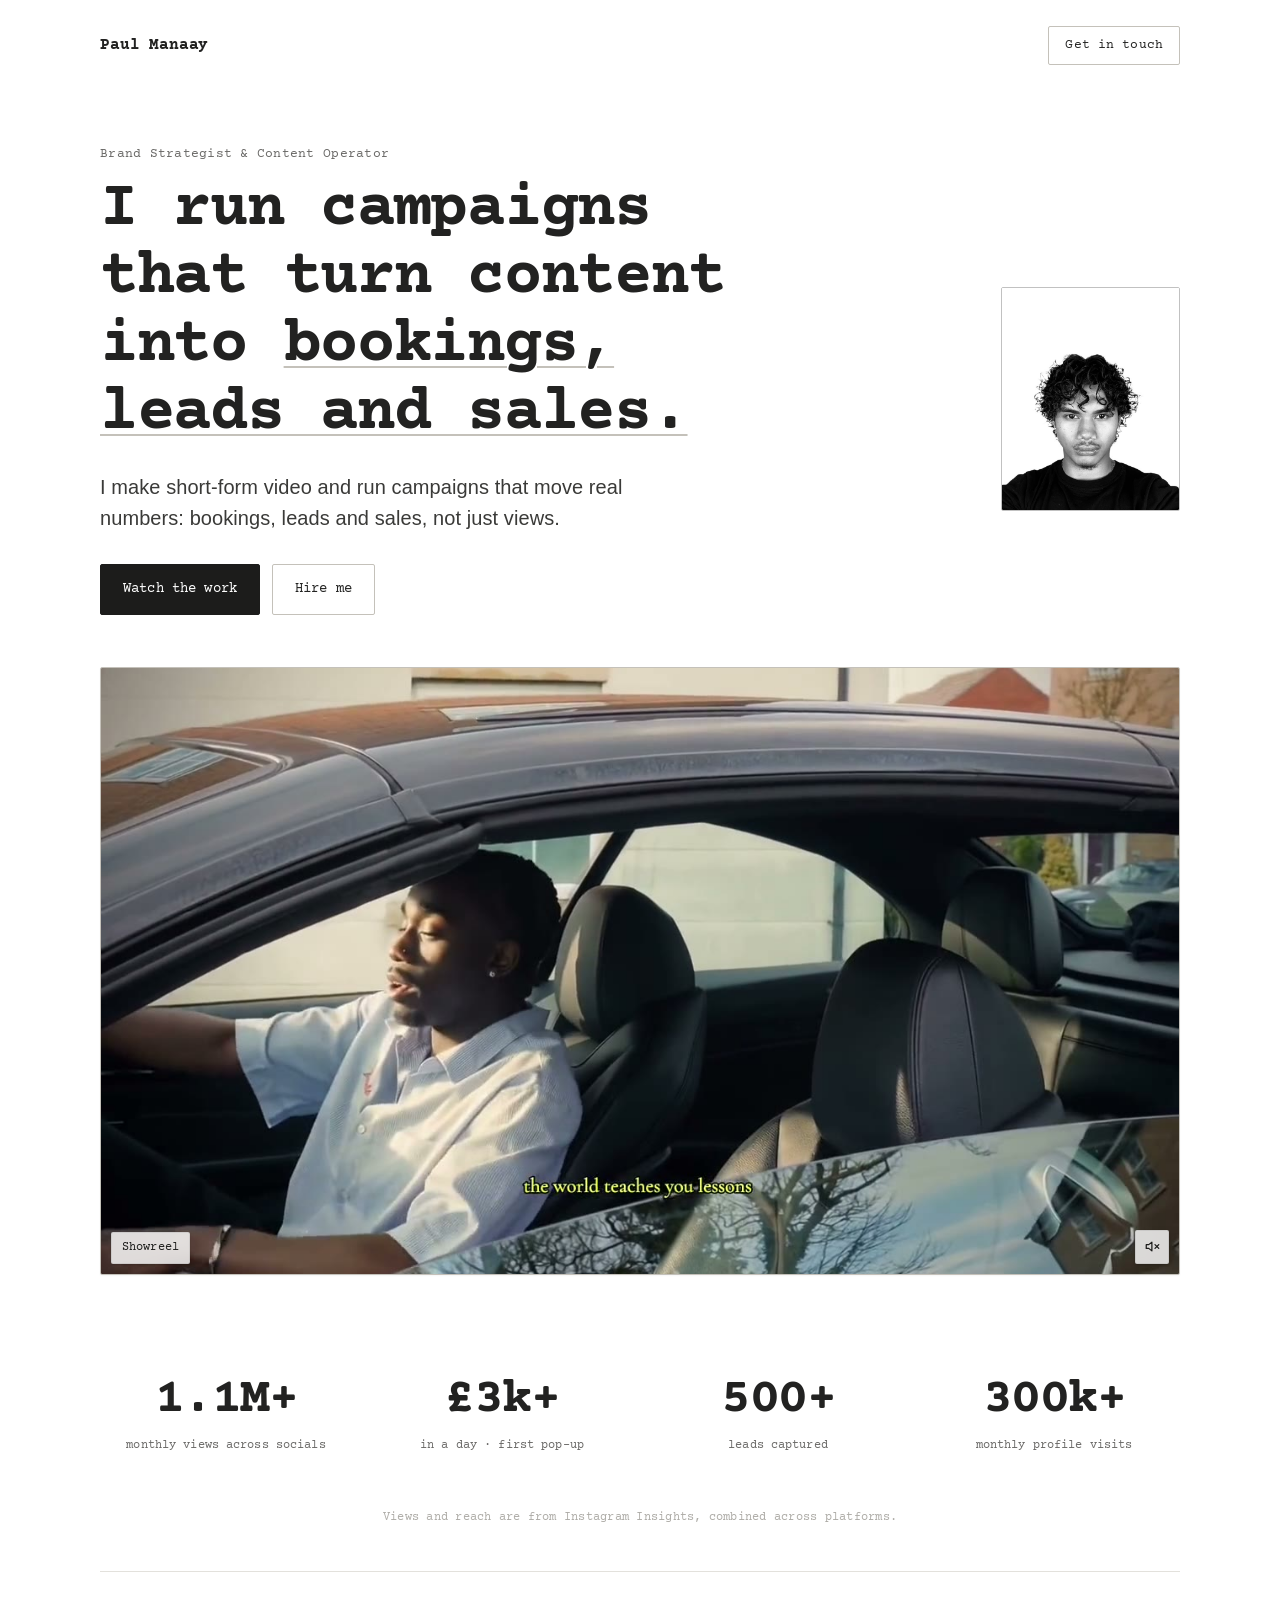
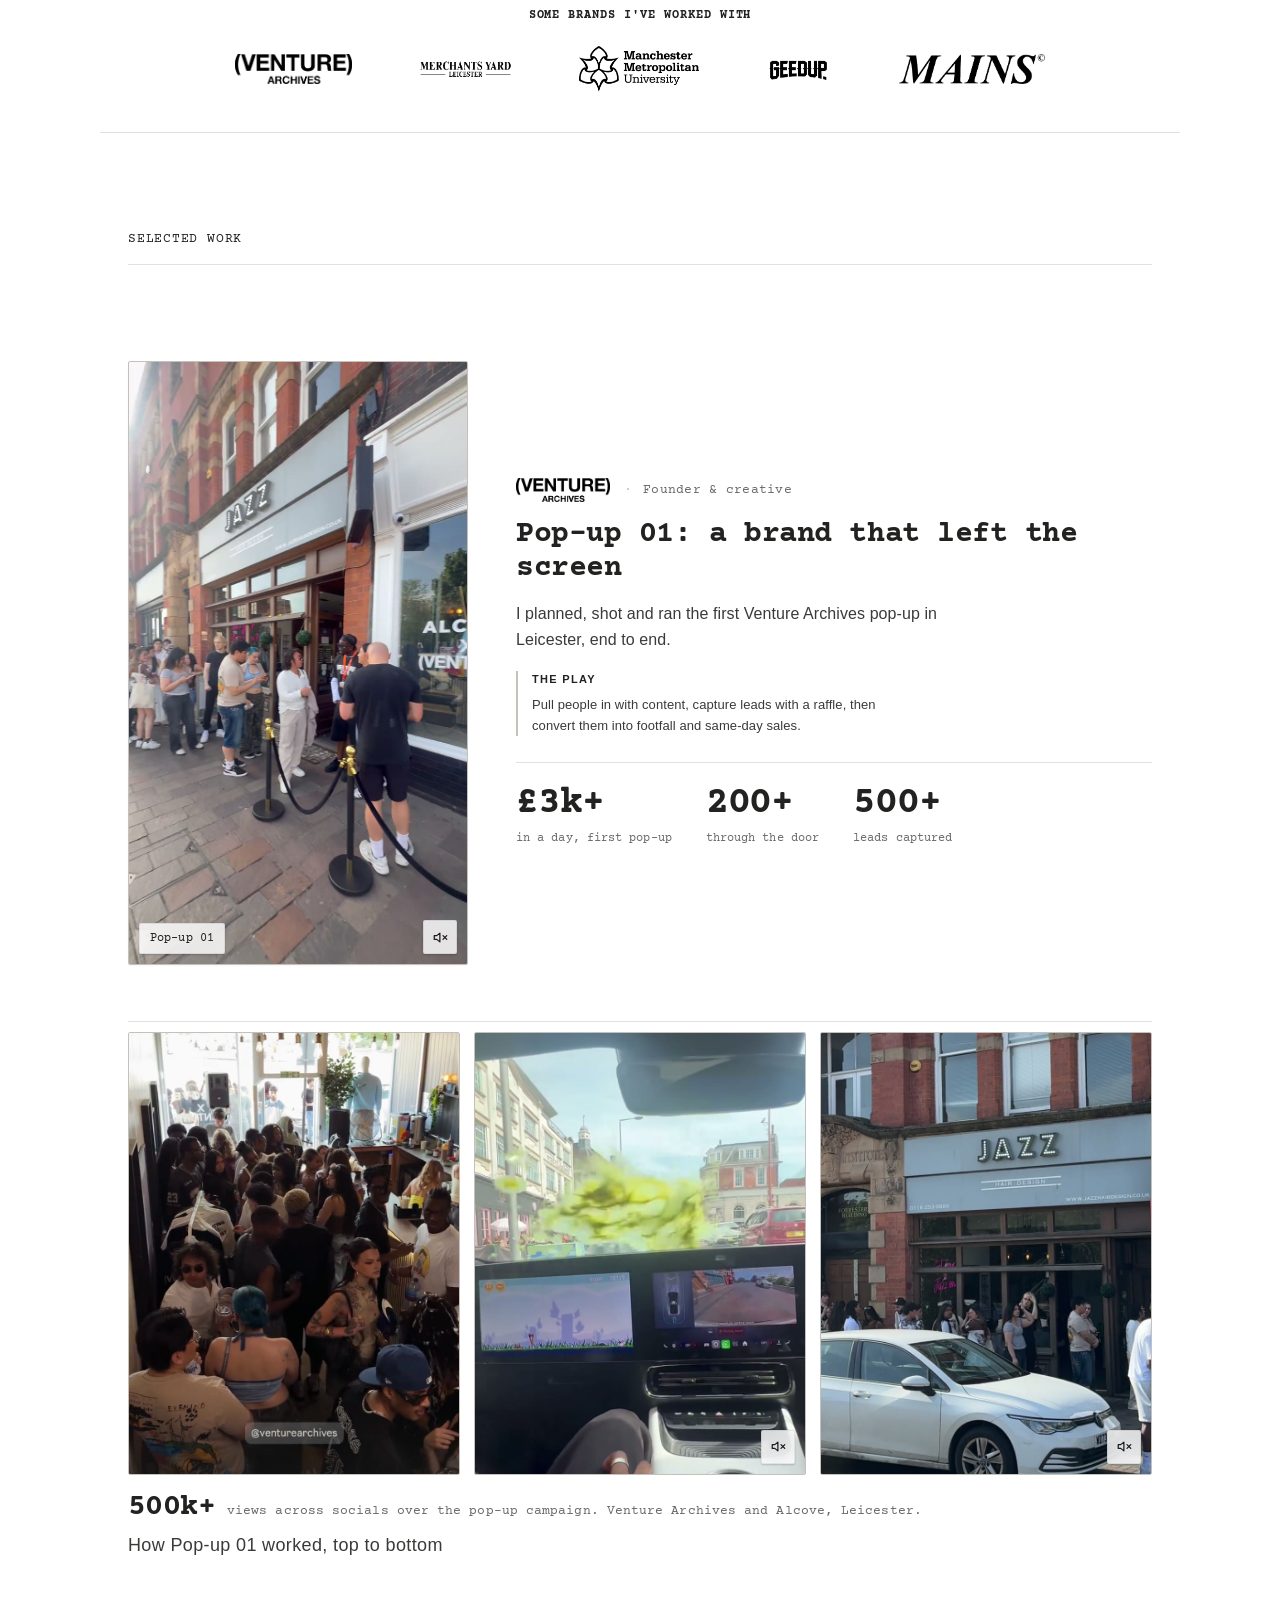
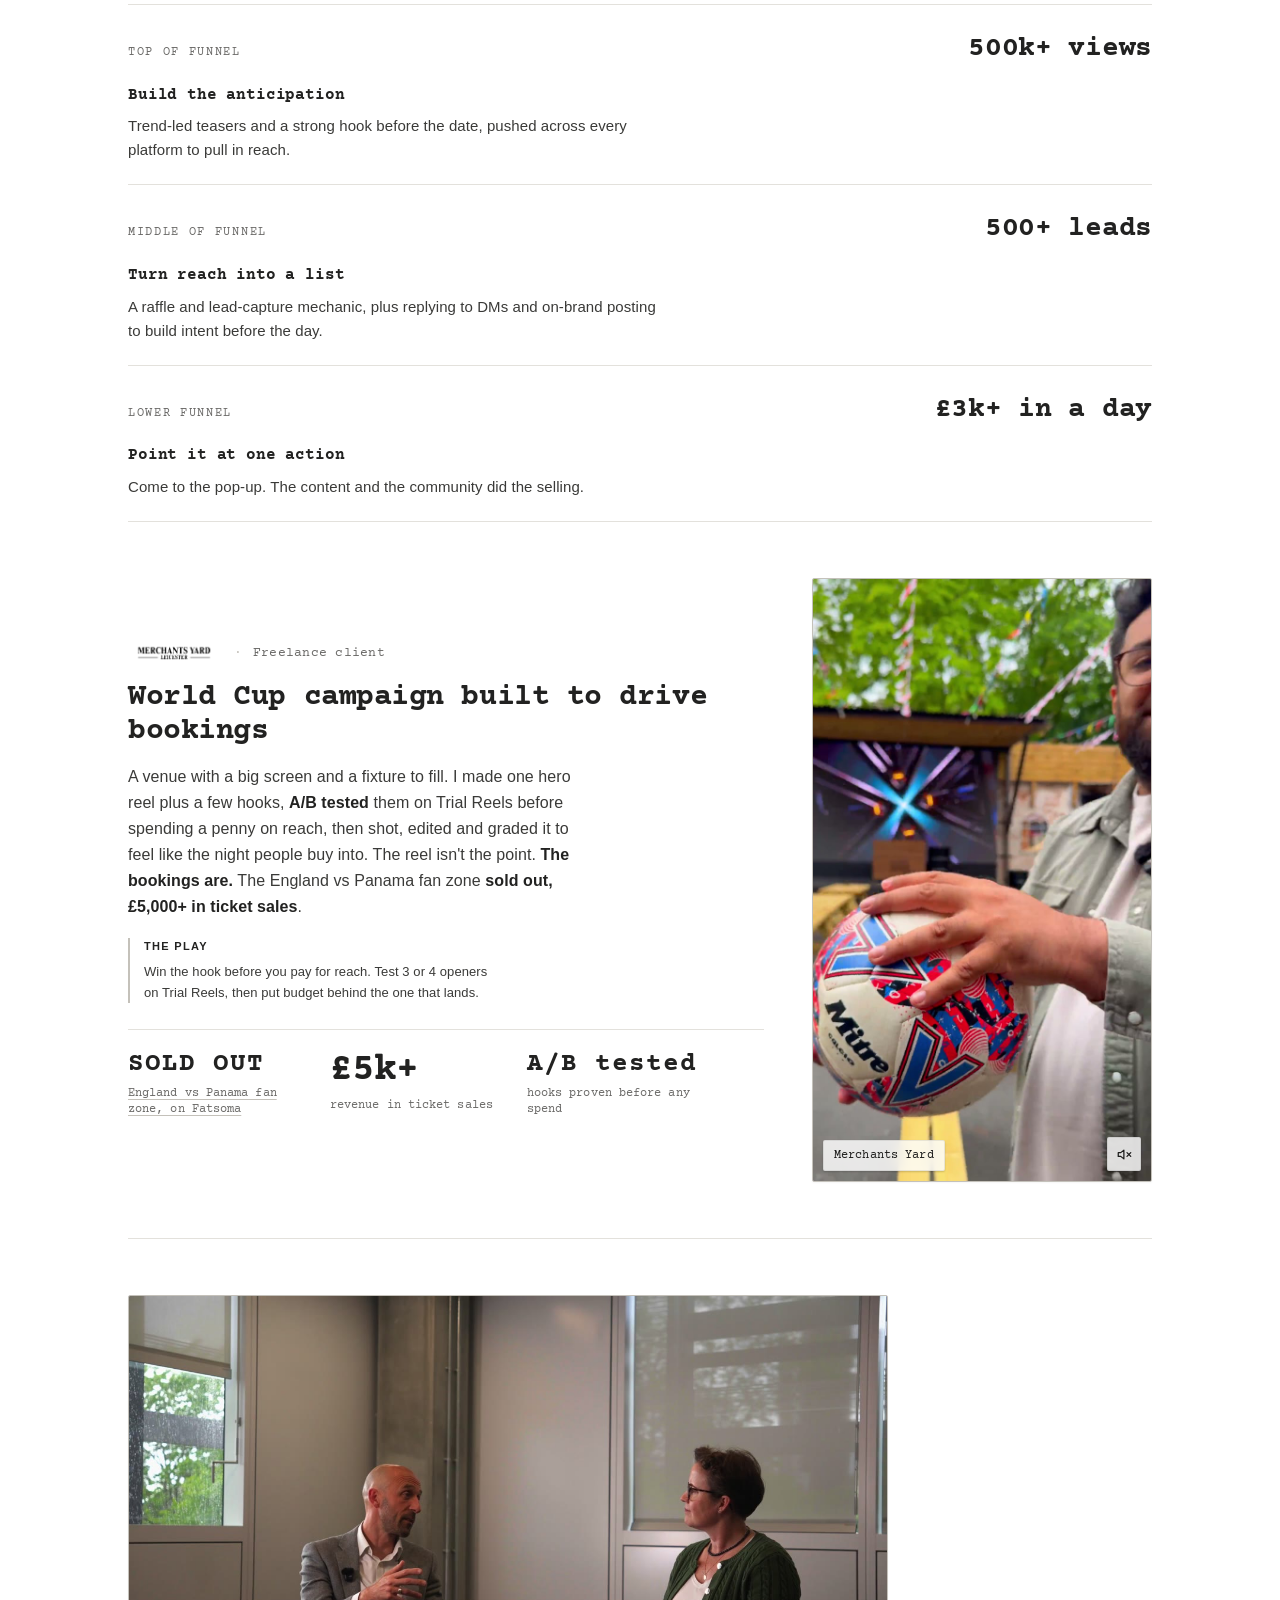
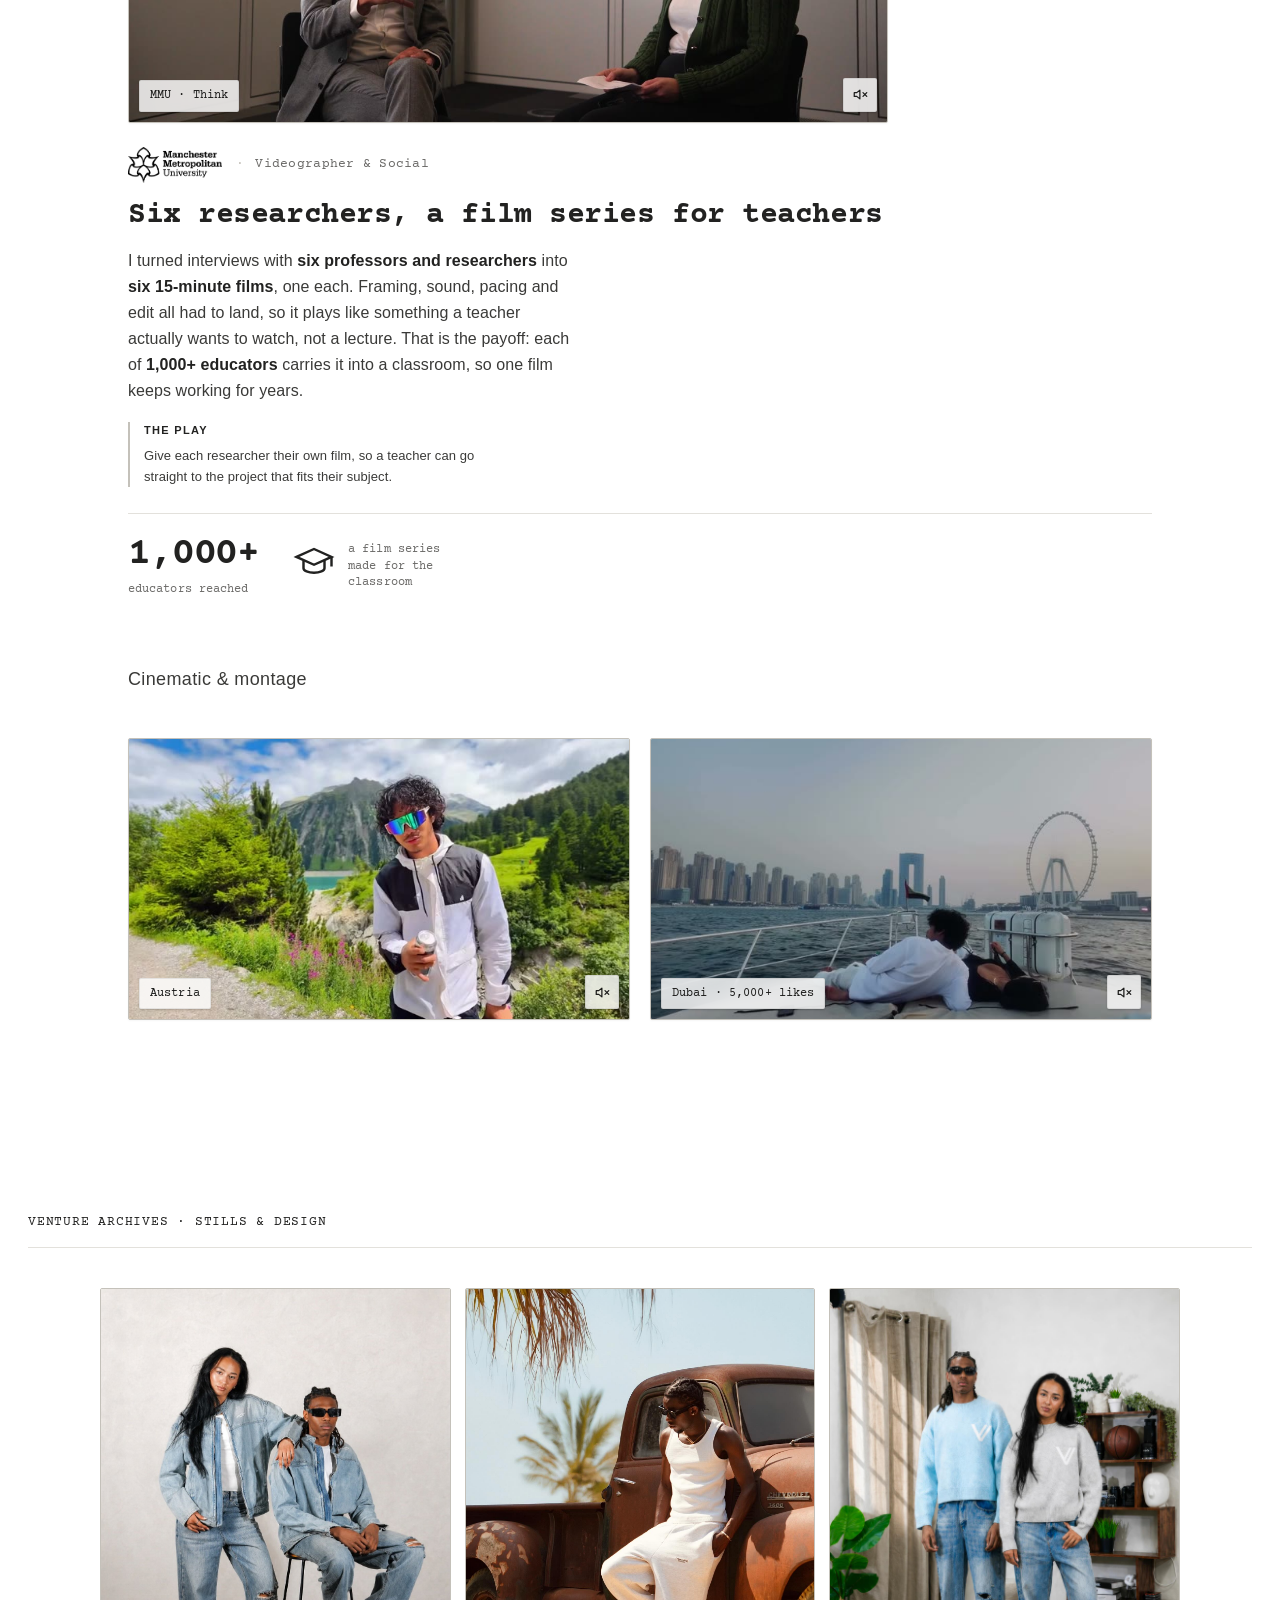
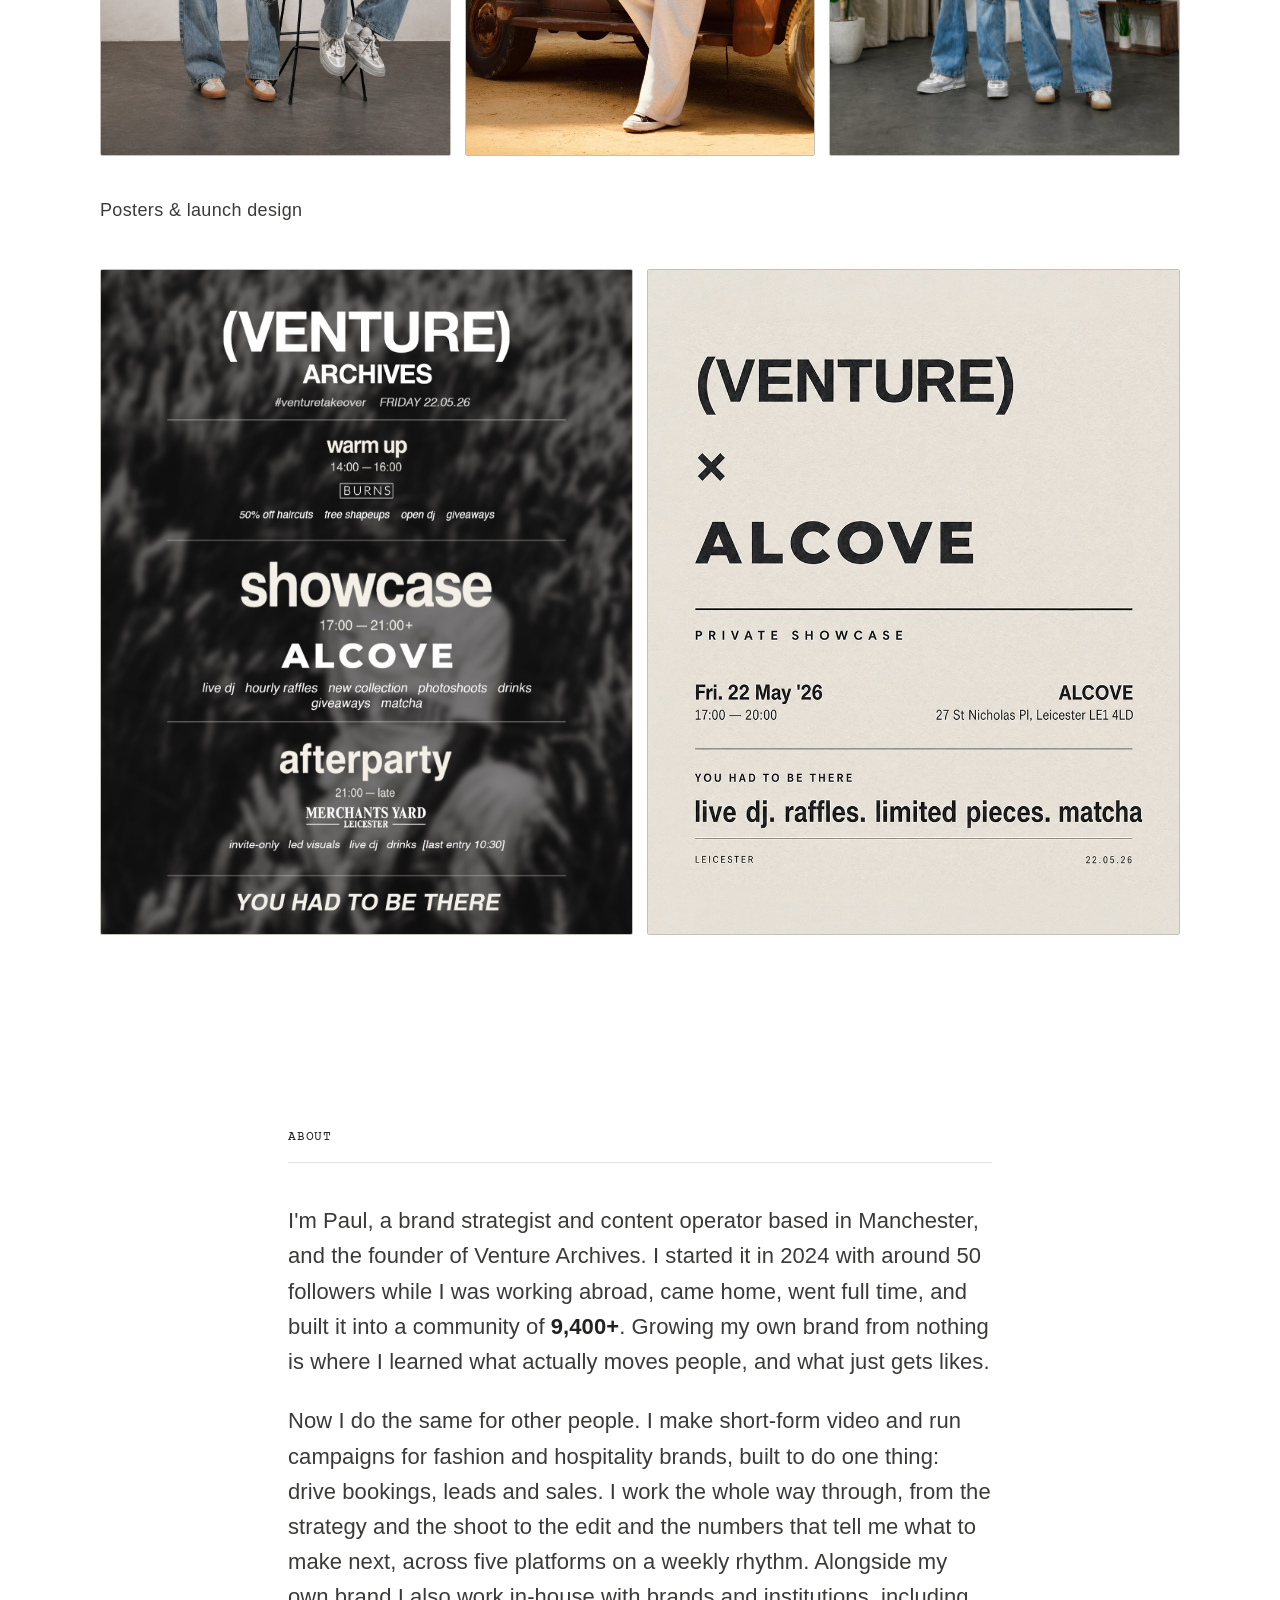
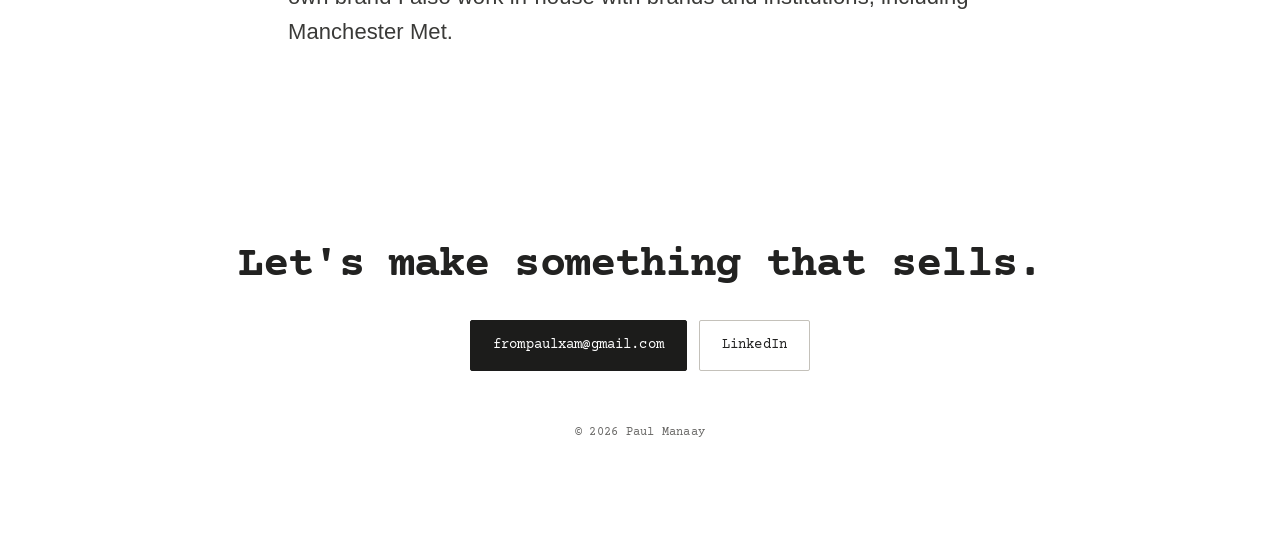
==== index.html @ 269fdf3c "Paul Manaay portfolio: brand strategist site + /education Co-Authored-By: Claude Opus 4.8 <noreply@a" ====
<!DOCTYPE html>
<html lang="en">
<head>
  <meta charset="UTF-8" />
  <meta name="viewport" content="width=device-width, initial-scale=1.0" />
  <title>Paul Manaay, Brand Strategist &amp; Content Operator</title>
  <meta name="description" content="Paul Manaay, Brand Strategist & Content Operator. I help fashion and hospitality brands turn content into commerce." />
  <link rel="preconnect" href="https://fonts.googleapis.com" />
  <link rel="preconnect" href="https://fonts.gstatic.com" crossorigin />
  <link href="https://fonts.googleapis.com/css2?family=Courier+Prime:ital,wght@0,400;0,700;1,400;1,700&display=swap" rel="stylesheet" />
  <link rel="stylesheet" href="styles.css?v=6" />
</head>
<body>

  <!-- ===== HERO ===== -->
  <header class="hero" id="top">
    <nav class="nav">
      <span class="logo">Paul Manaay</span>
      <a class="nav-cta" href="#contact">Get in touch</a>
    </nav>
    <div class="hero-inner">
      <div class="hero-top">
        <div class="hero-lead">
          <p class="eyebrow">Brand Strategist &amp; Content Operator</p>
          <h1>I run campaigns that turn content into <span>bookings, leads and sales.</span></h1>
          <p class="sub">I make short-form video and run campaigns that move real numbers: bookings, leads and sales, not just views.</p>
          <div class="hero-actions">
            <a class="btn btn-primary" href="#work">Watch the work</a>
            <a class="btn btn-ghost" href="#contact">Hire me</a>
          </div>
        </div>
        <div class="hero-portrait"><img src="assets/images/paul-portrait.jpg" alt="Paul Manaay, brand strategist and content operator" /></div>
      </div>
      <!-- Cinematic hero showreel -->
      <div class="hero-cine media-card wide">
        <video class="autoplay-on-scroll" src="assets/videos/venture-archives-cinematic-you-had-to-be-there.mp4" muted loop playsinline preload="metadata" poster="assets/images/posters/hero-brandfilm.jpg"></video>
        <button class="mute-toggle" aria-label="Unmute video" aria-pressed="false">🔇</button>
        <span class="view-badge">Showreel</span>
      </div>
    </div>
  </header>

  <!-- ===== STATS (under hero) ===== -->
  <section class="stats" id="stats">
    <div class="stat"><span class="num" data-fact-count="monthlyViews">0</span><span class="label" data-fact-label="monthlyViews"></span></div>
    <div class="stat"><span class="num" data-fact-count="revenueDay">0</span><span class="label" data-fact-label="revenueDay"></span></div>
    <div class="stat"><span class="num" data-fact-count="leads">0</span><span class="label" data-fact-label="leads"></span></div>
    <div class="stat"><span class="num" data-fact-count="monthlyReach">0</span><span class="label" data-fact-label="monthlyReach"></span></div>
  </section>
  <p class="proof-note" style="max-width:var(--max);margin:14px auto 0;text-align:center">Views and reach are from Instagram Insights, combined across platforms.</p>

  <!-- ===== BRANDS ===== -->
  <section class="brands" aria-label="Some brands I have worked with">
    <p class="brands-k">Some brands I've worked with</p>
    <div class="brands-row">
      <img src="assets/images/logos/venture-archives.png" alt="Venture Archives" class="brand-logo" />
      <img src="assets/images/logos/merchants-yard.png" alt="Merchants Yard, Leicester" class="brand-logo" />
      <img src="assets/images/logos/mmu.png" alt="Manchester Metropolitan University" class="brand-logo is-mmu" />
      <img src="assets/images/logos/geedup.png" alt="Geedup" class="brand-logo" />
      <img src="assets/images/logos/mains.png" alt="Mains" class="brand-logo" />
    </div>
  </section>

  <!-- ===== WORK ===== -->
  <section class="work" id="work">
    <h2 class="section-title reveal">Selected work</h2>

    <!-- Case study 1: Pop-up 01 -->
    <article class="case reveal">
      <div class="media-card">
        <video class="autoplay-on-scroll" src="assets/videos/popup-montage.mp4" muted loop playsinline preload="metadata" poster="assets/images/posters/popup-montage.jpg"></video>
        <button class="mute-toggle" aria-label="Unmute video" aria-pressed="false">🔇</button>
        <span class="view-badge">Pop-up 01</span>
      </div>
      <div class="case-copy">
        <div class="case-brand">
          <img src="assets/images/logos/venture-archives.png" alt="Venture Archives" class="case-logo" />
          <span class="case-role">Founder &amp; creative</span>
        </div>
        <h3>Pop-up 01: a brand that left the screen</h3>
        <p>I planned, shot and ran the first Venture Archives pop-up in Leicester, end to end.</p>
        <p class="play"><span class="play-k">The play</span>Pull people in with content, capture leads with a raffle, then convert them into footfall and same-day sales.</p>
        <div class="case-figures">
          <div class="fig"><span class="fig-n" data-fact-count="revenueDay">0</span><span class="fig-l">in a day, first pop-up</span></div>
          <div class="fig"><span class="fig-n" data-fact-count="popupPeople">0</span><span class="fig-l">through the door</span></div>
          <div class="fig"><span class="fig-n" data-fact-count="leads">0</span><span class="fig-l">leads captured</span></div>
        </div>
      </div>
    </article>

    <!-- Pop-up showcase: crowd photo | matcha-throwing video | crowd video -->
    <div class="popup-gallery reveal">
      <div class="pg"><img src="assets/images/popup/popup-overhead.jpg" alt="Packed crowd at the Venture Archives pop-up at Alcove, Leicester" loading="lazy" /></div>
      <div class="pg">
        <video class="autoplay-on-scroll" src="assets/videos/popup-matcha.mp4" muted loop playsinline preload="none" poster="assets/images/posters/popup-matcha.jpg"></video>
        <button class="mute-toggle" aria-label="Unmute video" aria-pressed="false">🔇</button>
      </div>
      <div class="pg">
        <video class="autoplay-on-scroll" src="assets/videos/popup-crowd.mp4" muted loop playsinline preload="none" poster="assets/images/posters/popup-crowd.jpg"></video>
        <button class="mute-toggle" aria-label="Unmute video" aria-pressed="false">🔇</button>
      </div>
    </div>
    <p class="popup-note"><span class="pn-n" data-fact-count="matchaViews">0</span> views across socials over the pop-up campaign. Venture Archives and Alcove, Leicester.</p>

    <!-- Pop-up funnel breakdown -->
    <div class="section-lead" style="margin-top:8px"><p class="eyebrow">How Pop-up 01 worked, top to bottom</p></div>
    <div class="funnel">
      <div class="fstage reveal">
        <div class="frow"><span class="fk">Top of funnel</span><span class="fp"><span data-fact-count="matchaViews">0</span> views</span></div>
        <h4 class="ft">Build the anticipation</h4>
        <p>Trend-led teasers and a strong hook before the date, pushed across every platform to pull in reach.</p>
      </div>
      <div class="fstage reveal">
        <div class="frow"><span class="fk">Middle of funnel</span><span class="fp"><span data-fact-count="leads">0</span> leads</span></div>
        <h4 class="ft">Turn reach into a list</h4>
        <p>A raffle and lead-capture mechanic, plus replying to DMs and on-brand posting to build intent before the day.</p>
      </div>
      <div class="fstage reveal">
        <div class="frow"><span class="fk">Lower funnel</span><span class="fp"><span data-fact-count="revenueDay">0</span> in a day</span></div>
        <h4 class="ft">Point it at one action</h4>
        <p>Come to the pop-up. The content and the community did the selling.</p>
      </div>
    </div>

    <!-- Case study 2: Merchants Yard -->
    <article class="case reverse reveal">
      <div class="media-card">
        <video class="autoplay-on-scroll" src="assets/videos/merchants-yard-worldcup-hero.mp4" muted loop playsinline preload="none" poster="assets/images/posters/merchants-hero.jpg"></video>
        <button class="mute-toggle" aria-label="Unmute video" aria-pressed="false">🔇</button>
        <span class="view-badge">Merchants Yard</span>
      </div>
      <div class="case-copy">
        <div class="case-brand">
          <img src="assets/images/logos/merchants-yard.png" alt="Merchants Yard, Leicester" class="case-logo" />
          <span class="case-role">Freelance client</span>
        </div>
        <h3>World Cup campaign built to drive bookings</h3>
        <p>A venue with a big screen and a fixture to fill. I made one hero reel plus a few hooks, <strong>A/B tested</strong> them on Trial Reels before spending a penny on reach, then shot, edited and graded it to feel like the night people buy into. The reel isn't the point. <strong>The bookings are.</strong> The England vs Panama fan zone <strong>sold out, <span data-fact-text="ticketRevenue"></span> in ticket sales</strong>.</p>
        <p class="play"><span class="play-k">The play</span>Win the hook before you pay for reach. Test 3 or 4 openers on Trial Reels, then put budget behind the one that lands.</p>
        <div class="case-figures">
          <div class="fig"><span class="fig-n fig-text">SOLD OUT</span><span class="fig-l"><a href="https://www.fatsoma.com/e/3o5d98cv/england-vs-panama-world-cup-fan-zone-huge-screen-dj-live-brass" target="_blank" rel="noopener">England vs Panama fan zone, on Fatsoma</a></span></div>
          <div class="fig"><span class="fig-n" data-fact-count="ticketRevenue">0</span><span class="fig-l">revenue in ticket sales</span></div>
          <div class="fig"><span class="fig-n fig-text">A/B tested</span><span class="fig-l">hooks proven before any spend</span></div>
        </div>
      </div>
    </article>

    <!-- Case study 3: MMU Think series -->
    <article class="case cine reveal">
      <div class="media-card wide">
        <video class="autoplay-on-scroll" src="assets/videos/mmu-think-sharples-interview.mp4" muted loop playsinline preload="none" poster="assets/images/posters/mmu-think.jpg"></video>
        <button class="mute-toggle" aria-label="Unmute video" aria-pressed="false">🔇</button>
        <span class="view-badge">MMU · Think</span>
      </div>
      <div class="case-copy">
        <div class="case-brand">
          <img src="assets/images/logos/mmu.png" alt="Manchester Metropolitan University" class="case-logo is-mmu" />
          <span class="case-role">Videographer &amp; Social</span>
        </div>
        <h3>Six researchers, a <span>film series</span> for teachers</h3>
        <p>I turned interviews with <strong>six professors and researchers</strong> into <strong>six 15-minute films</strong>, one each. Framing, sound, pacing and edit all had to land, so it plays like something a teacher actually wants to watch, not a lecture. That is the payoff: each of <strong><span data-fact-text="educators"></span> educators</strong> carries it into a classroom, so one film keeps working for years.</p>
        <p class="play"><span class="play-k">The play</span>Give each researcher their own film, so a teacher can go straight to the project that fits their subject.</p>
        <div class="case-figures">
          <div class="fig"><span class="fig-n" data-fact-count="educators">0</span><span class="fig-l">educators reached</span></div>
          <div class="fig"><span class="edu-graphic"><svg viewBox="0 0 24 24" aria-hidden="true"><path d="M2 8.5 12 4l10 4.5-10 4.5-10-4.5Z"/><path d="M6 10.5V15c0 1.4 2.7 2.6 6 2.6s6-1.2 6-2.6v-4.5"/><path d="M22 8.5V14"/></svg><span class="edu-cap">a film series made for the classroom</span></span></div>
        </div>
      </div>
    </article>

    <!-- Cinematic montage strip -->
    <div class="section-lead" style="margin-top:10px"><p class="eyebrow">Cinematic &amp; montage</p></div>
    <div class="viral-strip">
      <div class="media-card wide">
        <video class="autoplay-on-scroll" src="assets/videos/montage-austria-mandem.mp4" muted loop playsinline preload="none" poster="assets/images/posters/montage-austria.jpg"></video>
        <button class="mute-toggle" aria-label="Unmute video" aria-pressed="false">🔇</button>
        <span class="view-badge">Austria</span>
      </div>
      <div class="media-card wide">
        <video class="autoplay-on-scroll" src="assets/videos/montage-dubai-cinematic.mp4" muted loop playsinline preload="none" poster="assets/images/posters/montage-dubai.jpg"></video>
        <button class="mute-toggle" aria-label="Unmute video" aria-pressed="false">🔇</button>
        <span class="view-badge">Dubai · <span data-fact-text="dubaiLikes">5,000+</span> likes</span>
      </div>
    </div>
  </section>

  <!-- ===== STILLS & DESIGN ===== -->
  <section id="stills">
    <h2 class="section-title">Venture Archives · stills &amp; design</h2>
    <div class="stills">
      <img src="assets/images/photoshoot-DXohwNXCqDK/ss26_1.jpg" alt="Venture Archives SS26 studio shoot, denim" loading="lazy" />
      <img src="assets/images/stills/ss25-keepitcool.jpg" alt="Venture Archives SS25 campaign still" loading="lazy" />
      <img src="assets/images/photoshoot-DXohwNXCqDK/ss26_2.jpg" alt="Venture Archives SS26 studio shoot, branded knitwear" loading="lazy" />
    </div>
    <div class="section-lead" style="margin-top:40px"><p class="eyebrow">Posters &amp; launch design</p></div>
    <div class="posters">
      <img src="assets/images/photoshoot-DXohwNXCqDK/ss26_3.jpg" alt="Venture Archives takeover schedule poster, designed by Paul" loading="lazy" />
      <img src="assets/images/photoshoot-DXohwNXCqDK/ss26_5.jpg" alt="Venture and Alcove private showcase poster, designed by Paul" loading="lazy" />
    </div>
  </section>

  <!-- ===== ABOUT ===== -->
  <section class="about" id="about">
    <h2 class="section-title">About</h2>
    <p>I'm Paul, a brand strategist and content operator based in Manchester, and the founder of Venture Archives. I started it in 2024 with around 50 followers while I was working abroad, came home, went full time, and built it into a community of <span data-fact-text="followers">9,400+</span>. Growing my own brand from nothing is where I learned what actually moves people, and what just gets likes.</p>
    <p>Now I do the same for other people. I make short-form video and run campaigns for fashion and hospitality brands, built to do one thing: drive bookings, leads and sales. I work the whole way through, from the strategy and the shoot to the edit and the numbers that tell me what to make next, across five platforms on a weekly rhythm. Alongside my own brand I also work in-house with brands and institutions, including Manchester Met.</p>
  </section>

  <!-- ===== CONTACT ===== -->
  <section class="contact" id="contact">
    <h2>Let's make something that sells.</h2>
    <div class="contact-actions">
      <a class="btn btn-primary" href="mailto:frompaulxam@gmail.com" data-fact-email>Email</a>
      <a class="btn btn-ghost" href="#" data-fact-linkedin target="_blank" rel="noopener">LinkedIn</a>
    </div>
    <p class="footer-note">© <span id="year"></span> Paul Manaay</p>
  </section>

  <script src="data/facts.js?v=2"></script>
  <script src="script.js?v=4"></script>
</body>
</html>
---- styles.css ----
/* Paul Manaay - Portfolio.
   "Refined mono-editorial" - pure-white ground, monospace display + chrome,
   light grotesque body. Monochrome by design: colour comes ONLY from the work
   imagery, never the UI. Design language after guipasculli.com. Mobile-first.
   Add to <head> of BOTH index.html and mmu/index.html:
   <link rel="preconnect" href="https://fonts.googleapis.com">
   <link rel="preconnect" href="https://fonts.gstatic.com" crossorigin>
   <link href="https://fonts.googleapis.com/css2?family=Courier+Prime:ital,wght@0,400;0,700;1,400;1,700&display=swap" rel="stylesheet">
   (Courier Prime = the free web match for guipasculli.com's Courier PS typewriter mono.)
*/

:root{
  /* Ground & ink - monochrome, warm charcoal on pure white */
  --bg:#ffffff;            /* pure white page (faithful to the reference) */
  --panel:#f5f4f2;         /* faint off-white mat behind media / cards */
  --text:#222221;          /* near-black warm charcoal - primary ink */
  --muted:#6a6967;         /* secondary warm grey */
  --ink-soft:#3a3a38;      /* body copy ink, a touch softer than primary */
  --accent:#1c1c1b;        /* in a monochrome system the "accent" is confident black ink */
  --line:#e3e1dc;          /* hairline rules / borders */
  --line-strong:#c4c1ba;   /* slightly heavier rule where structure must read */
  --radius:2px;            /* near-square, editorial - not pills/blobs */
  --max:1080px;

  /* Type tokens */
  --mono:"Courier Prime","Courier New",Courier,ui-monospace,monospace;
  --sans:"Helvetica Neue",Helvetica,Arial,"Segoe UI",Roboto,system-ui,sans-serif;

  /* Light "glass" chips so chrome stays legible over bright OR dark video frames */
  --chip-bg:rgba(255,255,255,.82);
  --chip-text:#1c1c1b;
  --chip-line:rgba(0,0,0,.08);
}

*{box-sizing:border-box;margin:0;padding:0}
html{scroll-behavior:smooth}
body{
  background:var(--bg); color:var(--text);
  font-family:var(--sans);
  font-weight:400;
  line-height:1.62;
  letter-spacing:.005em;
  -webkit-font-smoothing:antialiased; -moz-osx-font-smoothing:grayscale;
  text-rendering:optimizeLegibility;
}

section{padding:96px 28px}

/* ---- Labels / chrome: monospace, small, precise, generous whitespace ---- */
.section-title{
  font-family:var(--mono); font-weight:500;
  font-size:13px; letter-spacing:.06em; text-transform:uppercase;
  color:var(--text);
  padding-bottom:14px; margin-bottom:40px;
  border-bottom:1px solid var(--line);
}
.eyebrow{
  font-family:var(--mono); font-weight:500;
  font-size:13px; letter-spacing:.02em; text-transform:none;
  color:var(--muted); margin-bottom:12px;
  display:inline-flex; align-items:center;
}

/* ---- Buttons: square mono tags, monochrome ---- */
.btn{
  display:inline-block; padding:13px 22px;
  border-radius:var(--radius);
  font-family:var(--mono); font-weight:500; font-size:14px; letter-spacing:.01em;
  text-decoration:none;
  transition:transform .15s ease,background-color .15s ease,color .15s ease,border-color .15s ease;
}
.btn:hover{transform:translateY(-2px)}
.btn-primary{background:var(--accent); color:#fff; border:1px solid var(--accent)}
.btn-primary:hover{background:#000; border-color:#000}
.btn-ghost{border:1px solid var(--line-strong); color:var(--text); background:transparent}
.btn-ghost:hover{border-color:var(--text)}

/* ---- Nav ---- */
.nav{max-width:var(--max);margin:0 auto;display:flex;justify-content:space-between;align-items:center;padding:26px 0}
.logo{font-family:var(--mono); font-weight:700; font-size:16px; letter-spacing:-.01em; color:var(--text)}
.nav-cta{
  font-family:var(--mono); font-weight:500; font-size:13px; letter-spacing:.01em;
  color:var(--text); text-decoration:none;
  border:1px solid var(--line-strong); padding:8px 16px; border-radius:var(--radius);
  transition:border-color .15s ease;
}
.nav-cta:hover{border-color:var(--text)}

/* ---- Hero ---- */
.hero{padding:0 28px 48px}
/* Hero top row: lead text left, circular portrait right */
.hero-top{display:grid;grid-template-columns:1fr auto;gap:clamp(24px,5vw,64px);align-items:center}
.hero-portrait{justify-self:end}
.hero-portrait img{width:clamp(140px,14vw,190px);aspect-ratio:4/5;object-fit:cover;border-radius:var(--radius);border:1px solid var(--line-strong);background:var(--panel);display:block;filter:grayscale(1)}
@media(max-width:760px){ .hero-top{grid-template-columns:1fr} .hero-portrait{order:-1;justify-self:start} .hero-portrait img{width:84px} }
.hero-inner{max-width:var(--max);margin:0 auto;padding:48px 0 12px}
.hero h1{
  font-family:var(--mono); font-weight:700;
  font-size:clamp(32px,6vw,64px); line-height:1.06; letter-spacing:-.02em;
  max-width:18ch; color:var(--text);
}
/* emphasis via a subtle typeset underline, not a colour pop */
.hero h1 span{
  color:var(--text);
  text-decoration:underline; text-decoration-thickness:2px;
  text-underline-offset:6px; text-decoration-color:var(--line-strong);
}
.sub{
  font-family:var(--sans); font-weight:300;
  color:var(--ink-soft); font-size:clamp(16px,2vw,20px); line-height:1.55;
  margin:24px 0 30px; max-width:54ch;
}
.hero-actions{display:flex;gap:12px;flex-wrap:wrap;margin-bottom:44px}

/* ---- Media cards (video) - dark videos framed intentionally on a light page ---- */
.media-card{
  position:relative; background:var(--panel);
  border:1px solid var(--line-strong);
  border-radius:var(--radius); overflow:hidden;
  aspect-ratio:9/16; max-width:340px;
  box-shadow:0 1px 2px rgba(0,0,0,.04);
}
.media-card video{
  width:100%; height:100%; object-fit:cover; display:block;
  background:linear-gradient(135deg,#ecebe8,#dfddd8); /* light mat before load */
}
/* Light glass chips: legible over both bright and dark video frames */
.view-badge{
  position:absolute; left:10px; bottom:10px;
  font-family:var(--mono); font-weight:500; font-size:12px; letter-spacing:.01em;
  background:var(--chip-bg); backdrop-filter:blur(8px); -webkit-backdrop-filter:blur(8px);
  color:var(--chip-text); border:1px solid var(--chip-line);
  padding:5px 10px; border-radius:var(--radius);
  box-shadow:0 1px 2px rgba(0,0,0,.18);
}
.mute-toggle{
  position:absolute; right:10px; bottom:10px;
  background:var(--chip-bg); backdrop-filter:blur(8px); -webkit-backdrop-filter:blur(8px);
  border:1px solid var(--chip-line); color:var(--chip-text);
  width:34px; height:34px; border-radius:var(--radius); cursor:pointer;
  font-size:14px; line-height:1;
  display:flex; align-items:center; justify-content:center;
  box-shadow:0 1px 2px rgba(0,0,0,.18);
  transition:background-color .15s ease;
}
.mute-toggle:hover{background:rgba(255,255,255,.95)}

/* ---- Work ---- */
.work{max-width:var(--max);margin:0 auto}
.case{
  display:grid; grid-template-columns:340px 1fr; gap:48px; align-items:center;
  margin-bottom:0; padding:56px 0; border-bottom:1px solid var(--line);
}
.case:last-of-type{border-bottom:0}
.case.reverse{grid-template-columns:1fr 340px}
.case.reverse .media-card{order:2}
/* Cine case: a landscape film/interview gets a stacked, full-width layout (not the narrow portrait column) */
.case.cine{grid-template-columns:1fr;gap:24px}
.case.cine .media-card{order:0;width:100%}
.case.cine .media-card.wide{max-width:760px}
.case-copy h3{
  font-family:var(--mono); font-weight:600;
  font-size:clamp(22px,3vw,30px); line-height:1.12; letter-spacing:-.015em;
  margin:8px 0 16px; color:var(--text);
}
.case-copy h3 span{color:var(--text)}
.case-copy p{font-family:var(--sans); font-weight:300; color:var(--ink-soft); max-width:50ch; line-height:1.62}
.case-copy strong{font-weight:600; color:var(--text)}
.viral-strip{display:flex;gap:20px;flex-wrap:wrap}
.viral-strip .media-card.wide{flex:1 1 360px;max-width:520px}

/* ---- Stats: monochrome, big mono numerals between hairline rules ---- */
.stats{
  max-width:var(--max);margin:0 auto;
  display:grid;grid-template-columns:repeat(4,1fr);gap:24px;
  padding:40px 0;
}
.stat{text-align:center}
.stat .num{
  display:block; font-family:var(--mono); font-weight:700;
  font-size:clamp(30px,5vw,50px); letter-spacing:-.03em; line-height:1;
  color:var(--text);
  font-variant-numeric:tabular-nums; font-feature-settings:"tnum" 1;
}
.stat .label{
  font-family:var(--mono); font-weight:400;
  color:var(--muted); font-size:12px; letter-spacing:.01em;
  margin-top:12px; display:block; line-height:1.45;
}

/* ---- About ---- */
.about{max-width:760px;margin:0 auto}
.about p{font-family:var(--sans); font-weight:300; font-size:clamp(18px,2.2vw,22px); line-height:1.6; color:var(--ink-soft)}
.about p + p{margin-top:1.1em}
.about p span,.about p strong{font-weight:600; color:var(--text)}
.headshot{width:120px;height:120px;border-radius:var(--radius);object-fit:cover;margin-bottom:24px;border:1px solid var(--line-strong);filter:grayscale(1)}

/* ---- Contact ---- */
.contact{max-width:var(--max);margin:0 auto;text-align:center}
.contact h2{font-family:var(--mono); font-weight:700; font-size:clamp(28px,4vw,44px); line-height:1.1; letter-spacing:-.02em; margin-bottom:30px; color:var(--text)}
.contact-actions{display:flex;gap:12px;justify-content:center;flex-wrap:wrap}
.footer-note{font-family:var(--mono); color:var(--muted); font-size:12px; letter-spacing:.02em; margin-top:52px}

/* ---- Landscape cinematic hero + wide media cards ---- */
.media-card.wide{aspect-ratio:16/9;max-width:none}
.hero-cine{margin:8px auto 0;max-width:var(--max);width:100%;aspect-ratio:16/9}

/* ---- Section intro (eyebrow + lead line) ---- */
.section-lead{max-width:var(--max);margin:0 auto 32px}
.section-lead p{font-family:var(--sans); font-weight:300; color:var(--ink-soft); font-size:clamp(15px,2vw,18px); max-width:60ch}

/* ---- Insider-edge band (MMU) - ruled, left-marked, no gradient blob ---- */
.insider{
  max-width:var(--max); margin:0 auto;
  border:1px solid var(--line-strong); border-left:3px solid var(--accent);
  border-radius:var(--radius); padding:26px 28px; background:var(--panel);
}
.insider p{font-family:var(--mono); font-size:clamp(18px,2.6vw,25px); font-weight:600; line-height:1.25; letter-spacing:-.01em; color:var(--text)}
.insider .sub{font-family:var(--sans); color:var(--muted); font-size:15px; font-weight:300; margin-top:10px}

/* ---- Platforms strip - small mono tags ---- */
.platforms{max-width:var(--max);margin:0 auto;display:flex;flex-wrap:wrap;gap:10px 12px;align-items:center}
.platforms .platform{font-family:var(--mono); font-size:13px; letter-spacing:.01em; color:var(--text); border:1px solid var(--line-strong); padding:8px 15px; border-radius:var(--radius); background:transparent}
.platforms-note{max-width:var(--max);margin:14px auto 0;font-family:var(--mono); color:var(--muted); font-size:12px}

/* ---- How I work strip - hairline top-ruled steps (airy grid, robust to item count) ---- */
.howiwork{max-width:var(--max);margin:0 auto;display:grid;grid-template-columns:repeat(5,1fr);gap:16px}
.howiwork .step{
  background:transparent;
  border:1px solid var(--line);
  border-top:2px solid var(--text);
  border-radius:var(--radius);
  padding:22px 18px;
}
.howiwork .step .n{font-family:var(--mono); font-size:12px; color:var(--muted); font-weight:700; letter-spacing:.06em}
.howiwork .step h3{font-family:var(--mono); font-size:15px; margin:12px 0 8px; letter-spacing:-.005em; font-weight:600; color:var(--text)}
.howiwork .step p{font-family:var(--sans); font-weight:300; color:var(--muted); font-size:13px; line-height:1.55}

/* ---- Callout stats - mono numerals, tabular so count-up never jitters ---- */
.callout{max-width:var(--max);margin:0 auto;display:flex;gap:16px;flex-wrap:wrap}
.callout .c{flex:1 1 200px;background:var(--panel);border:1px solid var(--line-strong);border-radius:var(--radius);padding:24px}
.callout .c .big{font-family:var(--mono); font-size:clamp(26px,4vw,40px); font-weight:700; color:var(--text); display:block; letter-spacing:-.03em; line-height:1; font-variant-numeric:tabular-nums; font-feature-settings:"tnum" 1}
.callout .c .lab{font-family:var(--sans); font-weight:300; color:var(--muted); font-size:14px; line-height:1.5; display:block; margin-top:12px}

/* ---- Brand & tone line ---- */
.brandline{max-width:var(--max);margin:20px auto 0;font-family:var(--mono); color:var(--muted); font-size:14px}
.brandline strong{color:var(--text); font-weight:600}

/* ---- Stills gallery - hairline-framed plates ---- */
.stills{max-width:var(--max);margin:0 auto;display:grid;grid-template-columns:repeat(3,1fr);gap:14px}
.stills img{width:100%;aspect-ratio:3/4;object-fit:cover;border-radius:var(--radius);border:1px solid var(--line-strong);display:block}

/* ---- Proof / honesty captions ---- */
.proof-note{font-family:var(--mono); color:#aeaca7; font-size:12px; letter-spacing:.02em; opacity:1; margin-top:12px}
.case-copy .proof-note{margin-top:16px}

/* =====================================================================
   MMU build: calmer, institutional. Subtle TONAL shift only - no bright
   accent in this monochrome system. Cooler/softer ink, lighter rules,
   lighter display weights.
   ===================================================================== */
body.mmu{
  --bg:#fcfcfb;
  --panel:#f3f3f2;
  --text:#2a2e33;          /* cooler blue-grey charcoal */
  --ink-soft:#41464c;
  --muted:#666b71;         /* AA-safe on #fcfcfb */
  --accent:#2a2e33;        /* tonal, not a colour */
  --line:#e7e7e6;
  --line-strong:#cbcdcf;
}
body.mmu .btn-primary{background:var(--accent);color:#fcfcfb;border-color:var(--accent)}
body.mmu .btn-primary:hover{background:#1f2226;border-color:#1f2226}
body.mmu .hero h1{font-weight:600; letter-spacing:-.018em; max-width:24ch; font-size:clamp(28px,5vw,52px)}
body.mmu .hero h1 span{text-decoration-color:var(--line-strong)}
body.mmu .case-copy h3{font-weight:500}
body.mmu .contact h2{font-weight:600}
body.mmu .insider p{font-weight:500}

/* ---- Mobile ---- */
@media(max-width:760px){
  section{padding:64px 20px}
  .nav{padding:20px 0}
  .hero{padding:0 20px 40px}
  .hero-inner{padding:36px 0 8px}
  .case,.case.reverse{grid-template-columns:1fr;gap:24px;padding:44px 0}
  .case.reverse .media-card{order:0}
  .media-card{max-width:100%}
  .stats{grid-template-columns:1fr 1fr;gap:40px 20px;padding:36px 0}
  .stat{padding:4px 2px}
  .stat .label{display:block;min-height:2.6em}
  .howiwork{grid-template-columns:1fr}
  .stills{grid-template-columns:1fr}
  .hero-cine{aspect-ratio:9/16;max-height:80vh}
  /* MMU hero is a true landscape interview film - keep it landscape on phones too */
  body.mmu .hero-cine{aspect-ratio:16/9;max-height:none}
}

/* ---- Respect reduced-motion: no scroll smoothing, no hover lift, no fanfare ---- */
@media(prefers-reduced-motion:reduce){
  html{scroll-behavior:auto}
  .btn,.nav-cta,.btn-primary,.btn-ghost,.mute-toggle{transition:none}
  .btn:hover{transform:none}
}
/* SODA deliberate placeholder card (no real asset yet) - reads intentional, not broken */
.placeholder-card{display:flex;flex-direction:column;align-items:center;justify-content:center;text-align:center;gap:10px;padding:24px;height:100%;background:var(--panel)}
.placeholder-card .ph-k{font-family:var(--mono);font-size:12px;letter-spacing:.08em;text-transform:uppercase;color:var(--muted)}
.placeholder-card .ph-t{font-family:var(--mono);font-size:15px;color:var(--text);max-width:26ch;line-height:1.45}

/* Case-study figures: rising mono numerals under each case */
.case-figures{display:flex;flex-wrap:wrap;gap:26px 34px;margin-top:26px;padding-top:22px;border-top:1px solid var(--line)}
.case-figures .fig{display:flex;flex-direction:column}
.case-figures .fig-n{font-family:var(--mono);font-weight:700;font-size:clamp(24px,3.4vw,38px);letter-spacing:-.03em;line-height:1;color:var(--text);font-variant-numeric:tabular-nums;font-feature-settings:"tnum" 1}
.case-figures .fig-n.fig-text{font-size:clamp(19px,2.4vw,26px);letter-spacing:.04em}
.case-figures .fig-l{font-family:var(--mono);font-weight:400;font-size:12px;color:var(--muted);margin-top:8px;line-height:1.4;max-width:24ch}
.case-figures .fig-l a{color:var(--muted);text-decoration:underline;text-decoration-color:var(--line-strong);text-underline-offset:3px}
.case-figures .fig-l a:hover{color:var(--text)}

/* Pop-up gallery + matcha note */
.popup-gallery{max-width:var(--max);margin:10px auto 0;display:grid;grid-template-columns:repeat(3,1fr);gap:14px}
.popup-gallery .pg{position:relative;aspect-ratio:3/4;border:1px solid var(--line-strong);border-radius:var(--radius);overflow:hidden;background:var(--panel)}
.popup-gallery .pg>img,.popup-gallery .pg>video{width:100%;height:100%;object-fit:cover;display:block}
.popup-note{max-width:var(--max);margin:18px auto 0;font-family:var(--mono);color:var(--muted);font-size:13px;line-height:1.5;display:flex;align-items:baseline;gap:12px;flex-wrap:wrap}
.popup-note .pn-n{font-weight:700;color:var(--text);font-size:clamp(20px,2.6vw,30px);letter-spacing:-.02em;font-variant-numeric:tabular-nums;line-height:1}

/* Educator graphic (MMU film series) */
.edu-graphic{display:inline-flex;align-items:flex-start;gap:13px;margin-top:6px}
.edu-graphic svg{width:42px;height:42px;stroke:var(--text);stroke-width:1.4;fill:none}
.edu-graphic .edu-cap{font-family:var(--mono);font-size:12px;color:var(--muted);max-width:18ch;line-height:1.4}

@media(max-width:760px){
  .popup-gallery{grid-template-columns:1fr}
  .case-figures{gap:18px 26px}
}

/* Posters / design showcase (Venture Archives takeover) */
.posters{max-width:var(--max);margin:10px auto 0;display:grid;grid-template-columns:repeat(2,1fr);gap:14px}
.posters img{width:100%;aspect-ratio:4/5;object-fit:cover;border-radius:var(--radius);border:1px solid var(--line-strong);background:var(--panel);display:block}
@media(max-width:760px){ .posters{grid-template-columns:1fr} }

/* Funnel breakdown: clean text, top to bottom (kicker + figure, tactic, detail), hairline rules */
.funnel{max-width:var(--max);margin:16px auto 0}
.funnel .fstage{padding:22px 0;border-top:1px solid var(--line)}
.funnel .fstage:last-child{border-bottom:1px solid var(--line)}
.funnel .frow{display:flex;justify-content:space-between;align-items:baseline;gap:20px}
.funnel .fk{font-family:var(--mono);font-size:12px;letter-spacing:.14em;text-transform:uppercase;color:var(--muted)}
.funnel .fp{font-family:var(--mono);font-weight:700;font-size:clamp(20px,2.6vw,28px);letter-spacing:-.01em;color:var(--text);white-space:nowrap}
.funnel .ft{font-family:var(--mono);font-weight:700;font-size:16px;color:var(--text);letter-spacing:-.01em;margin:10px 0 6px}
.funnel .fstage p{font-family:var(--sans);font-weight:300;font-size:15px;color:var(--ink-soft);line-height:1.6;max-width:64ch}
@media(max-width:760px){
  .funnel .frow{flex-direction:column;gap:4px}
}
/* Scroll reveal (fade + rise) for any .reveal element. Funnel stages also cascade via the nth-child delays. Gated on .js so content stays visible if JS fails. */
.js .reveal{opacity:0;transform:translateY(20px);transition:opacity .7s ease,transform .7s ease}
.js .reveal.in{opacity:1;transform:none}
.funnel .fstage:nth-child(1){transition-delay:.12s}
.funnel .fstage:nth-child(2){transition-delay:.32s}
.funnel .fstage:nth-child(3){transition-delay:.52s}
@media(prefers-reduced-motion:reduce){ .js .reveal{opacity:1;transform:none;transition:none} }

/* "The play": the strategy behind each case, shown next to the work */
.play{font-family:var(--mono);font-size:13px;line-height:1.6;color:var(--muted);margin-top:18px;border-left:2px solid var(--line-strong);padding-left:14px;max-width:52ch}
.play .play-k{display:block;font-weight:700;color:var(--text);font-size:11px;letter-spacing:.12em;text-transform:uppercase;margin-bottom:5px}


/* Brands I've worked with strip (under hero stats) */
.brands{max-width:var(--max);margin:44px auto 0;padding:34px 22px 40px;text-align:center;border-top:1px solid var(--line);border-bottom:1px solid var(--line)}
.brands-k{font-family:var(--mono);font-size:12px;font-weight:700;letter-spacing:.08em;text-transform:uppercase;color:var(--text);margin-bottom:20px}
.brands-row{display:flex;align-items:center;justify-content:center;gap:clamp(22px,5vw,56px);flex-wrap:wrap}
.brands-row .brand{font-family:var(--mono);font-weight:600;font-size:clamp(14px,1.8vw,18px);color:var(--text);letter-spacing:.01em}
.brands-row .brand-logo{height:30px;width:auto;max-width:230px;object-fit:contain;display:block;opacity:1;filter:brightness(0)}
.brands-row .brand-logo.is-mmu{height:46px}
@media(max-width:760px){ .brands-row{gap:18px 26px} .brands-row .brand-logo{height:24px} .brands-row .brand-logo.is-mmu{height:36px} }

/* Brand logo + role in case headers */
.case-brand{display:flex;align-items:center;gap:14px;margin-bottom:16px;flex-wrap:wrap}
.case-logo{height:24px;width:auto;max-width:170px;object-fit:contain;display:block}
.case-logo.is-mmu{height:36px}
.case-role{font-family:var(--mono);font-size:13px;letter-spacing:.02em;color:var(--muted)}
.case-role::before{content:"·";margin-right:11px;color:var(--line-strong)}

/* ============================================================
   MOBILE / iPhone QC fixes (375-430px). Desktop untouched:
   all inside max-width:760px, plus 3 clamp() floor bumps + proof-note padding.
   ============================================================ */
.hero h1{font-size:clamp(34px,8.5vw,64px)}
body.mmu .hero h1{font-size:clamp(30px,7vw,52px)}
.proof-note{padding-left:20px;padding-right:20px}

@media(max-width:760px){
  /* touch targets to 44px+ (signature tap-to-unmute, CTAs, nav) */
  .mute-toggle{width:44px;height:44px;font-size:16px}
  .btn{min-height:46px;display:inline-flex;align-items:center;justify-content:center;line-height:1.1}
  .nav-cta{padding:11px 16px;min-height:44px;display:inline-flex;align-items:center}
  /* hero headlines scale + breathe */
  .hero h1{max-width:none;letter-spacing:-.03em;line-height:1.04}
  body.mmu .hero h1{max-width:none;line-height:1.1}
  /* montage strip explicit full-width collapse */
  .viral-strip{gap:14px}
  .viral-strip .media-card.wide{flex:1 1 100%;max-width:100%}
  /* hero + contact CTAs fill the row, no ragged edge */
  .hero-actions .btn,.contact-actions .btn{flex:1 1 0;text-align:center}
  /* pull showreel + primary CTA toward the first fold */
  .hero-inner{padding:24px 0 8px}
  .sub{margin:16px 0 22px}
  .hero-actions{margin-bottom:28px}
  .hero-cine{max-height:68vh}
  /* portrait reads intentional, not an avatar */
  .hero-portrait img{width:120px}
  .hero-portrait{margin-bottom:8px}
  /* proof-strip galleries compact (hero shot full-width, two videos below) */
  .popup-gallery{grid-template-columns:1fr 1fr;gap:10px}
  .popup-gallery .pg:first-child{grid-column:1 / -1}
  .stills{grid-template-columns:1fr 1fr;gap:10px}
  /* tighter vertical rhythm + end band */
  section{padding:52px 20px}
  .footer-note{margin-top:36px}
  /* no dangling middot when role wraps under logo */
  .case-role::before{display:none}
  .case-brand{gap:8px 14px}
  .funnel .fp{white-space:normal}
}
/* smallest-phone guard so the headline never overflows */
@media(max-width:360px){ .hero h1{font-size:30px} }
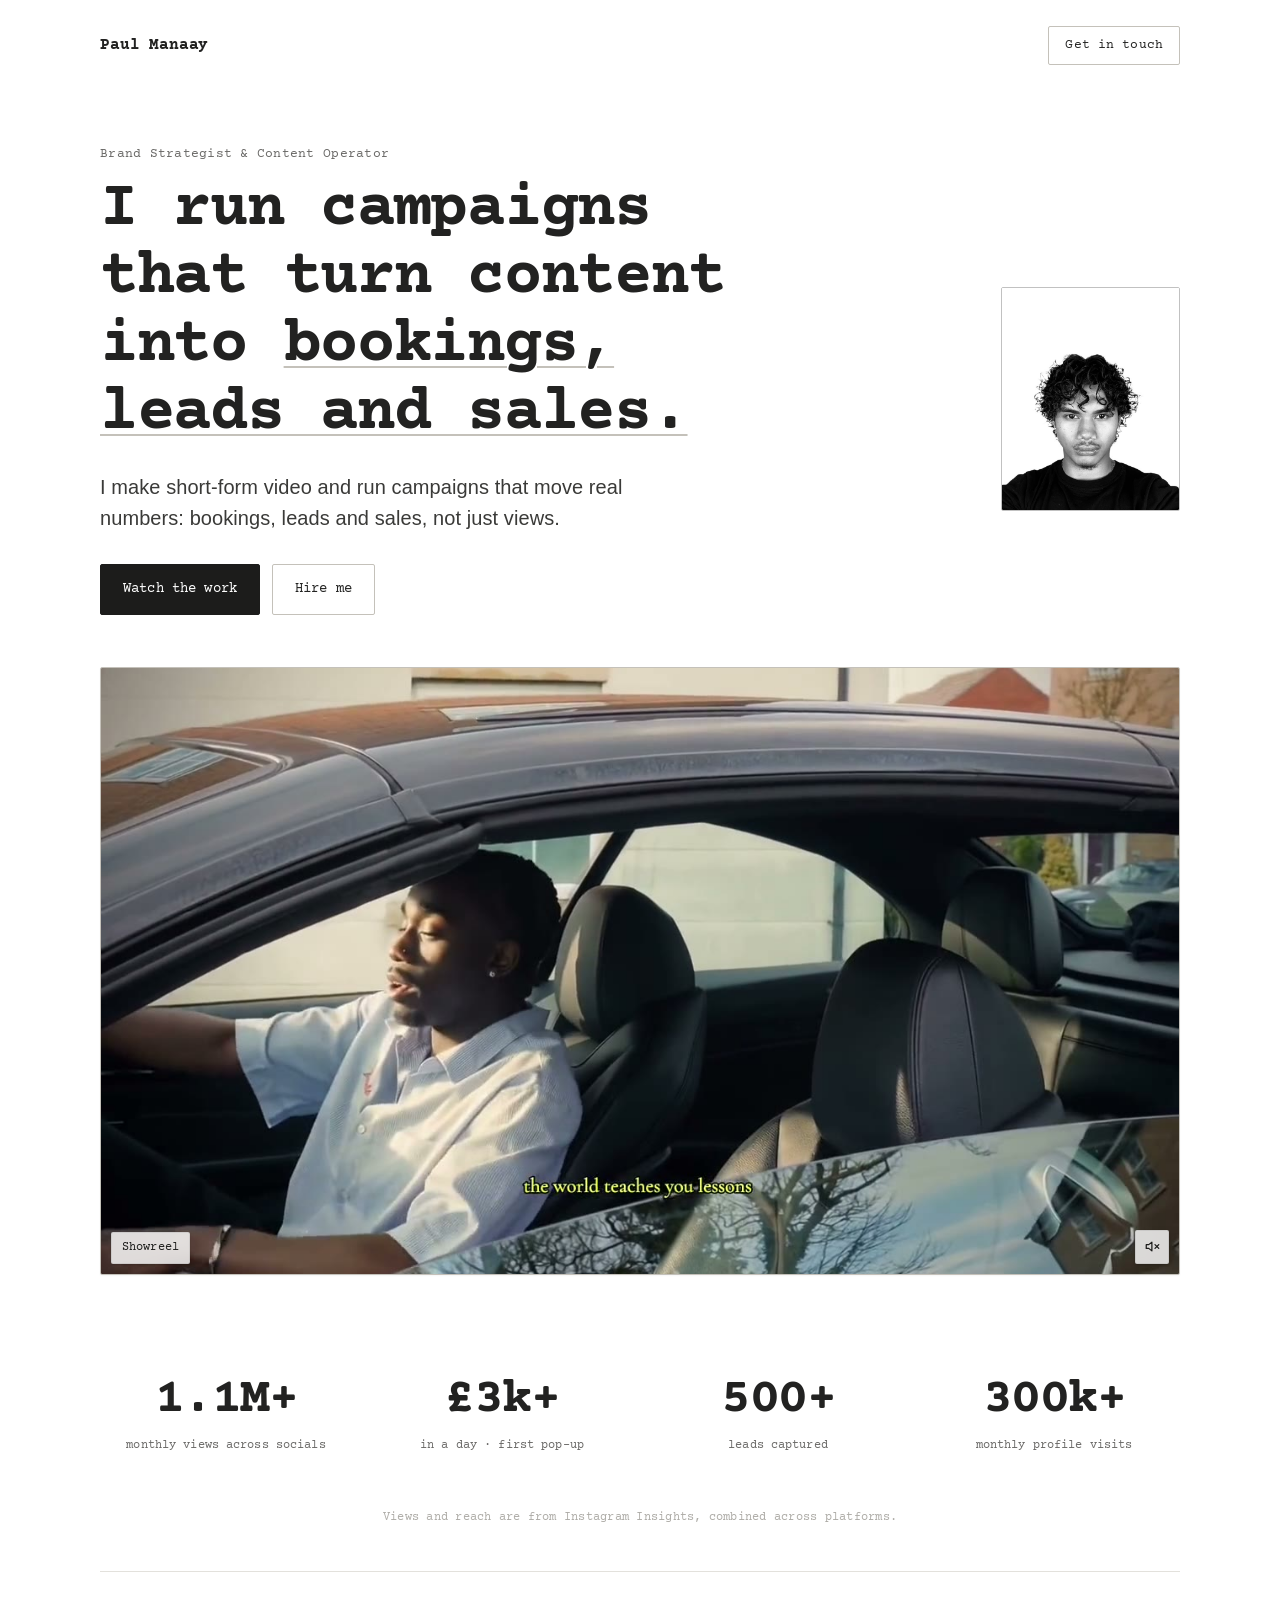
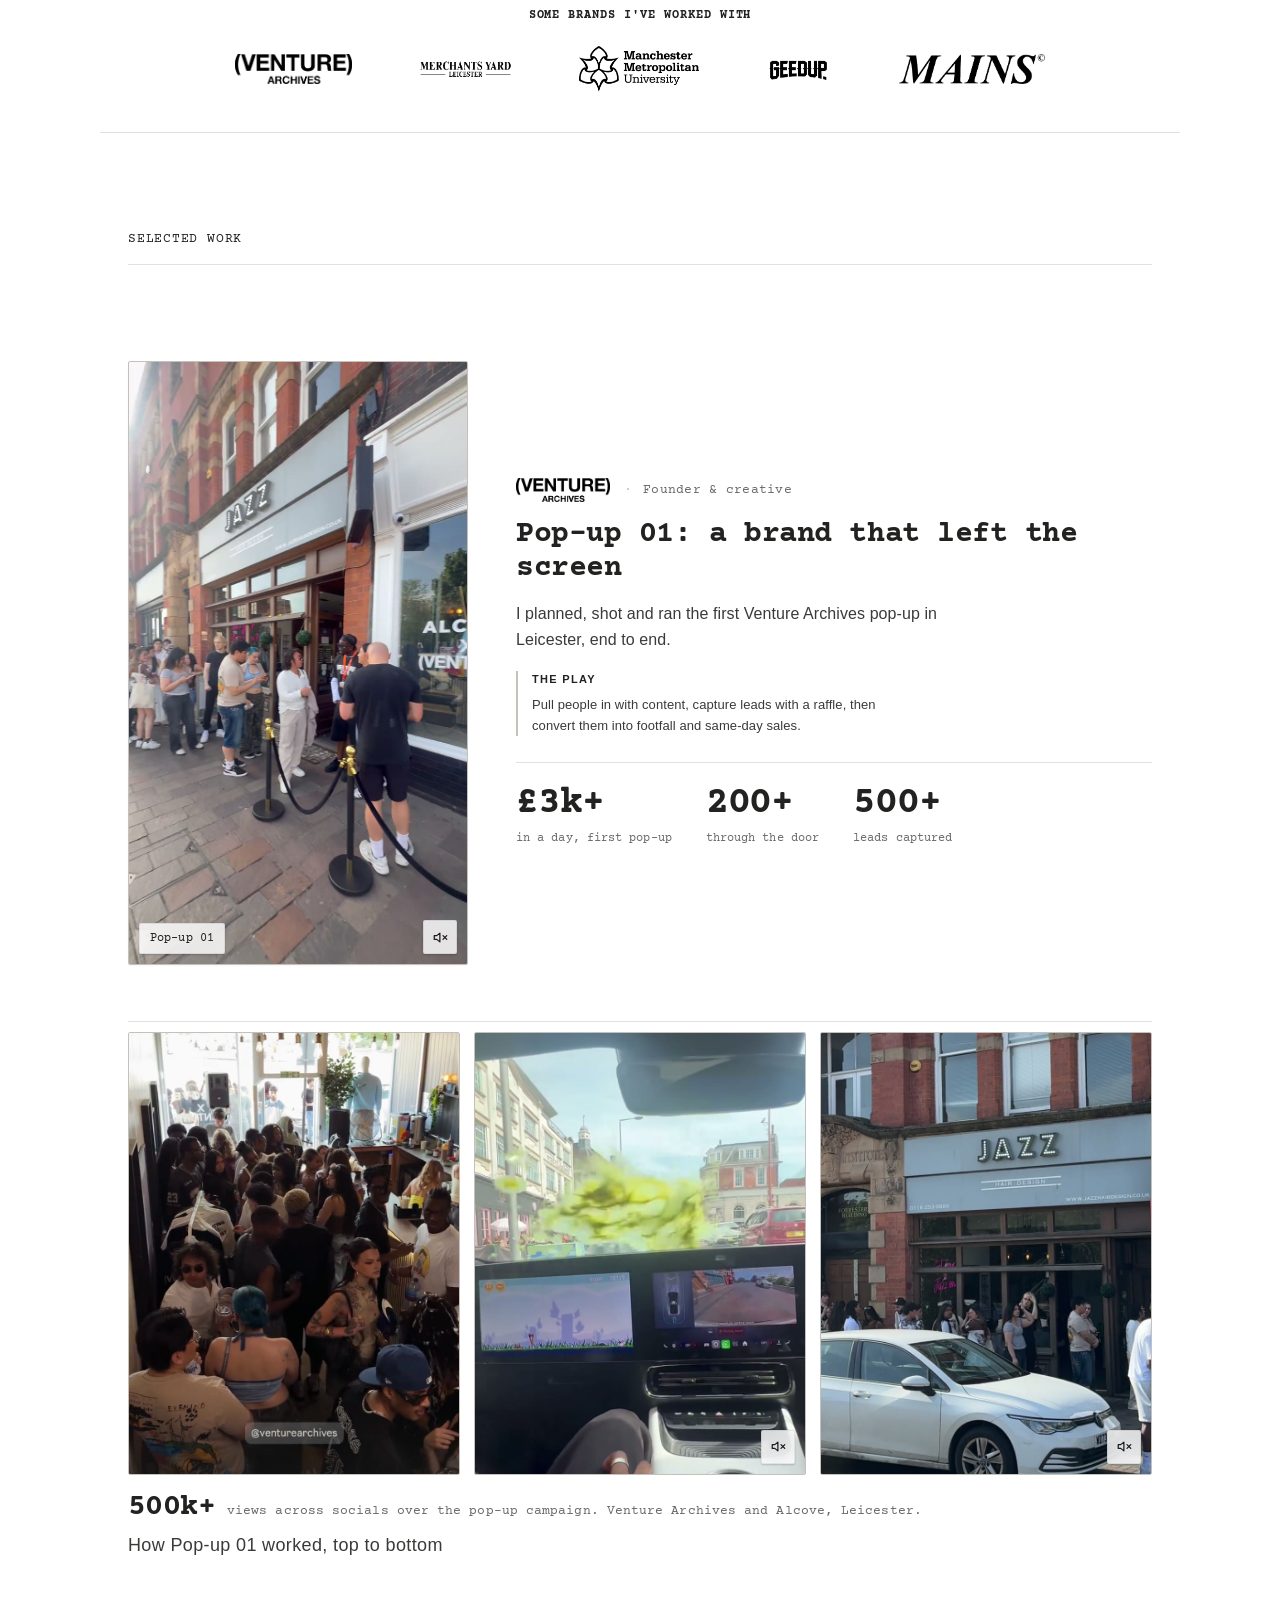
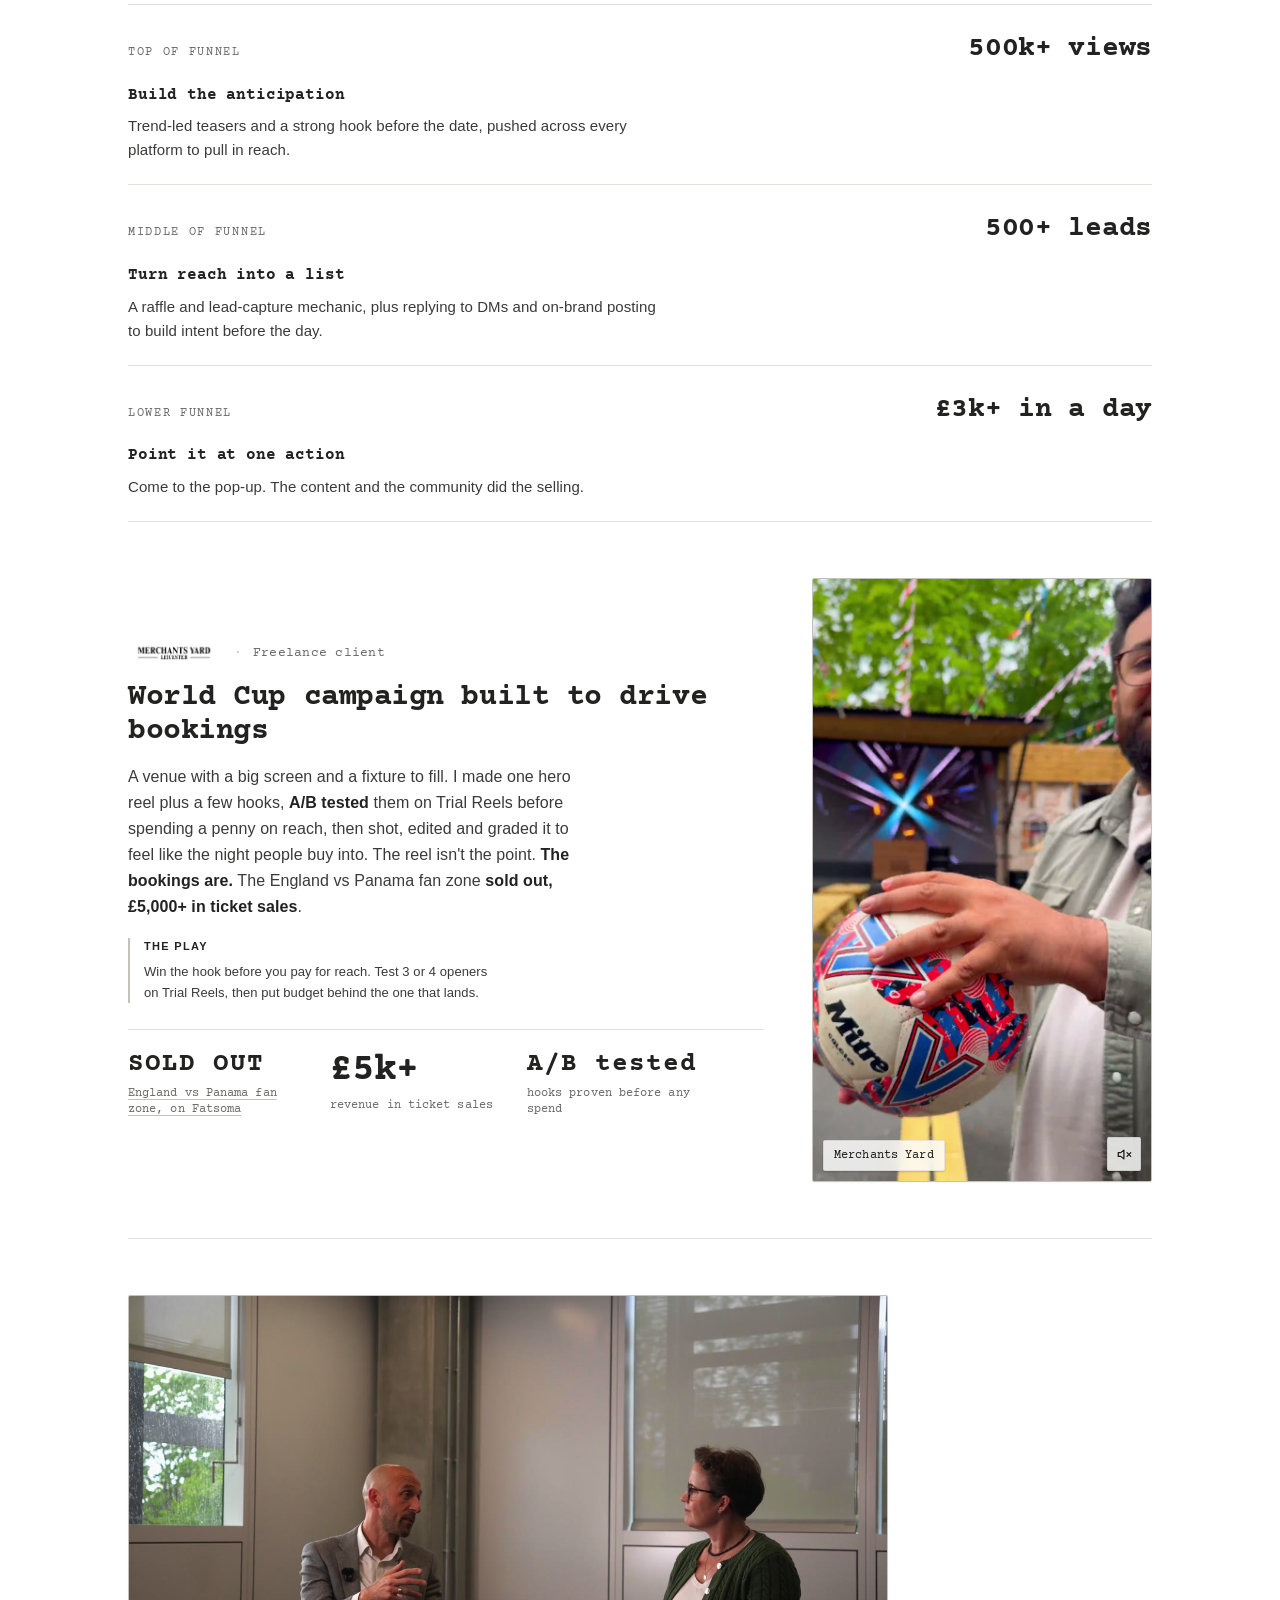
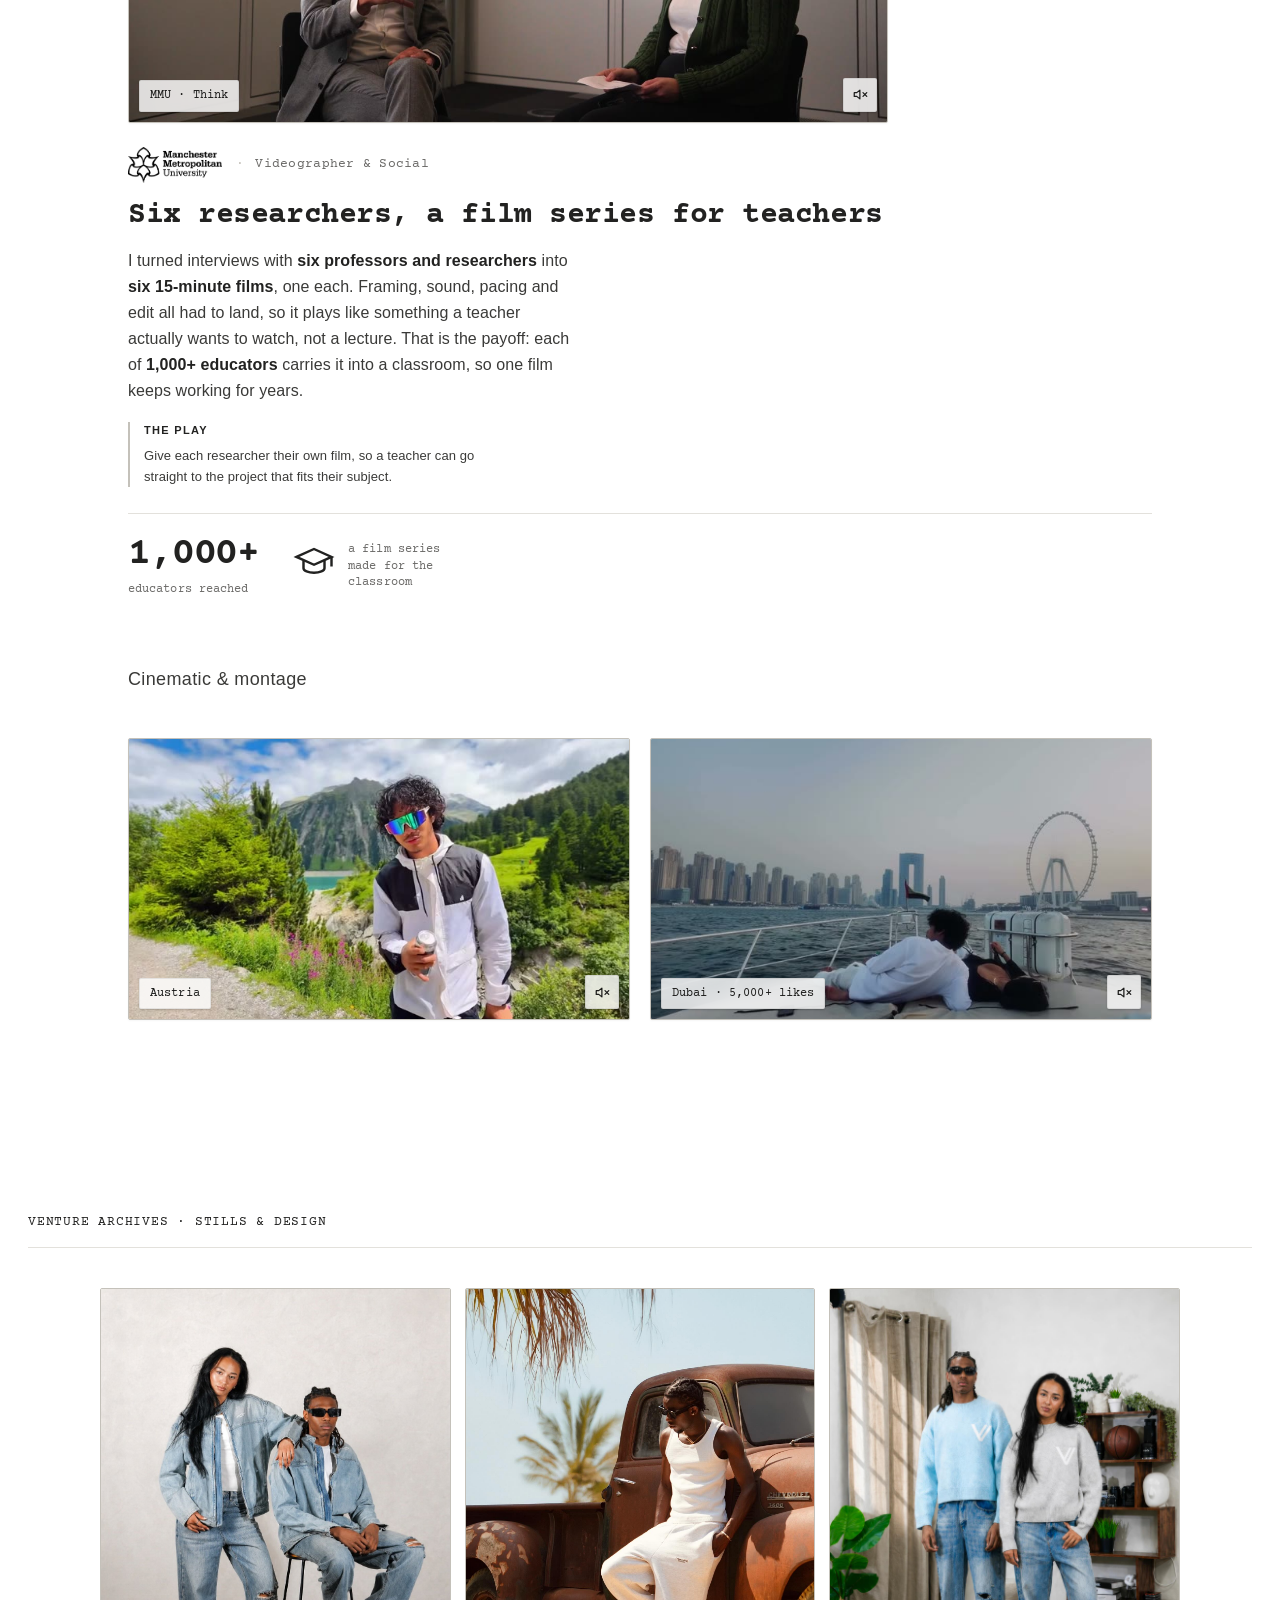
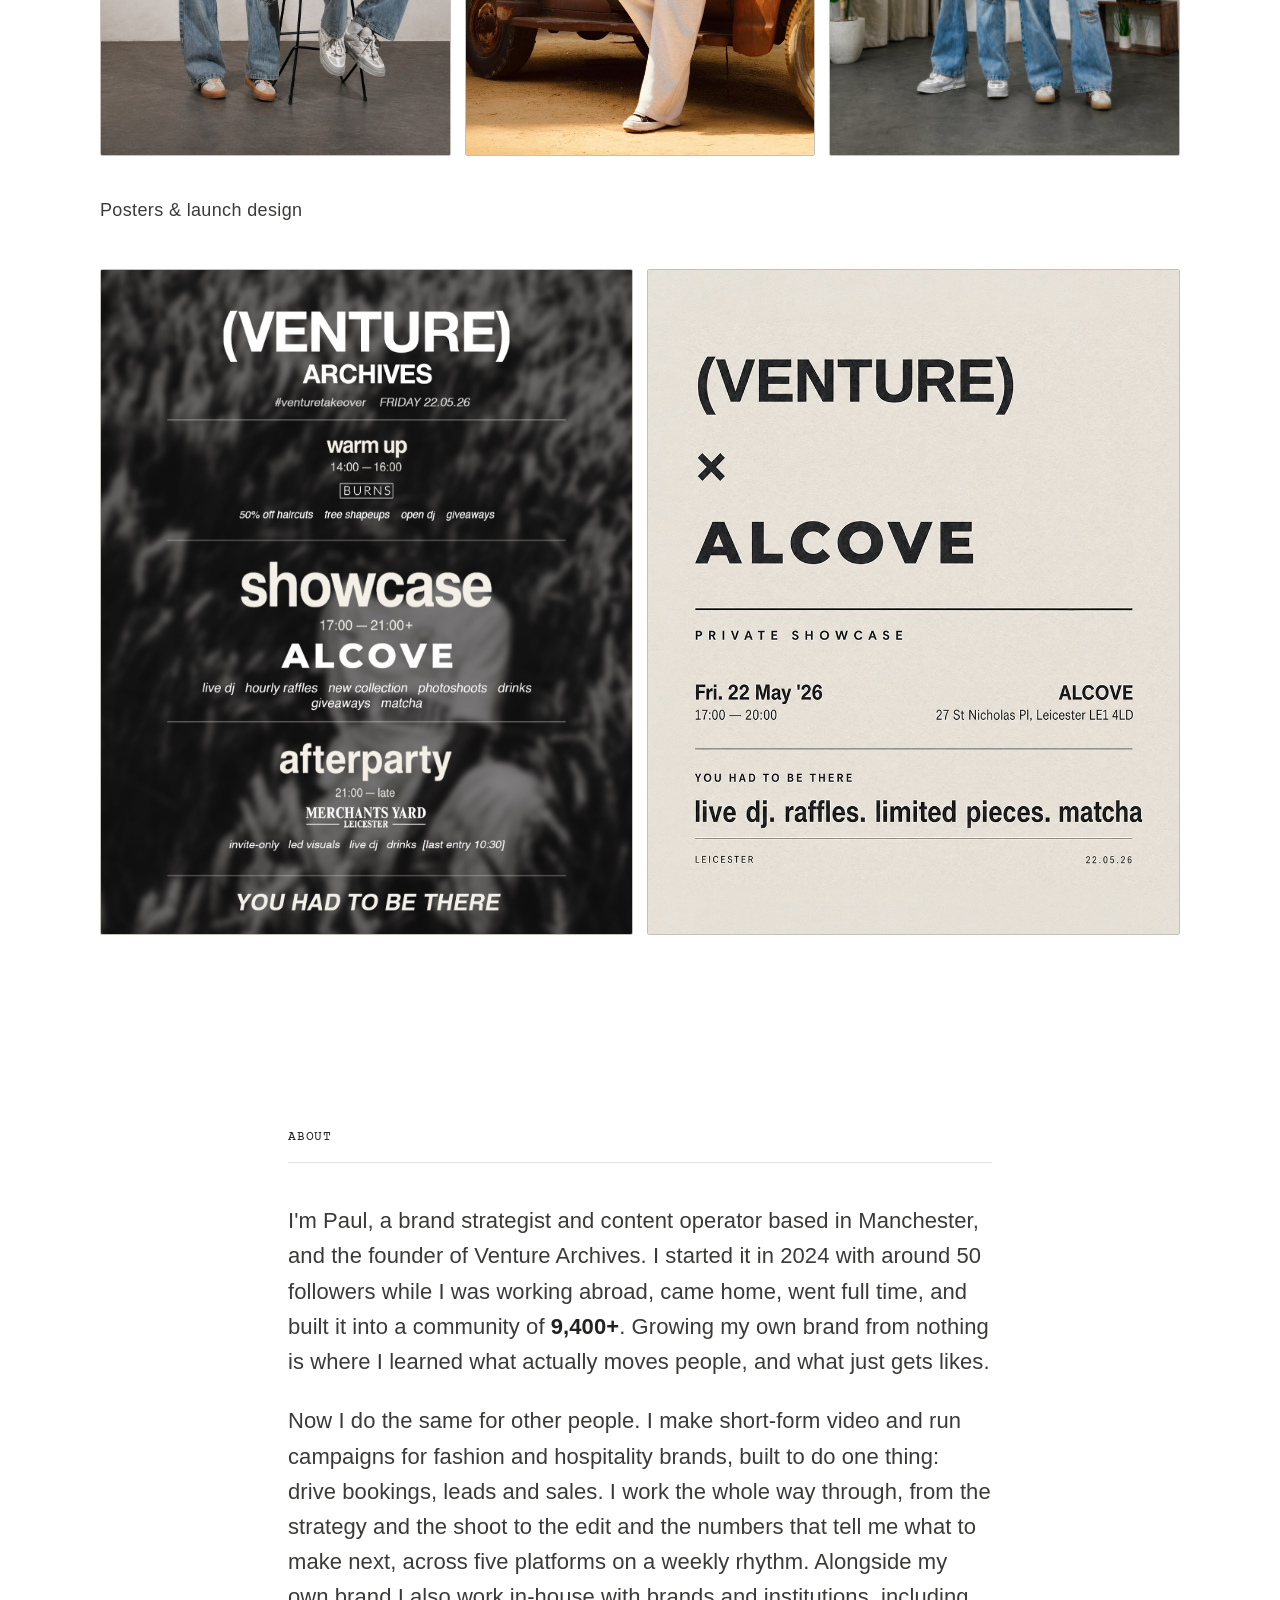
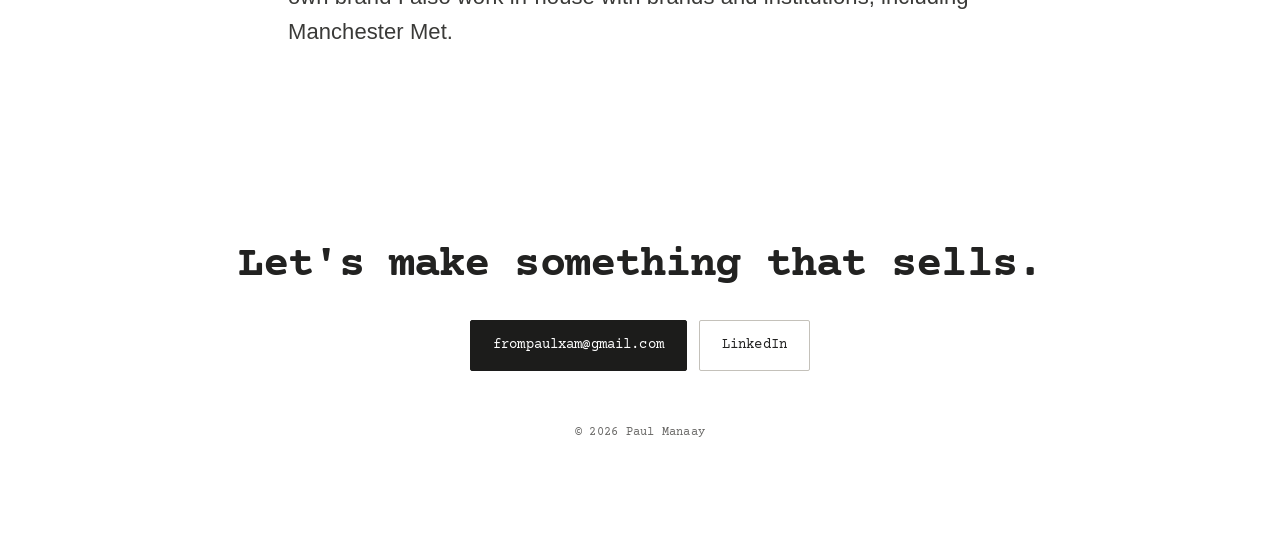
==== commit 227c69b8: "Add SODA degree-show case: YES Bar film + student showcase Co-Authored-By: Claude Opus 4.8 <noreply@" ====
--- a/index.html
+++ b/index.html
@@ -8,7 +8,7 @@
   <link rel="preconnect" href="https://fonts.googleapis.com" />
   <link rel="preconnect" href="https://fonts.gstatic.com" crossorigin />
   <link href="https://fonts.googleapis.com/css2?family=Courier+Prime:ital,wght@0,400;0,700;1,400;1,700&display=swap" rel="stylesheet" />
-  <link rel="stylesheet" href="styles.css?v=6" />
+  <link rel="stylesheet" href="styles.css?v=7" />
 </head>
 <body>
 
--- a/styles.css
+++ b/styles.css
@@ -422,3 +422,9 @@
 }
 /* smallest-phone guard so the headline never overflows */
 @media(max-width:360px){ .hero h1{font-size:30px} }
+
+/* SODA student showcase: two short portrait interview clips */
+.soda-gallery{max-width:680px;margin:12px auto 0;display:grid;grid-template-columns:repeat(2,1fr);gap:14px}
+.soda-gallery .pg{position:relative;aspect-ratio:9/16;border:1px solid var(--line-strong);border-radius:var(--radius);overflow:hidden;background:var(--panel)}
+.soda-gallery .pg>video{width:100%;height:100%;object-fit:cover;display:block}
+@media(max-width:760px){ .soda-gallery{gap:10px} }
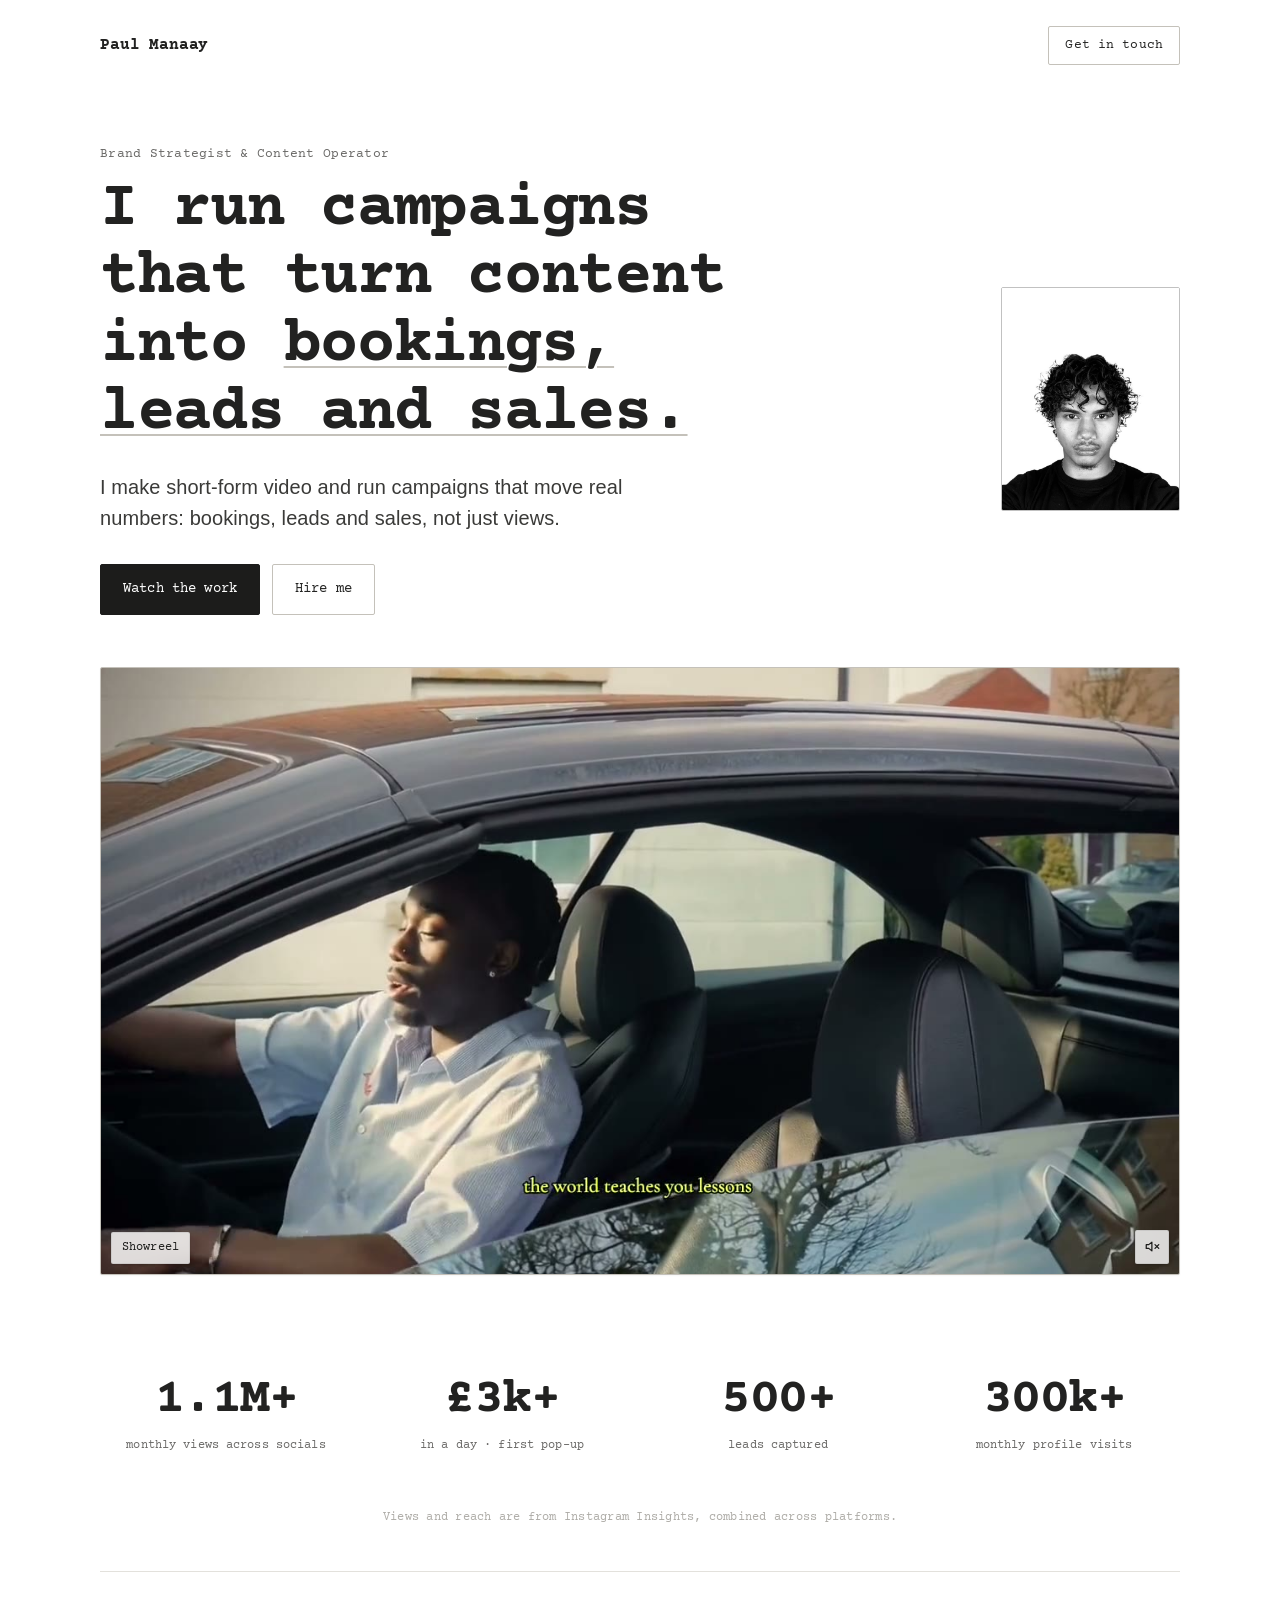
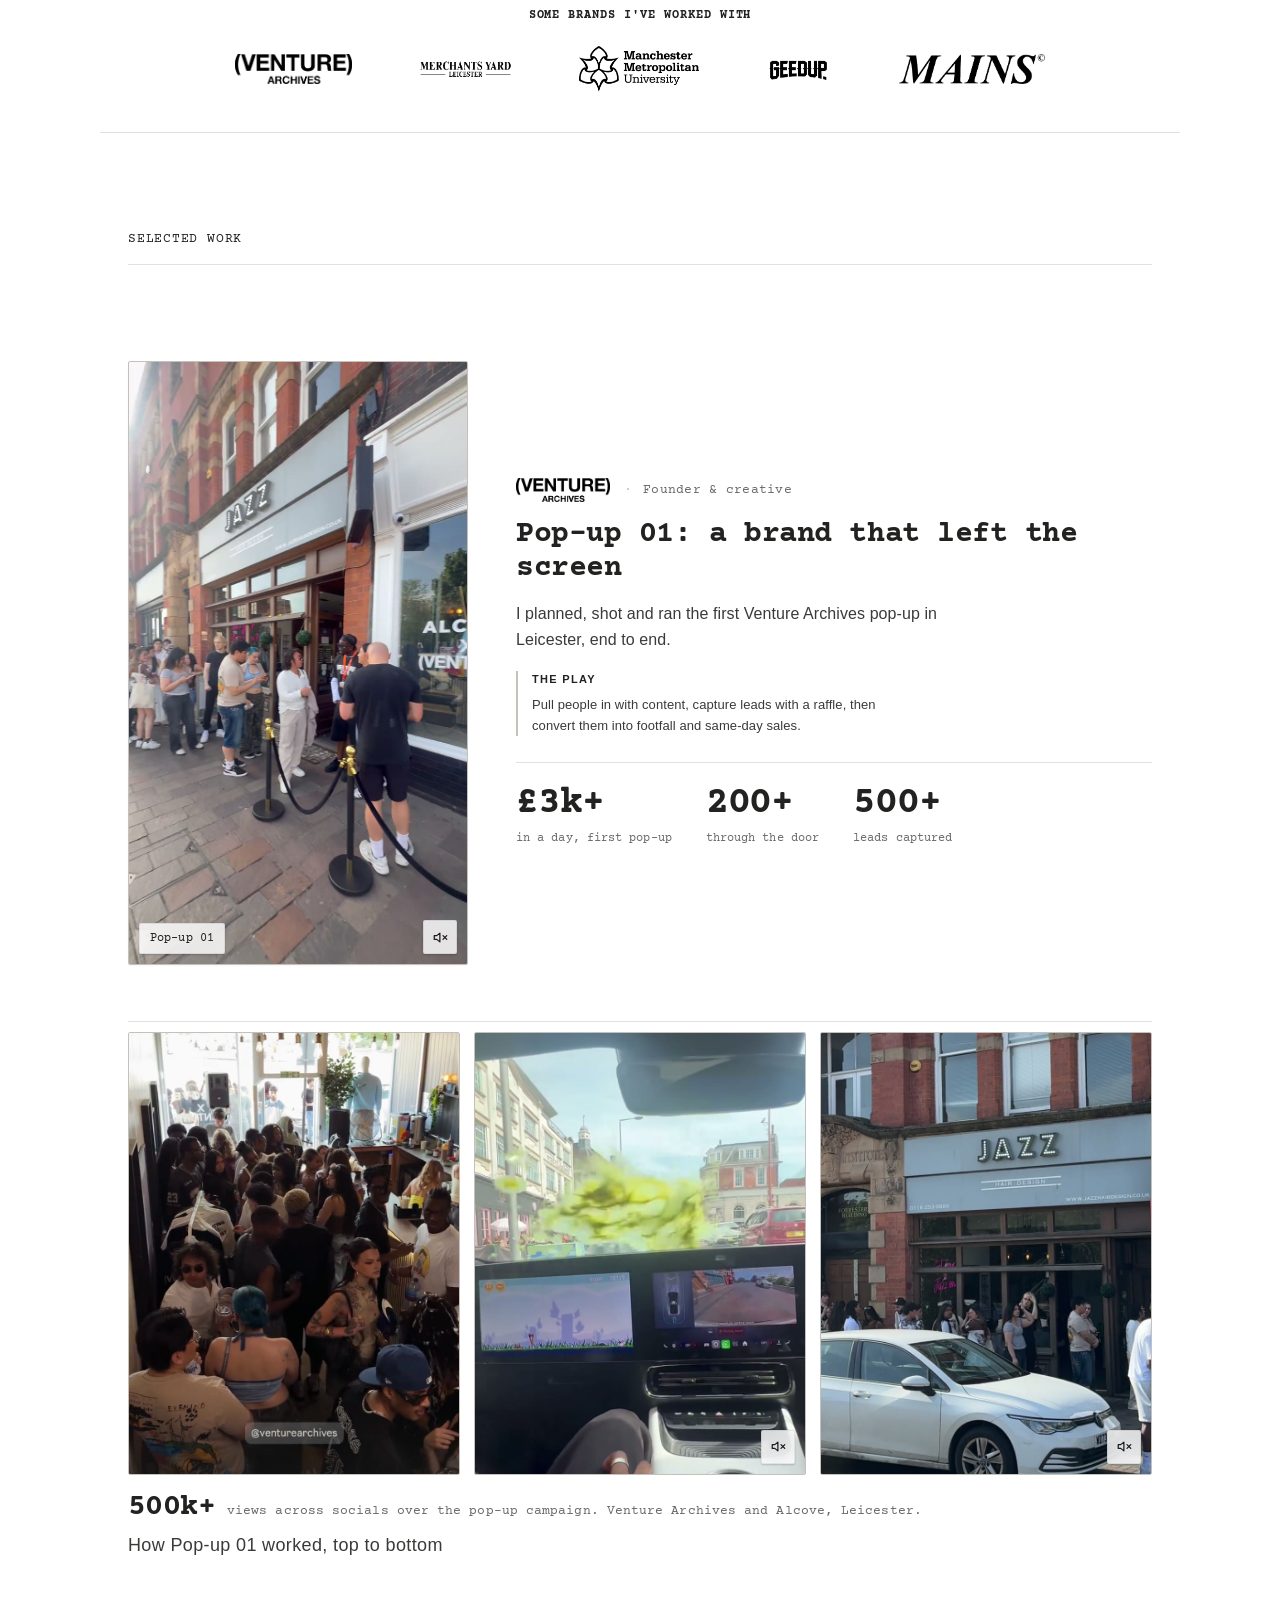
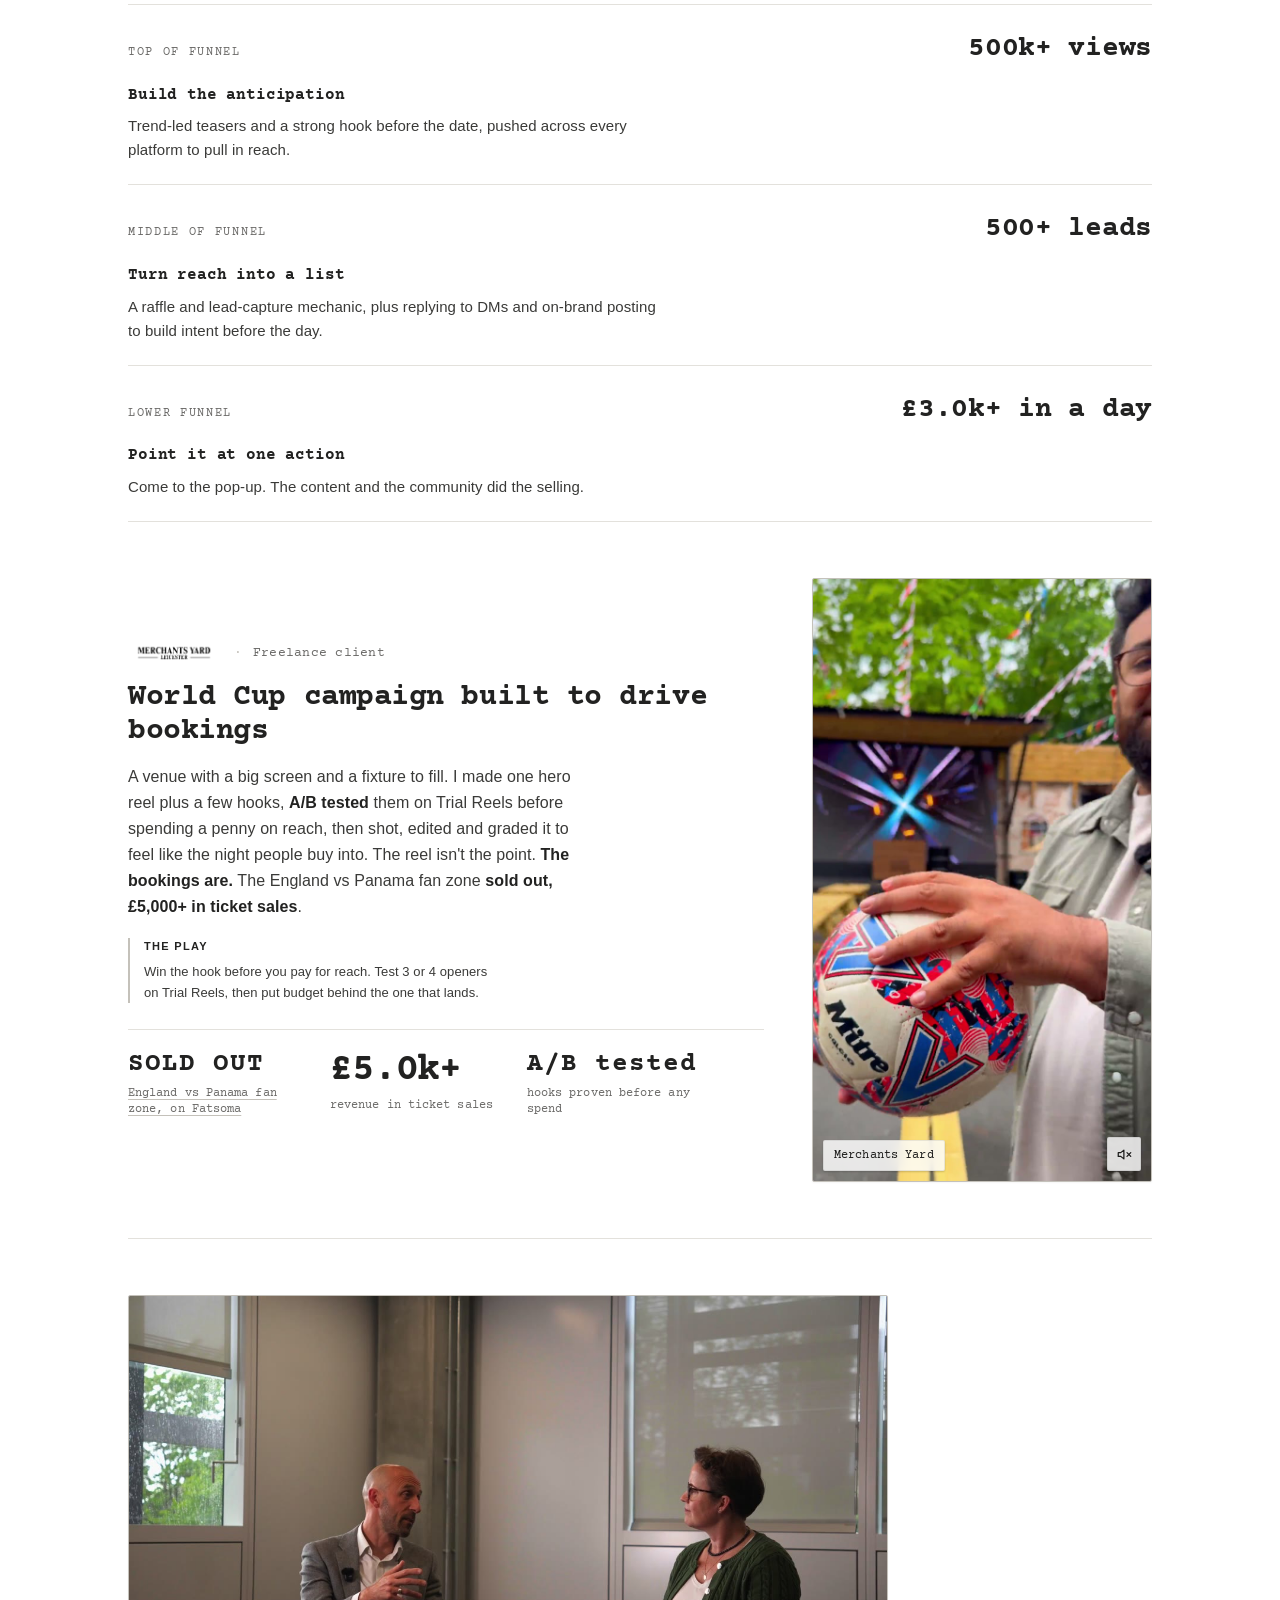
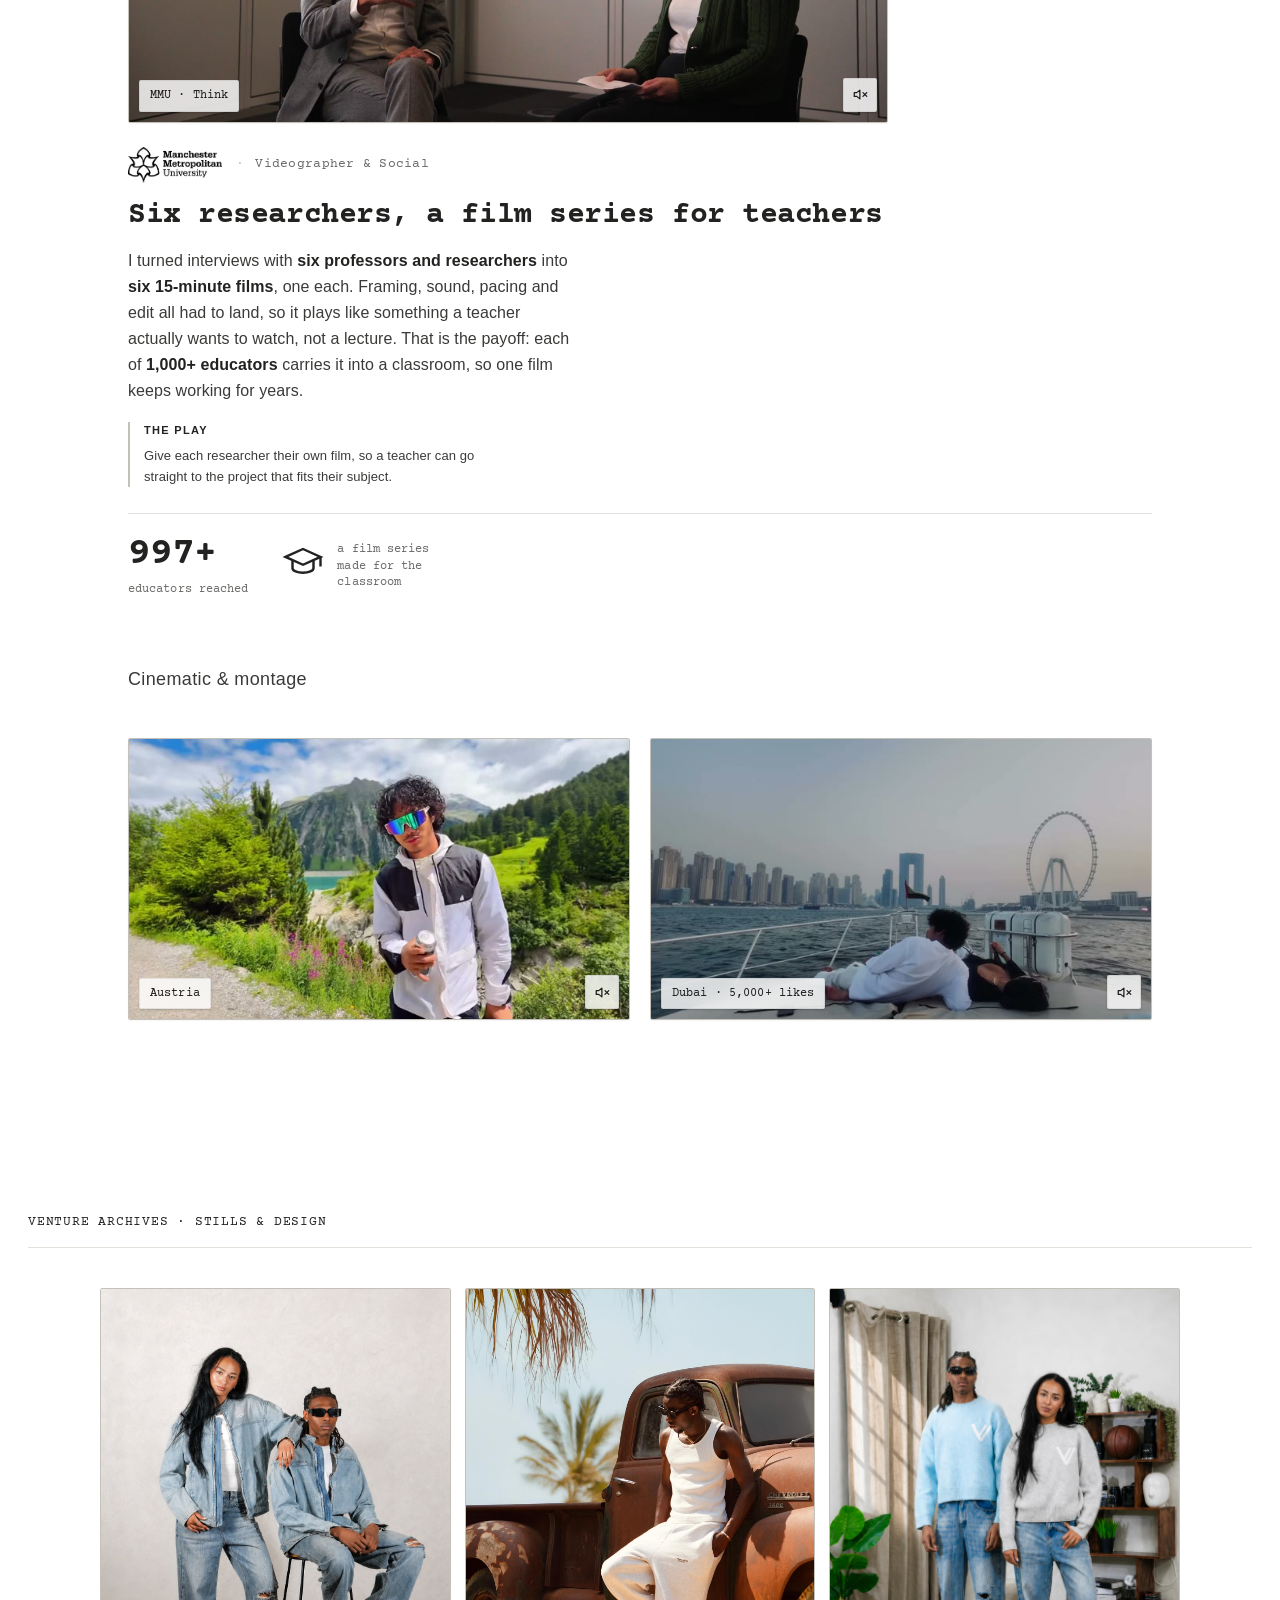
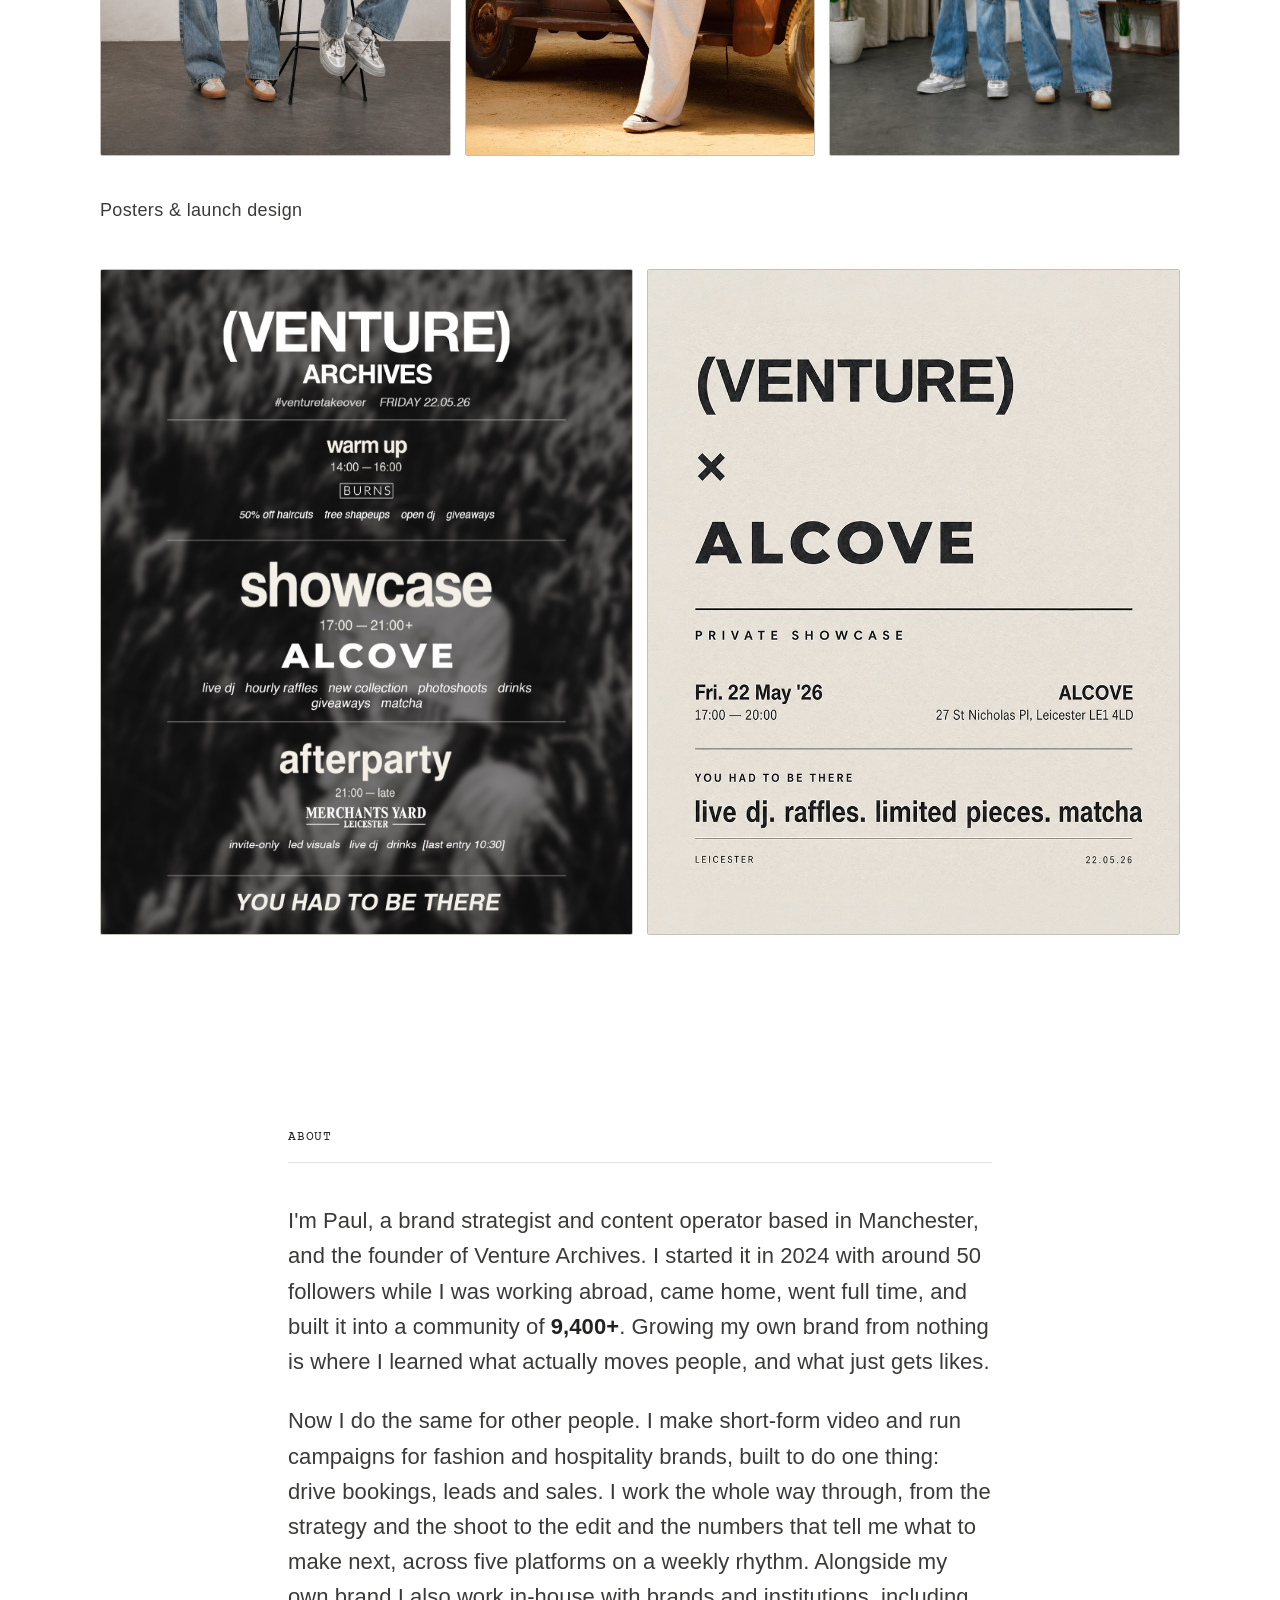
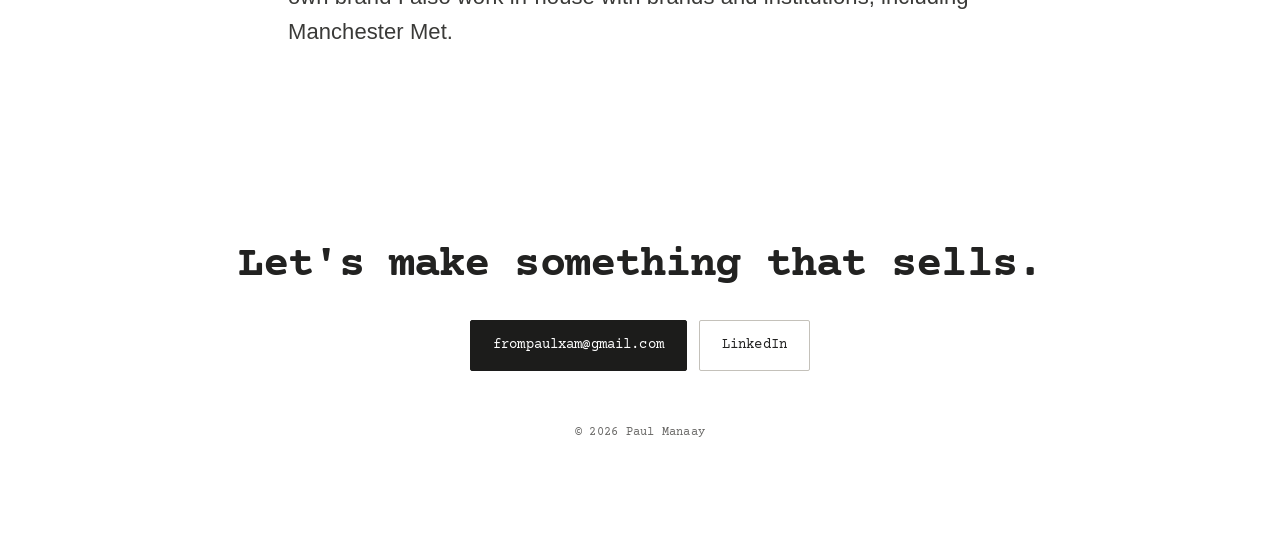
==== commit 67693a7a: "MMU: merge interview into hero, platform icons above How I work, drop Selected work heading Co-Autho" ====
--- a/index.html
+++ b/index.html
@@ -8,7 +8,7 @@
   <link rel="preconnect" href="https://fonts.googleapis.com" />
   <link rel="preconnect" href="https://fonts.gstatic.com" crossorigin />
   <link href="https://fonts.googleapis.com/css2?family=Courier+Prime:ital,wght@0,400;0,700;1,400;1,700&display=swap" rel="stylesheet" />
-  <link rel="stylesheet" href="styles.css?v=7" />
+  <link rel="stylesheet" href="styles.css?v=8" />
 </head>
 <body>
 
--- a/styles.css
+++ b/styles.css
@@ -428,3 +428,12 @@
 .soda-gallery .pg{position:relative;aspect-ratio:9/16;border:1px solid var(--line-strong);border-radius:var(--radius);overflow:hidden;background:var(--panel)}
 .soda-gallery .pg>video{width:100%;height:100%;object-fit:cover;display:block}
 @media(max-width:760px){ .soda-gallery{gap:10px} }
+
+/* Platforms as centred black brand icons (MMU build) */
+.platforms-icons{display:flex;justify-content:center;align-items:center;gap:clamp(22px,5vw,46px);flex-wrap:wrap;margin:8px 0 18px}
+.platforms-icons svg{width:26px;height:26px;fill:var(--text);display:block;opacity:.9}
+#platforms .platforms-note{text-align:center}
+/* Hero interview note: the film-series story under the hero showreel */
+.hero-filmnote{max-width:64ch;margin:18px auto 0}
+.hero-filmnote p{font-family:var(--sans);font-weight:300;color:var(--ink-soft);line-height:1.6}
+.hero-filmnote .play{margin-top:14px}
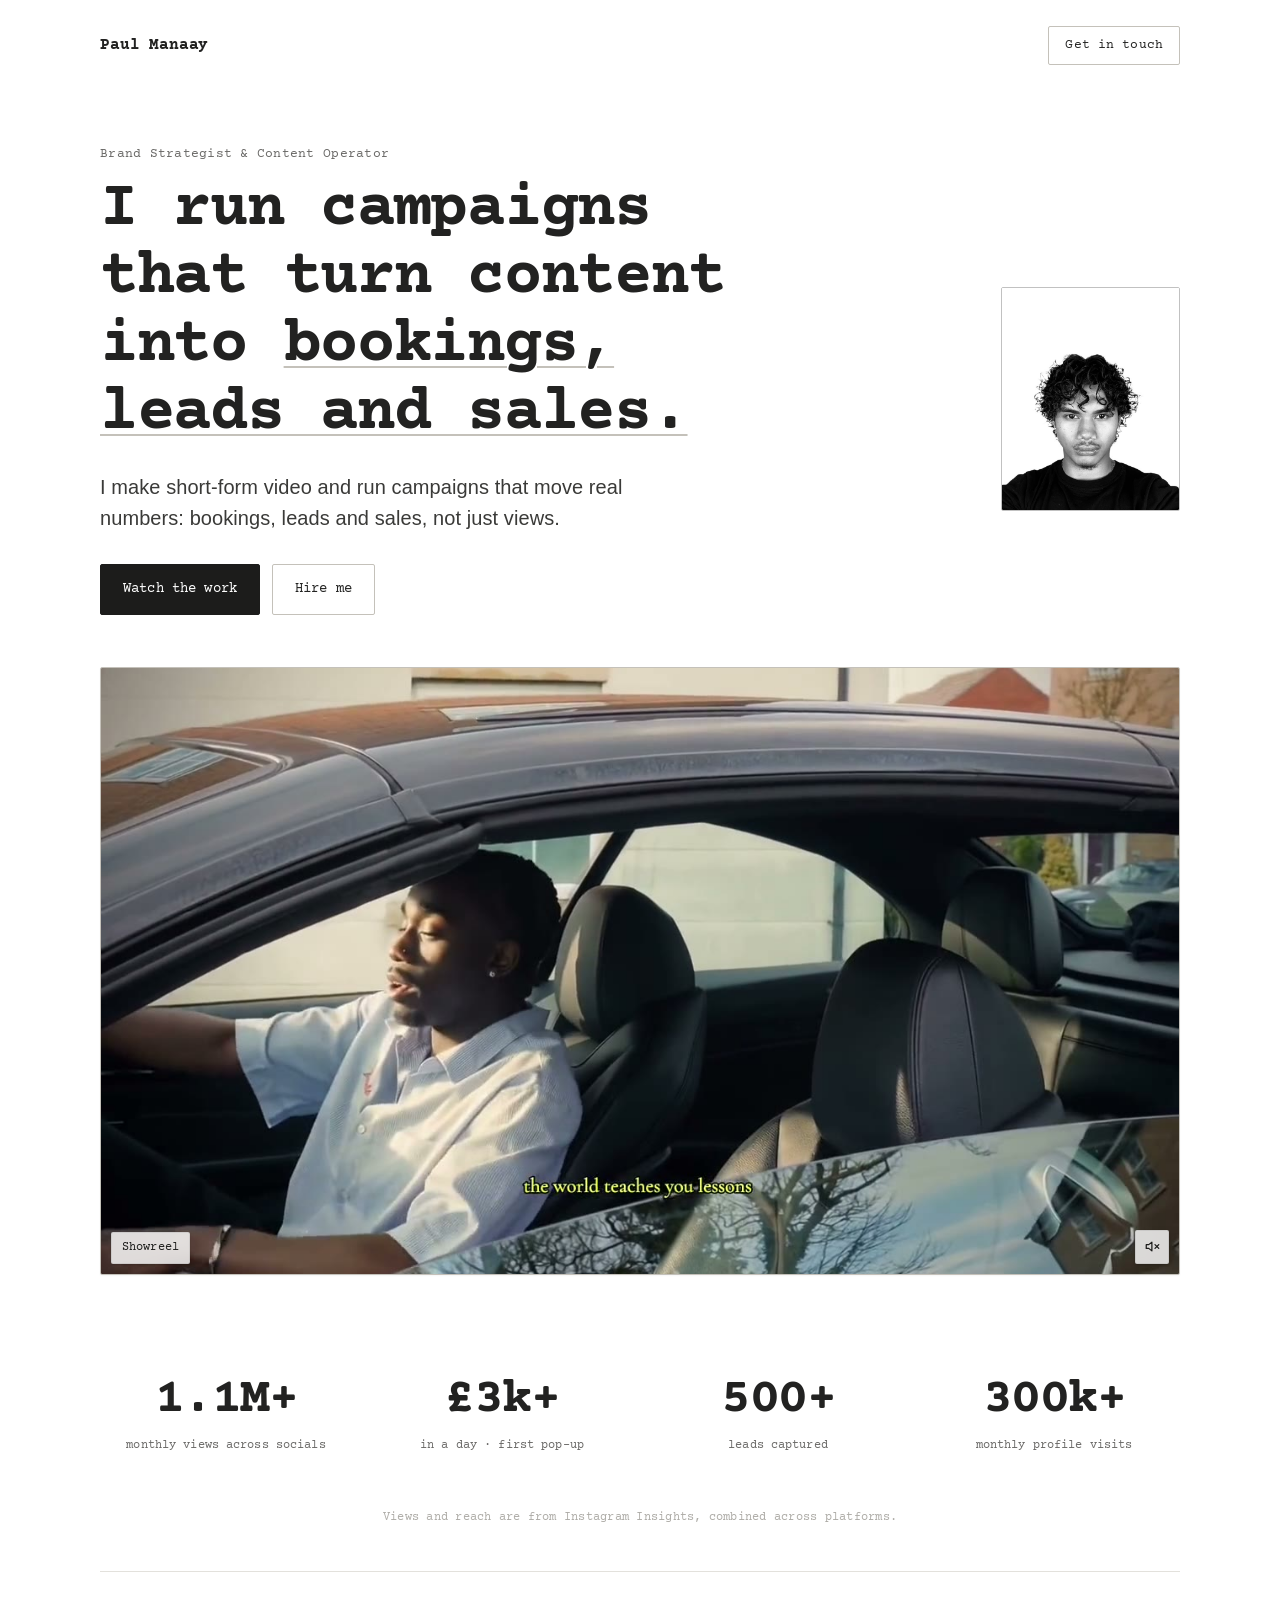
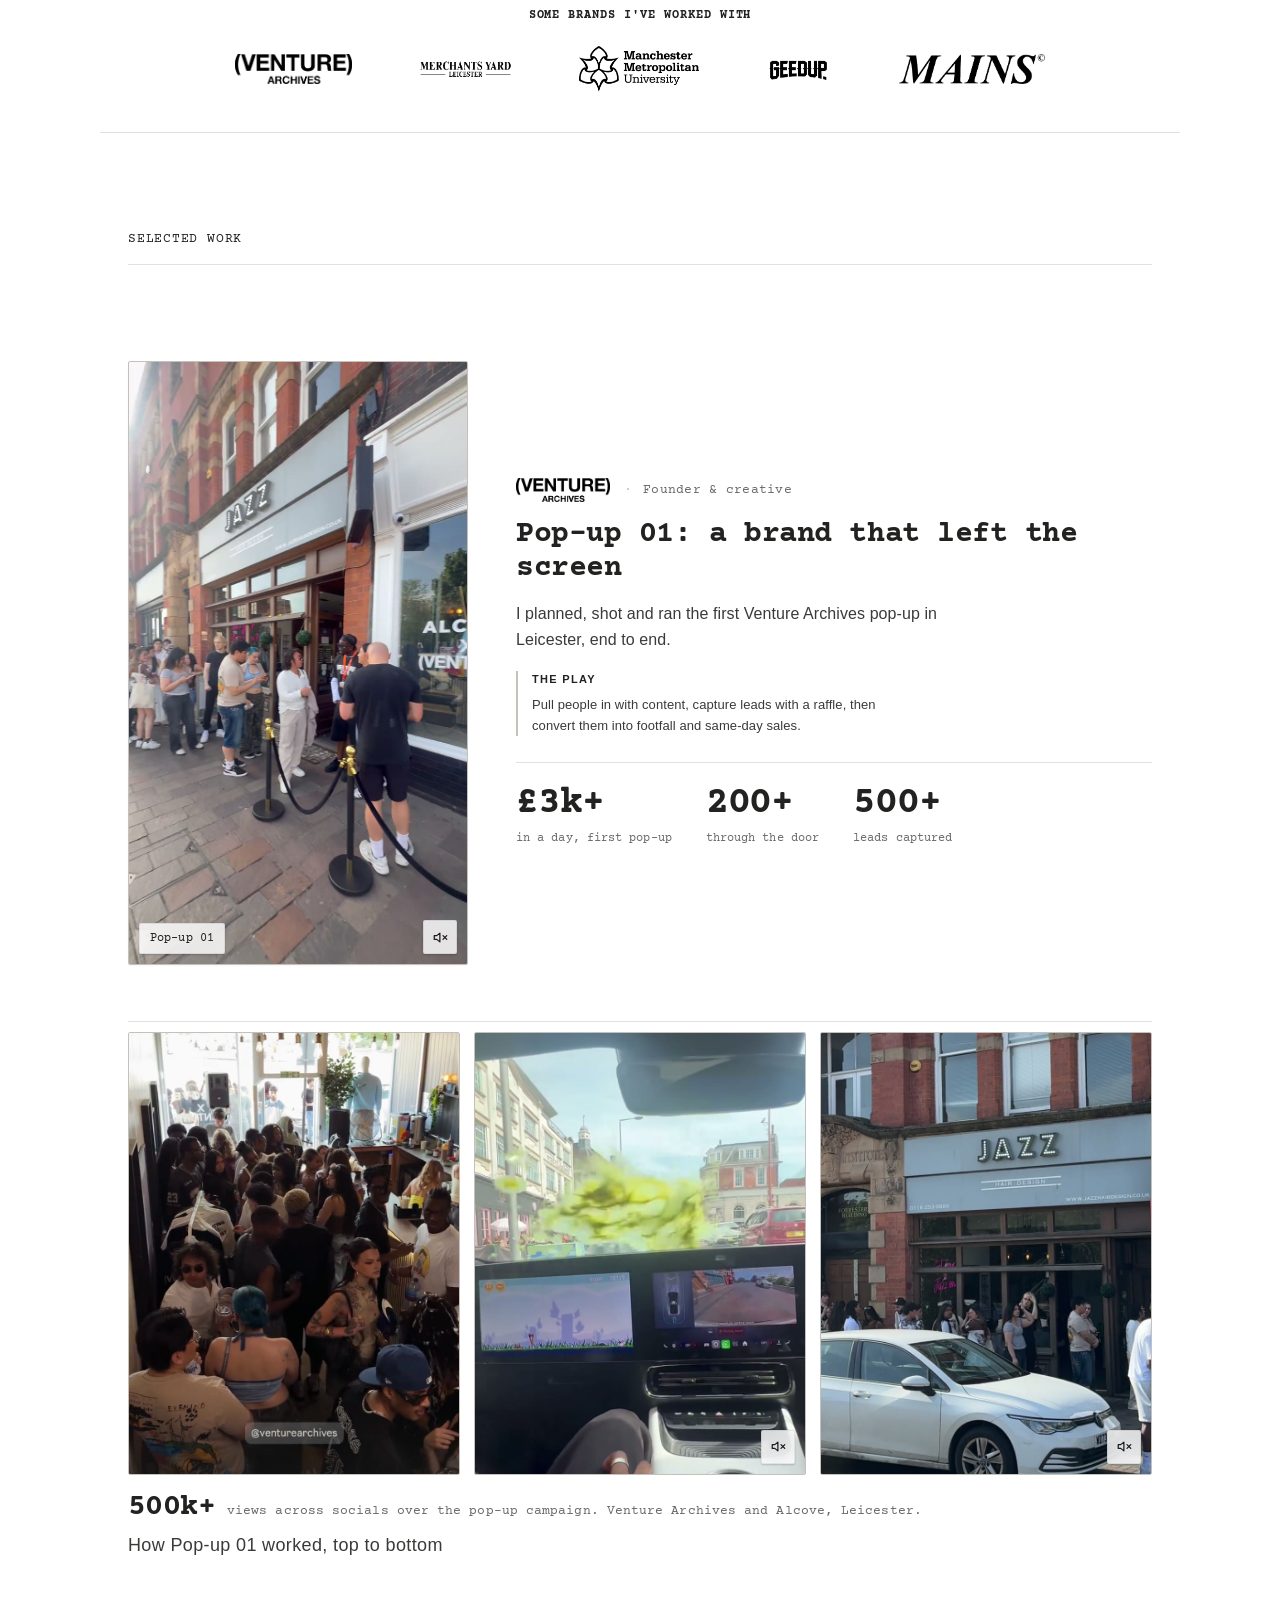
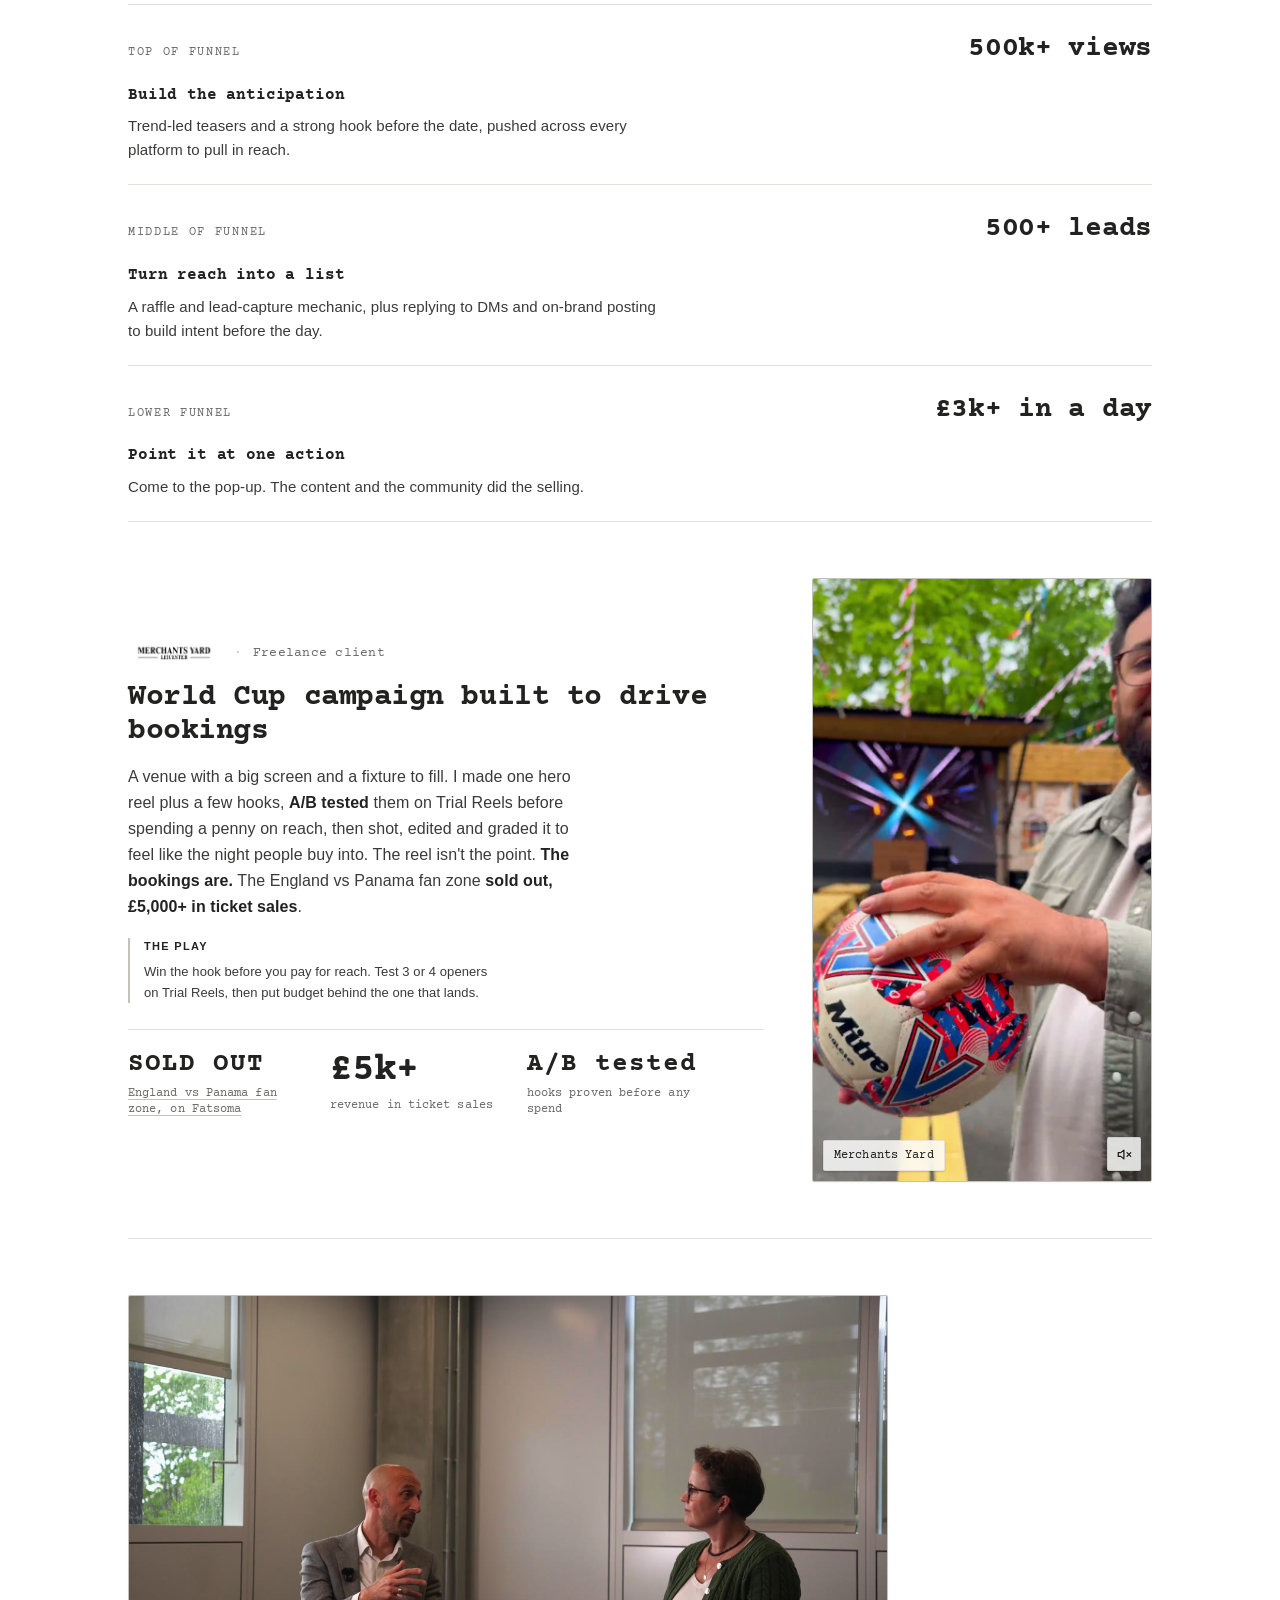
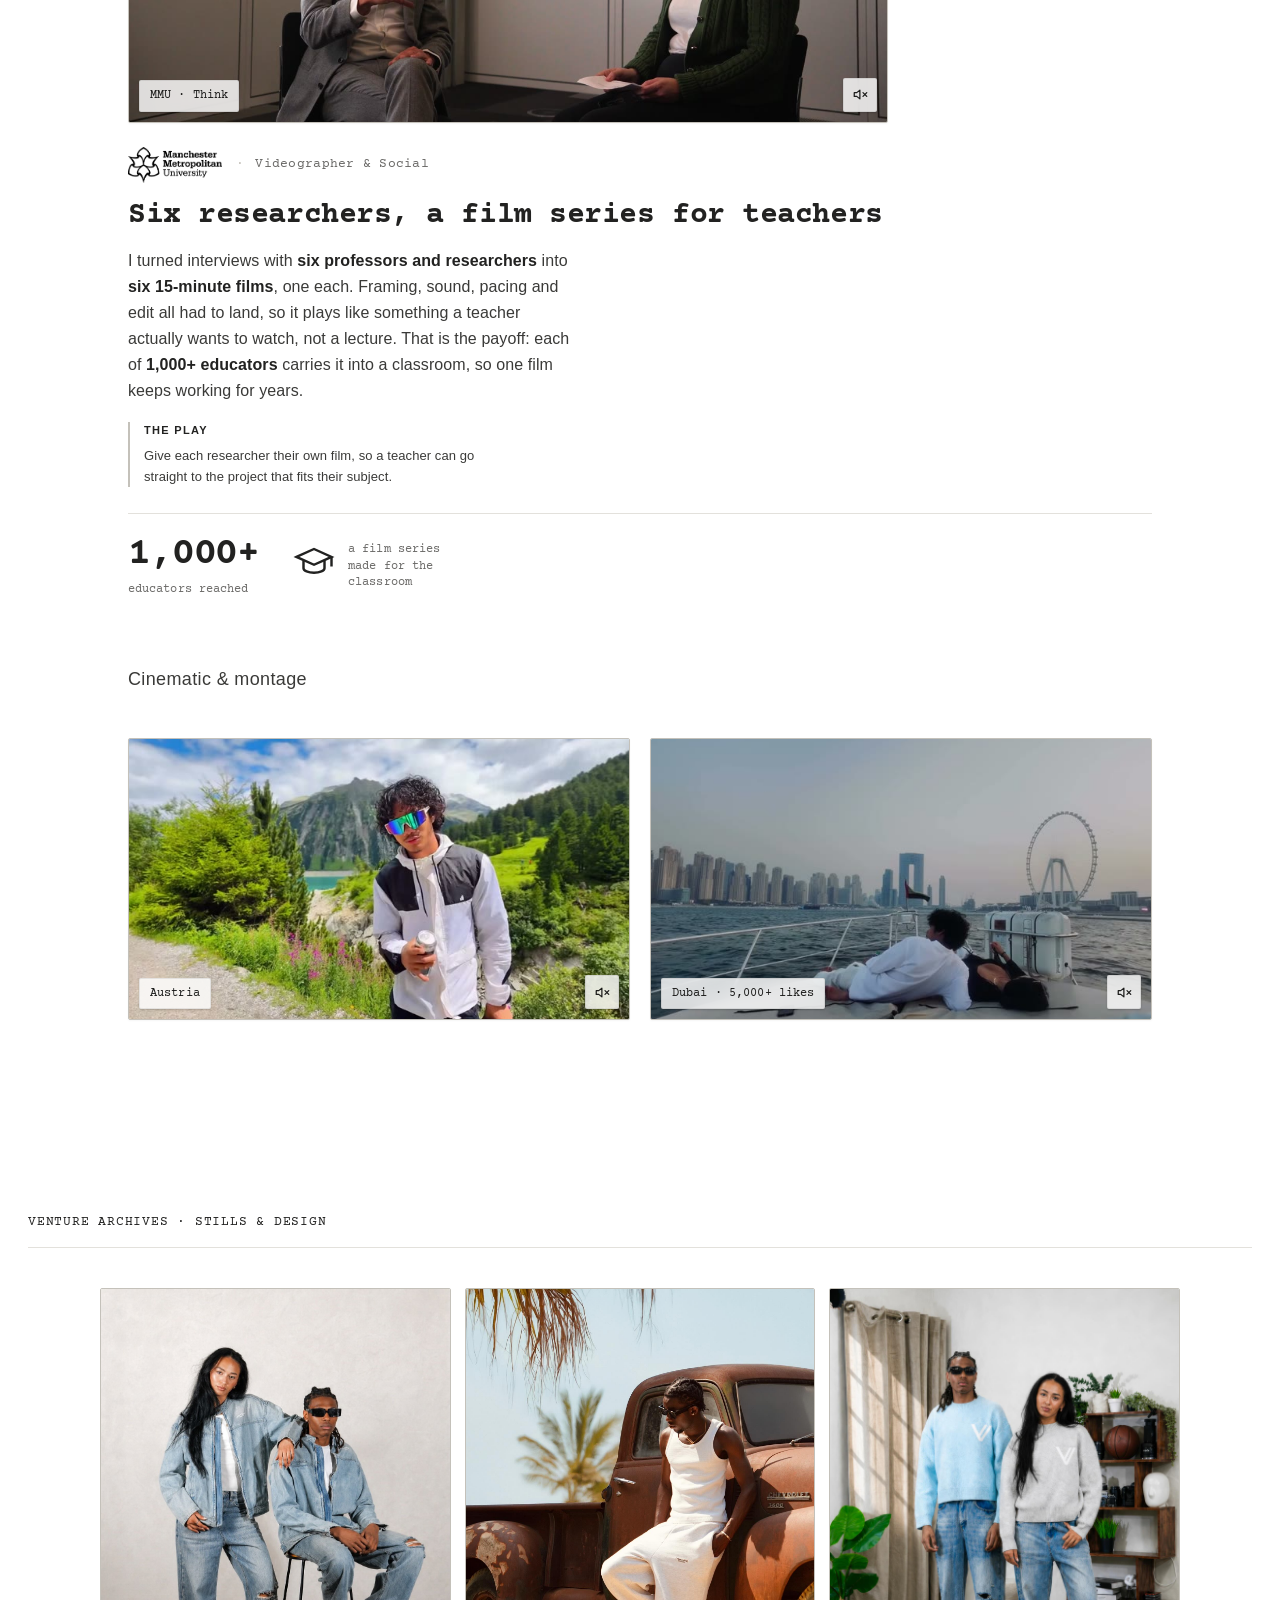
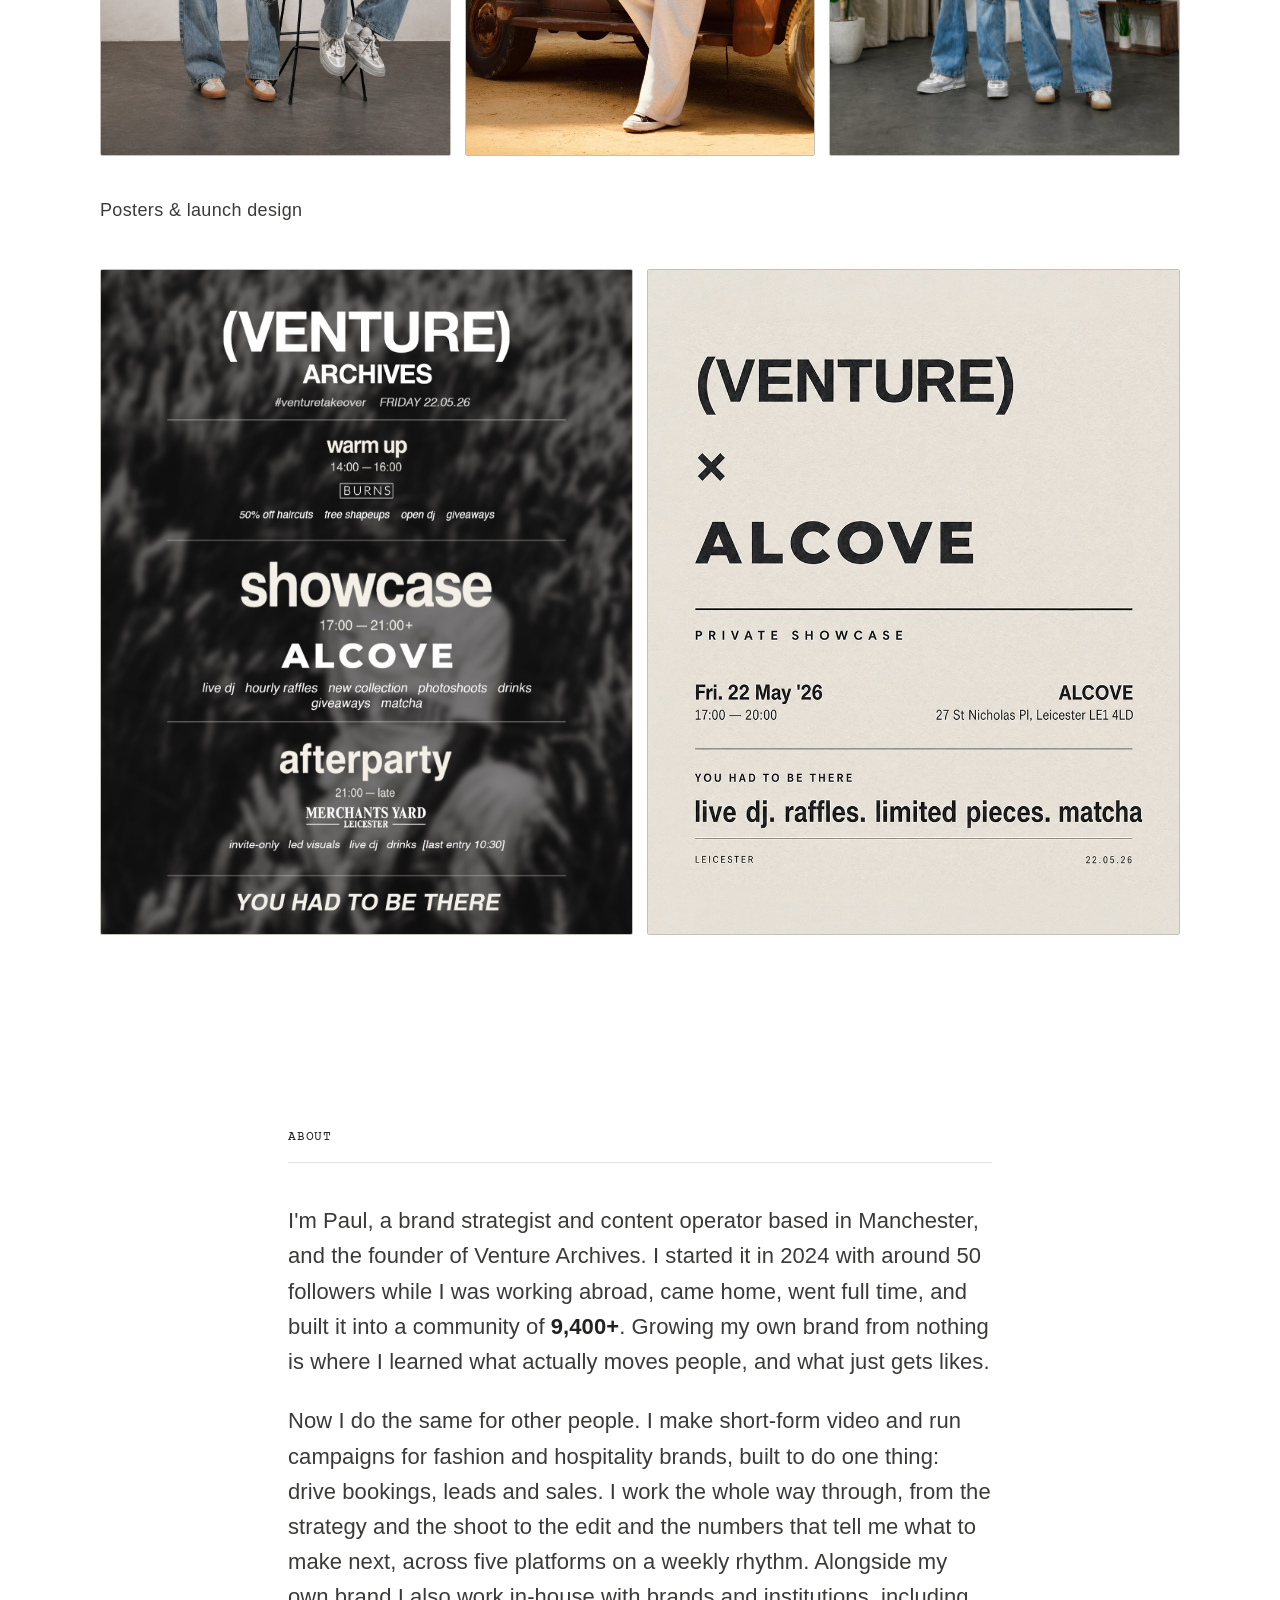
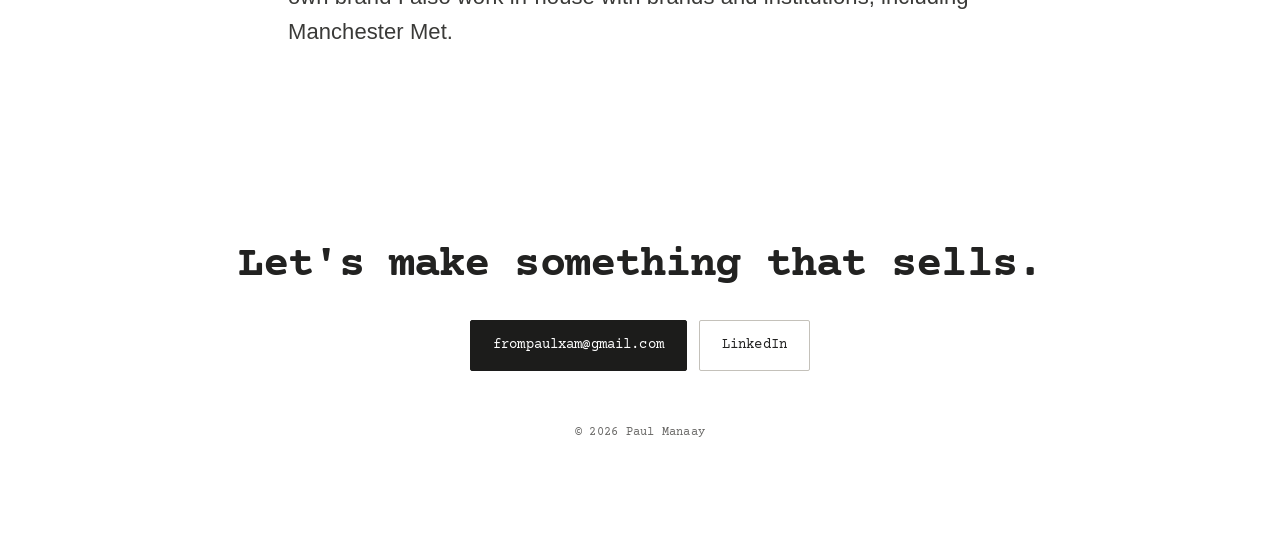
==== commit 400a5a62: "MMU: interview 2-col block, centred headings, degree show before How I work Co-Authored-By: Claude O" ====
--- a/index.html
+++ b/index.html
@@ -8,7 +8,7 @@
   <link rel="preconnect" href="https://fonts.googleapis.com" />
   <link rel="preconnect" href="https://fonts.gstatic.com" crossorigin />
   <link href="https://fonts.googleapis.com/css2?family=Courier+Prime:ital,wght@0,400;0,700;1,400;1,700&display=swap" rel="stylesheet" />
-  <link rel="stylesheet" href="styles.css?v=8" />
+  <link rel="stylesheet" href="styles.css?v=9" />
 </head>
 <body>
 
--- a/styles.css
+++ b/styles.css
@@ -437,3 +437,10 @@
 .hero-filmnote{max-width:64ch;margin:18px auto 0}
 .hero-filmnote p{font-family:var(--sans);font-weight:300;color:var(--ink-soft);line-height:1.6}
 .hero-filmnote .play{margin-top:14px}
+
+/* Interview block: group video left, writing right */
+.interview-block{max-width:var(--max);margin:0 auto;padding:38px 28px 0;display:grid;grid-template-columns:1.05fr .95fr;gap:clamp(24px,4vw,48px);align-items:center}
+.interview-block .media-card.wide{max-width:none;width:100%}
+/* centred section titles (full-width rule stays) */
+.section-title.mid{text-align:center}
+@media(max-width:760px){ .interview-block{grid-template-columns:1fr;padding:24px 20px 0;gap:18px} }
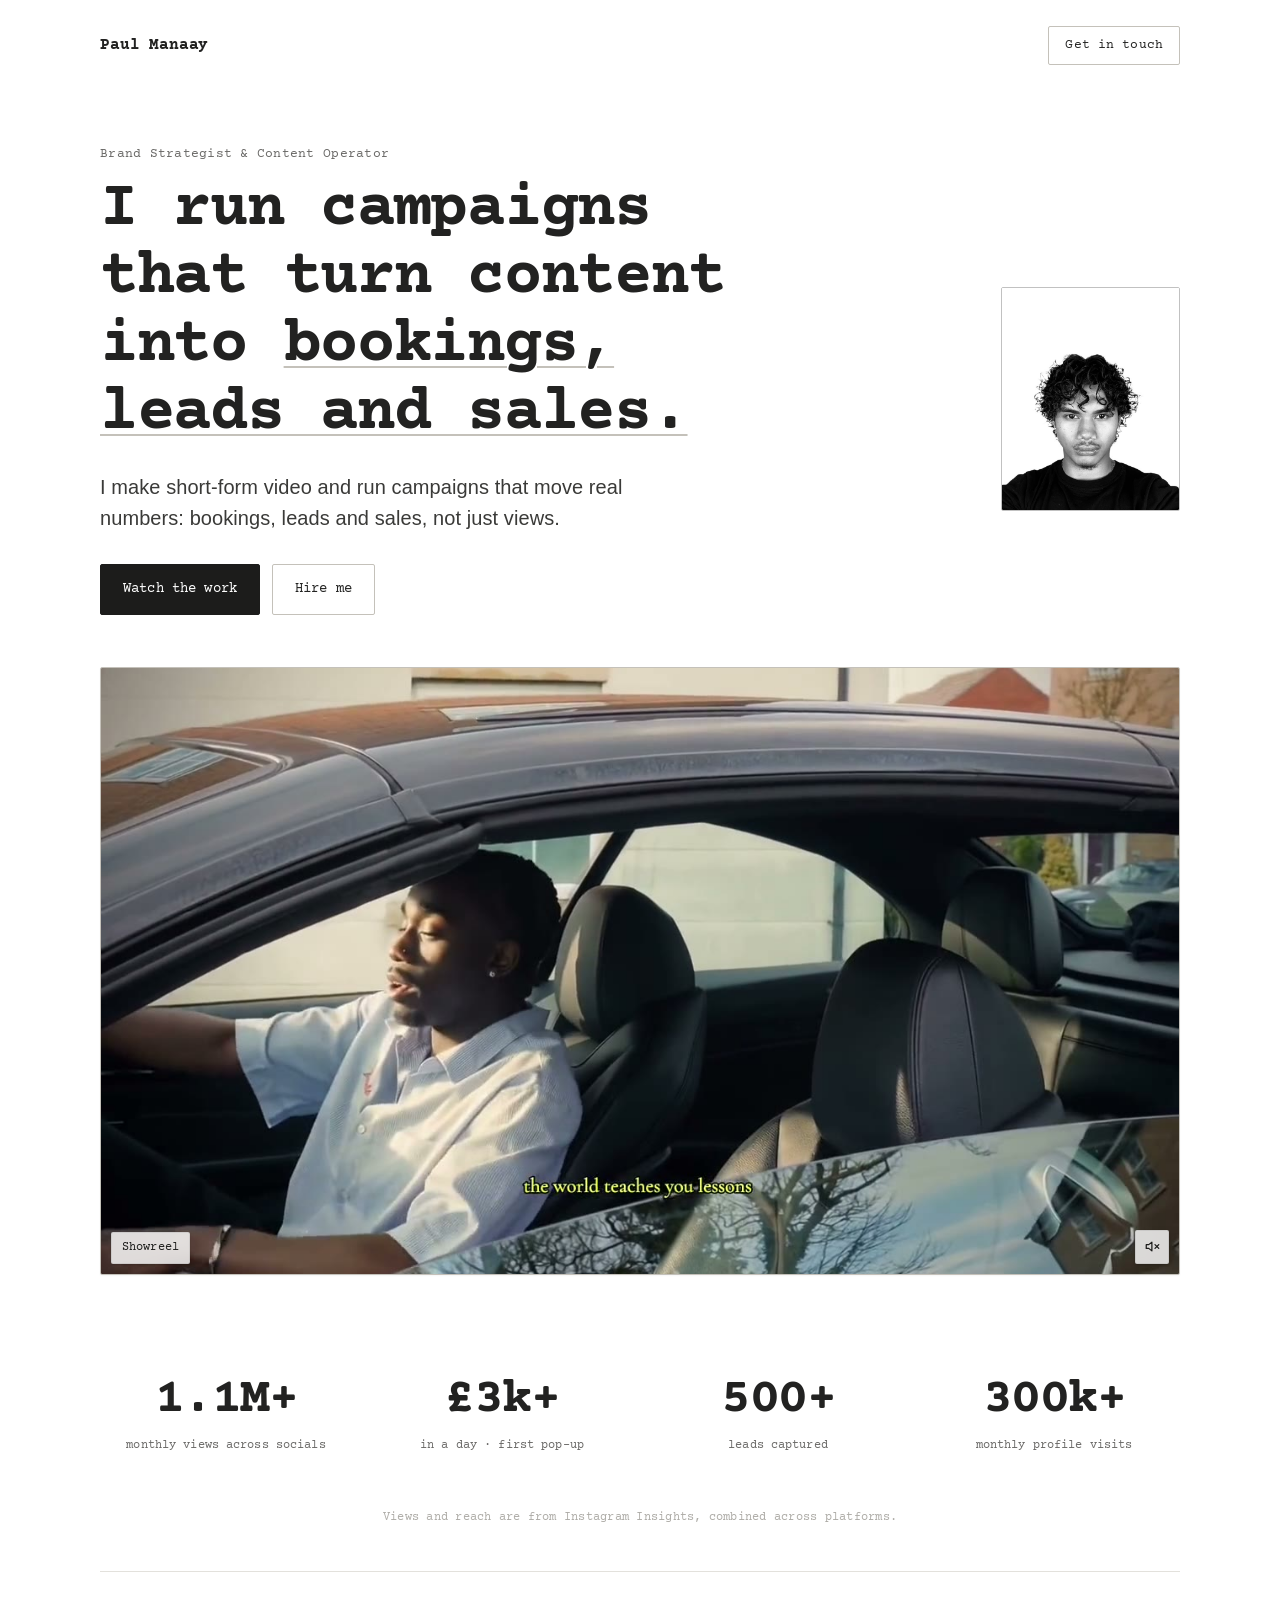
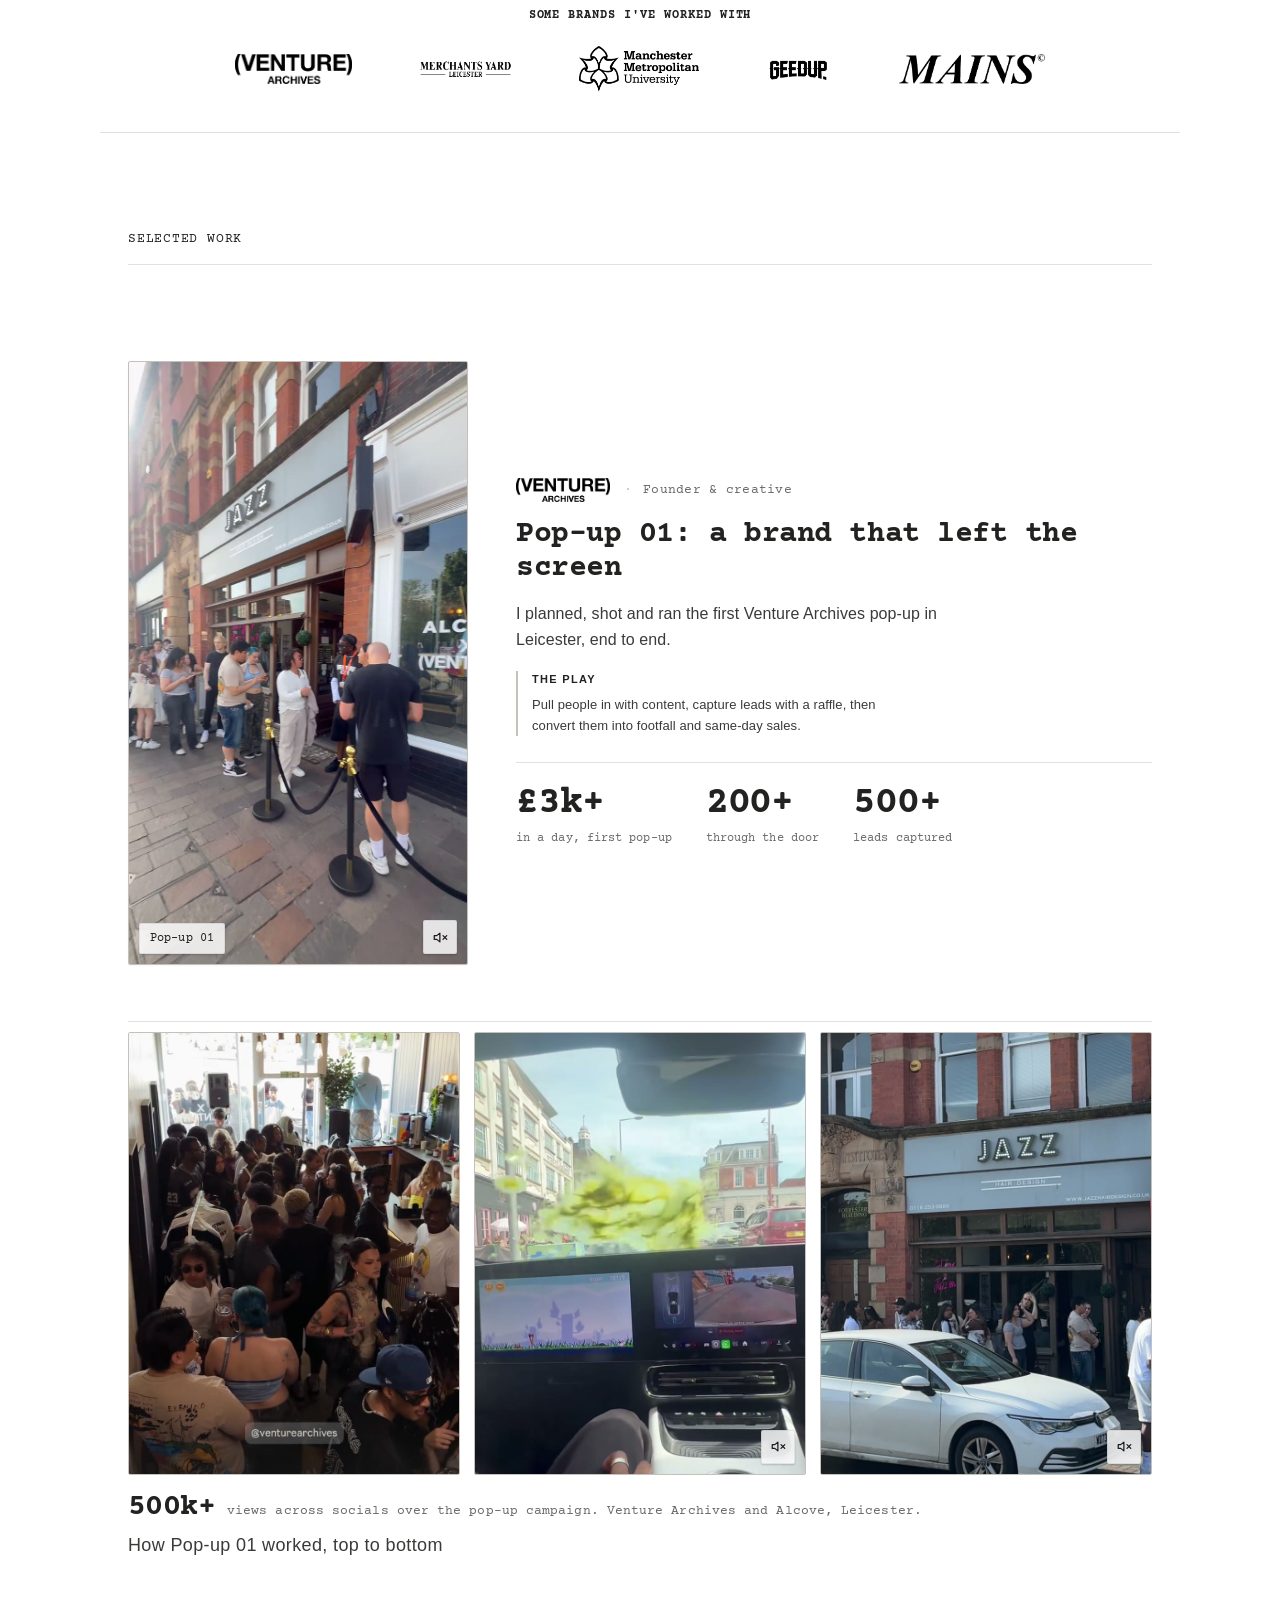
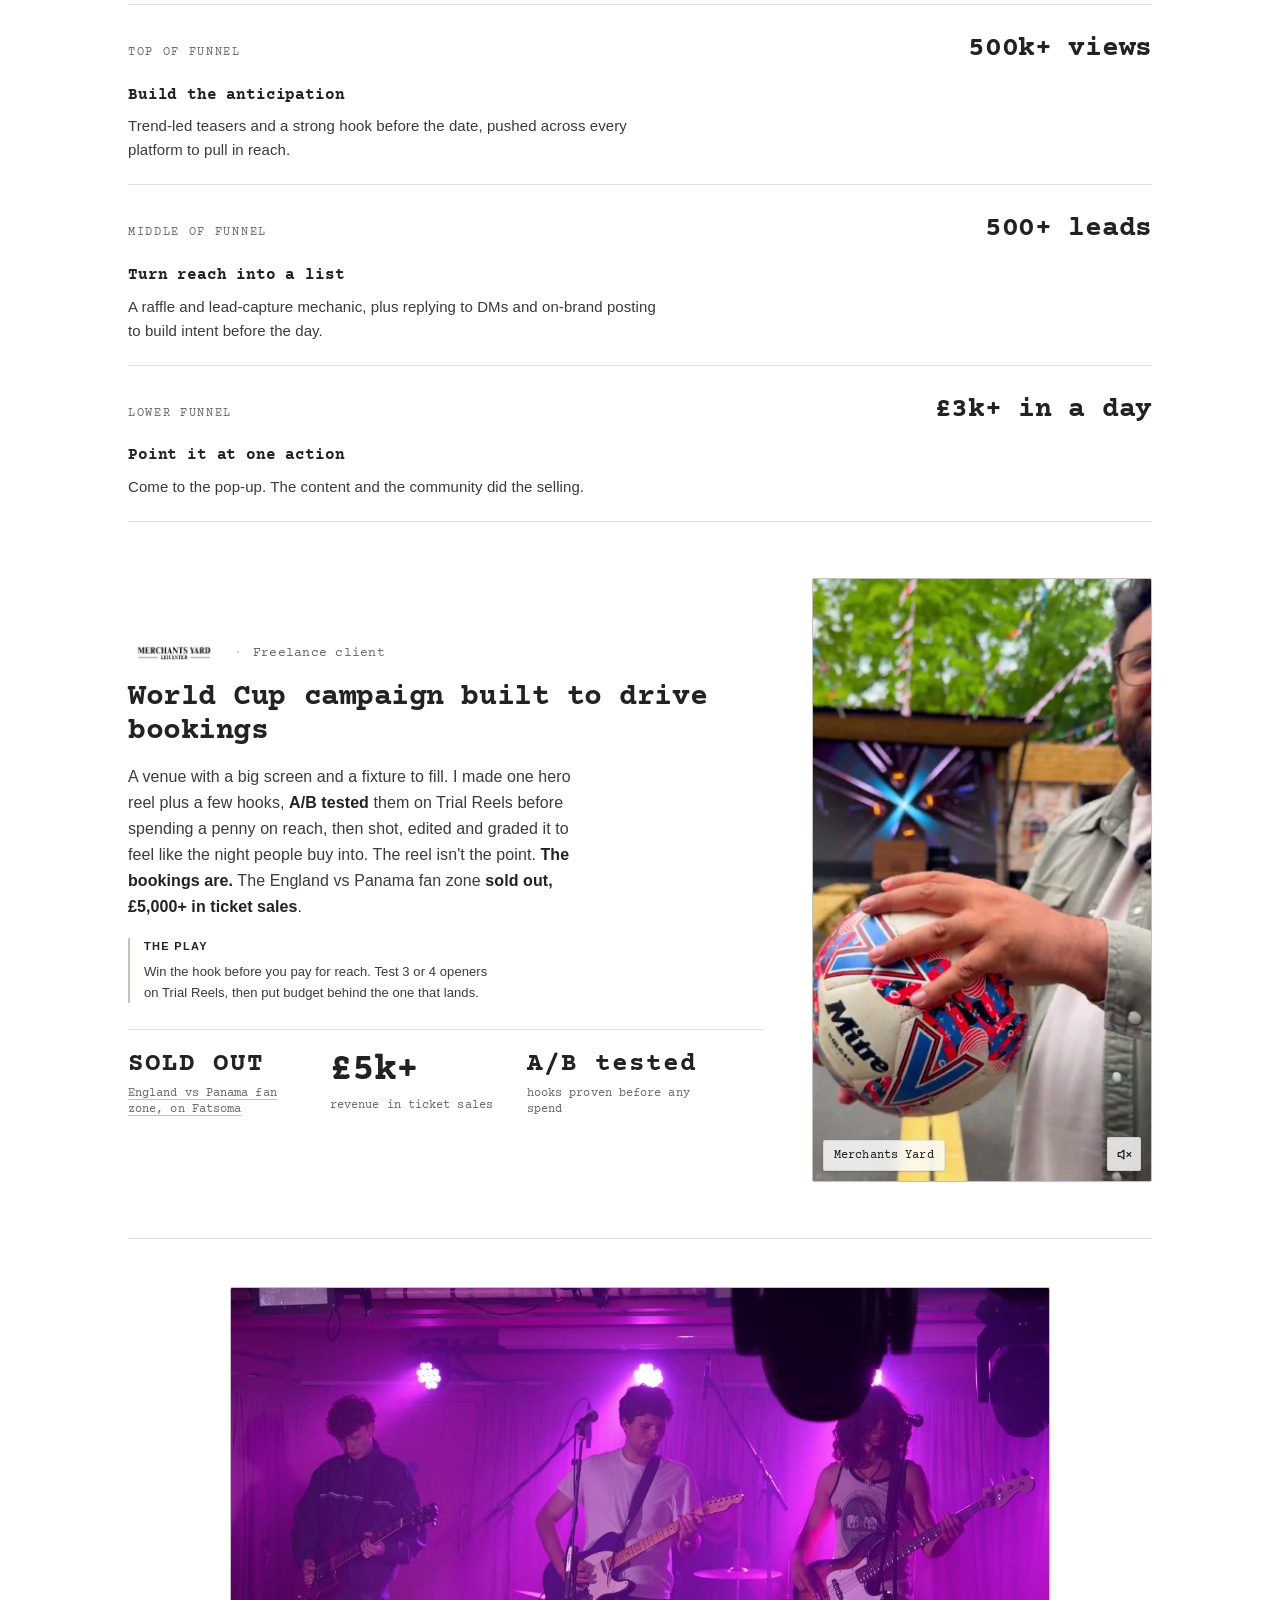
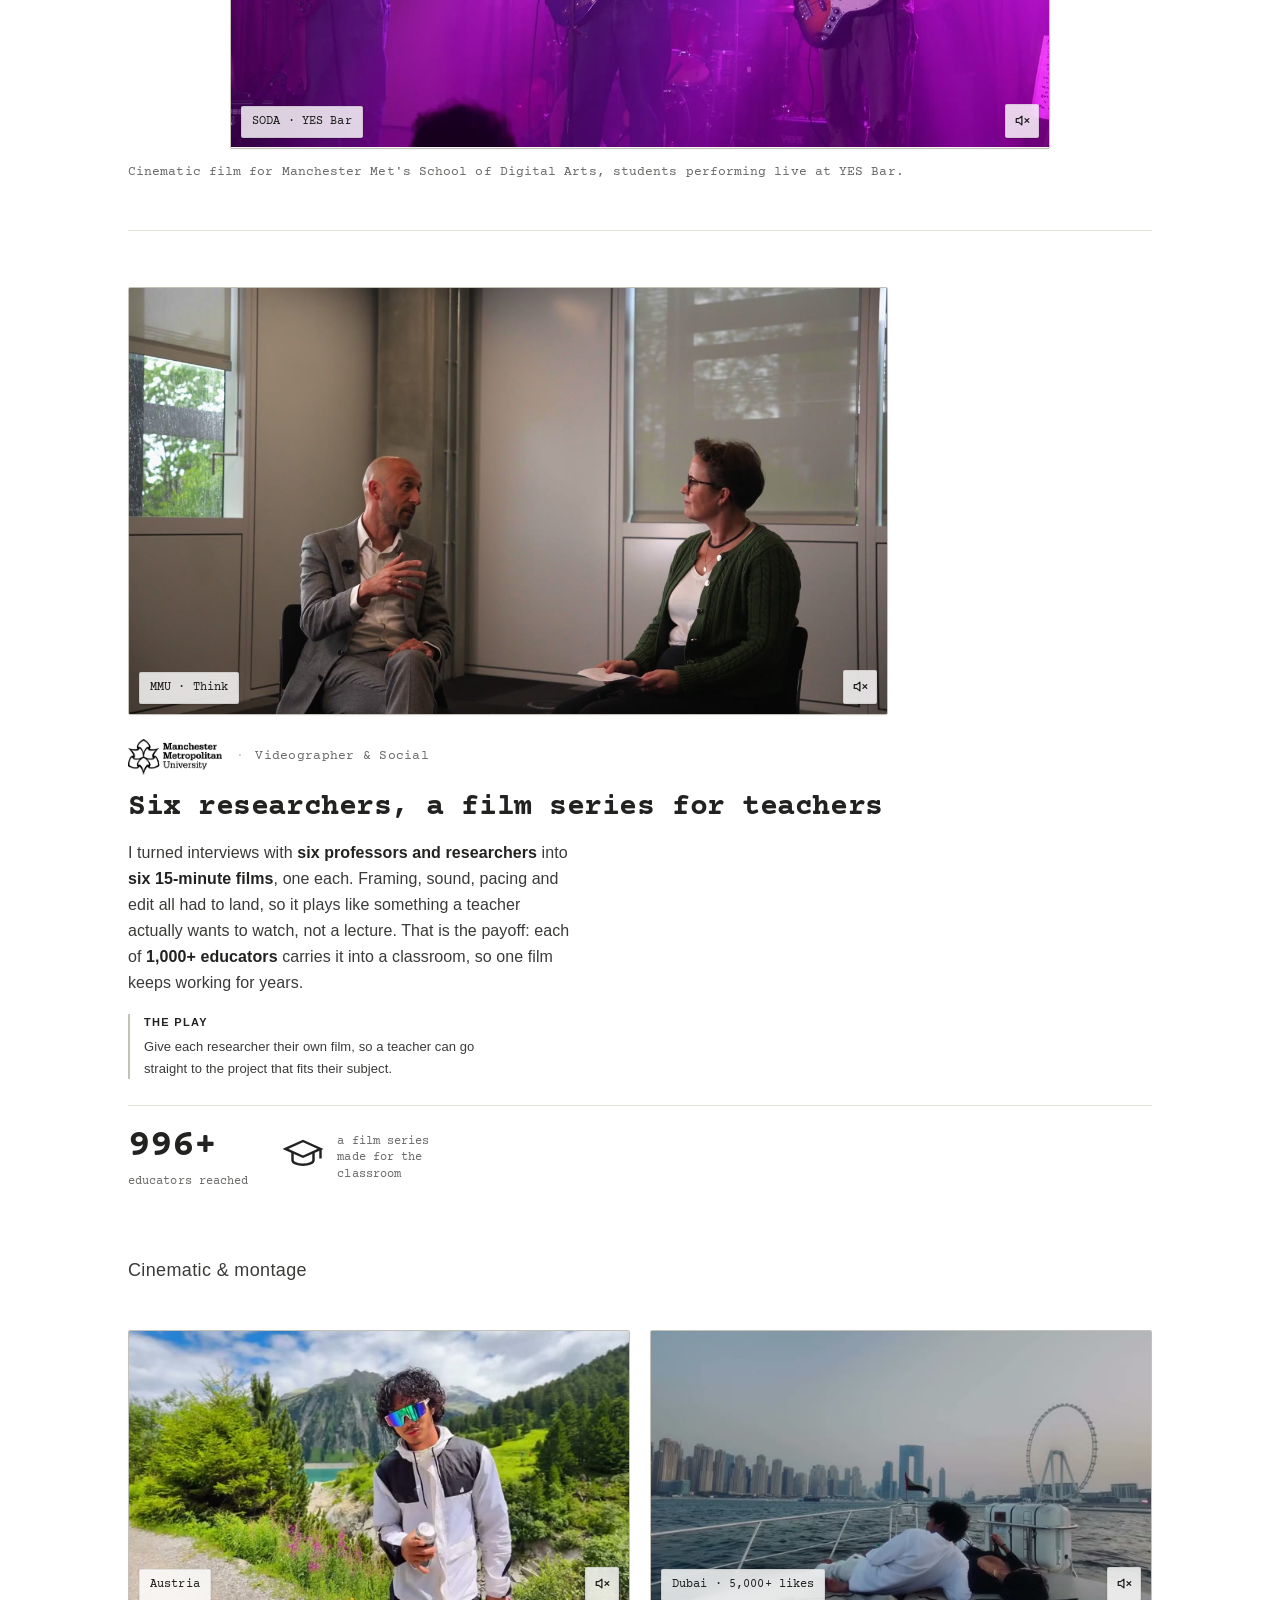
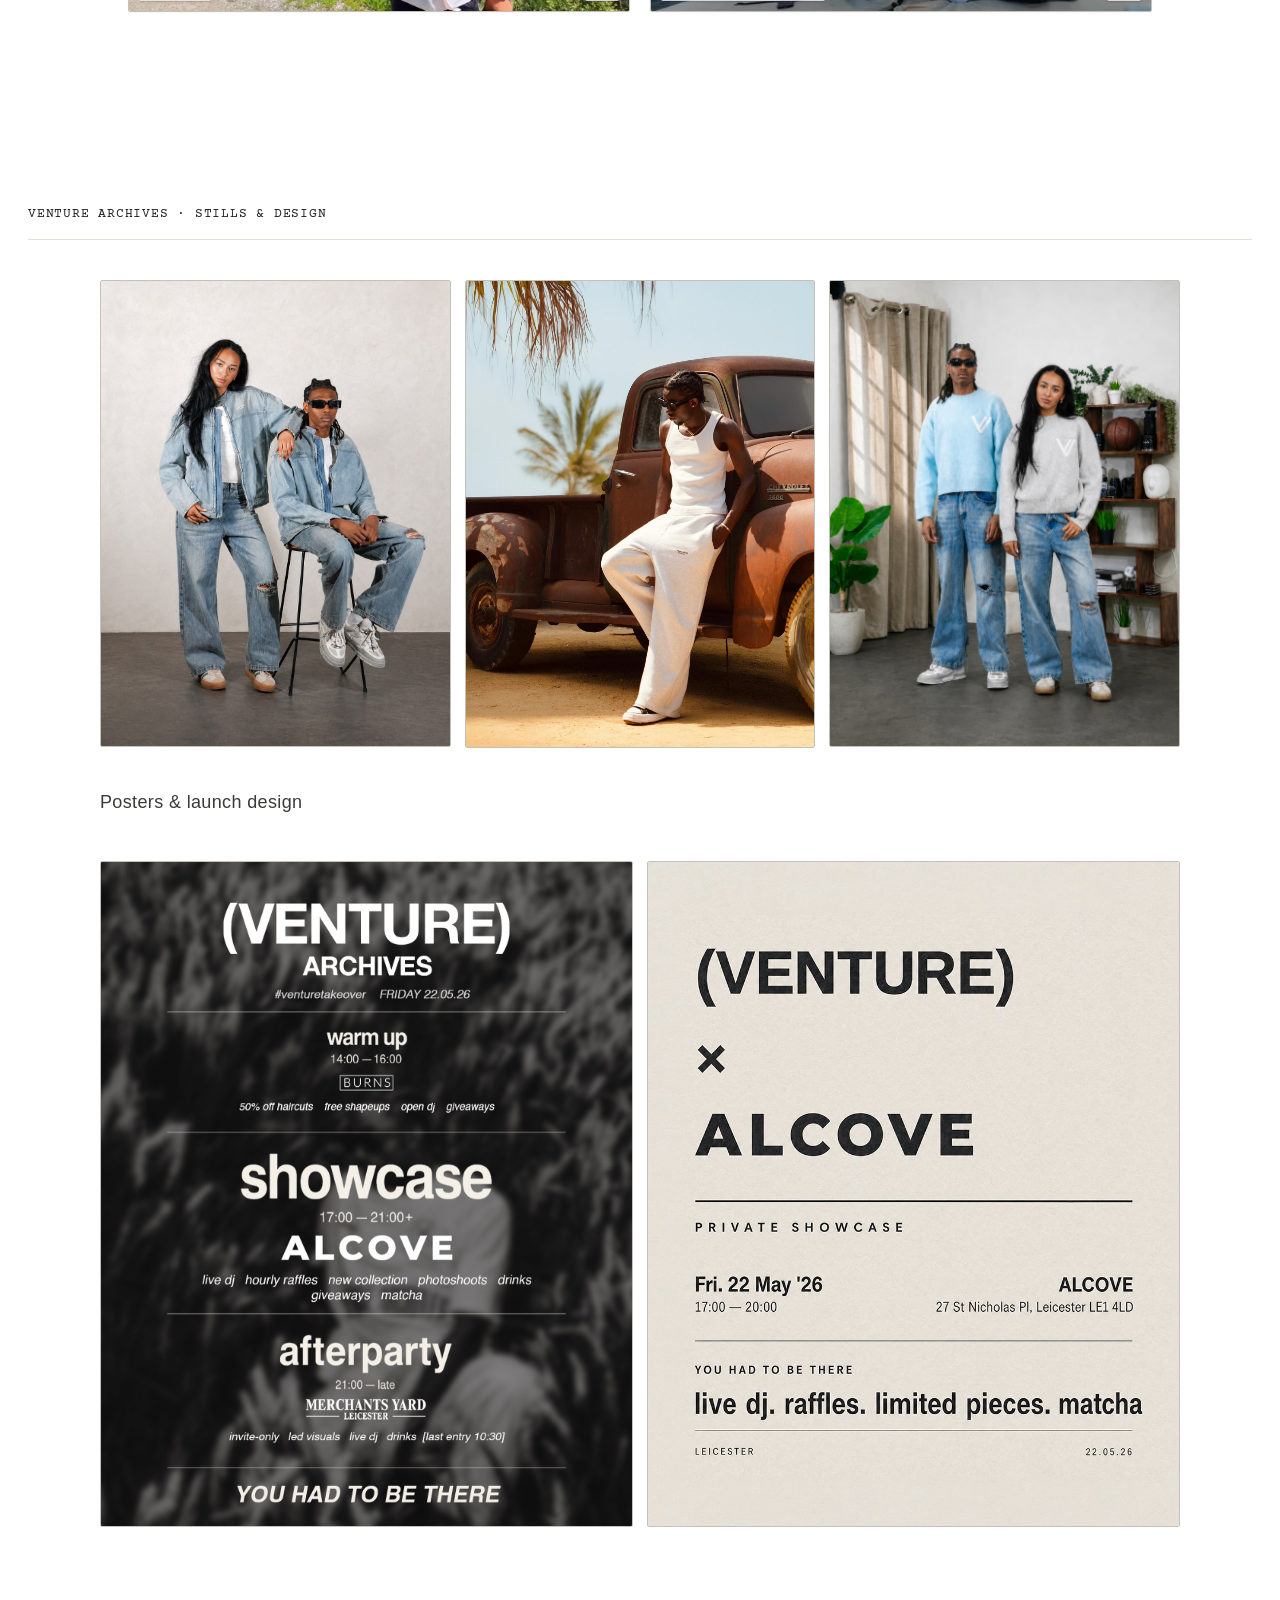
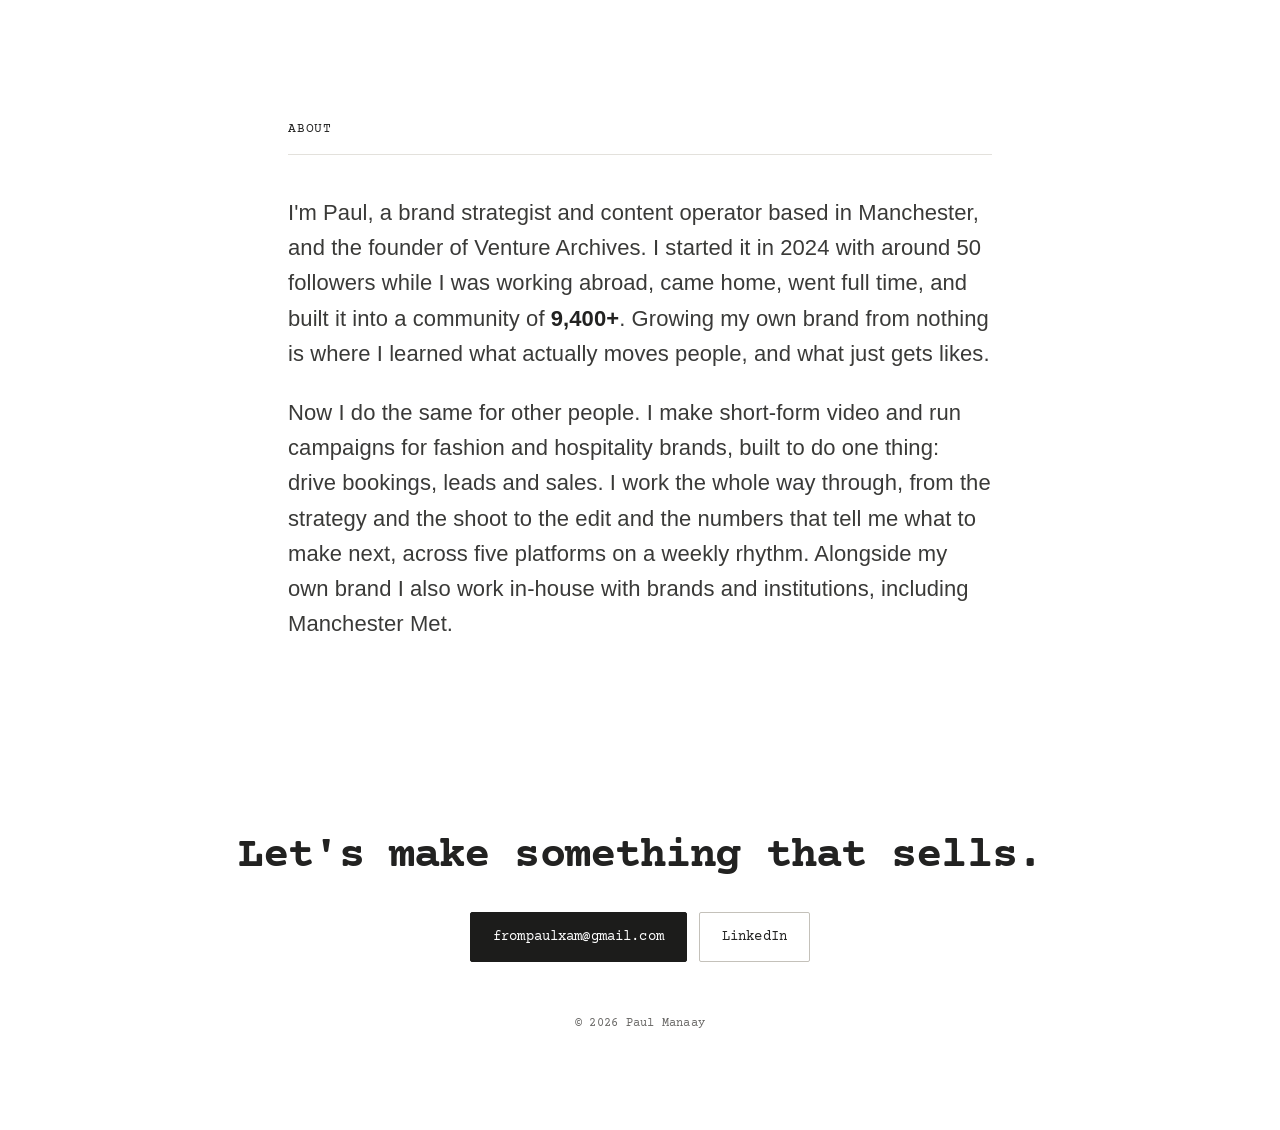
==== commit ab8982e4: "MMU: swap degree show/interview, centred insider statement, platform-focused showcase copy; main: fe" ====
--- a/index.html
+++ b/index.html
@@ -8,7 +8,7 @@
   <link rel="preconnect" href="https://fonts.googleapis.com" />
   <link rel="preconnect" href="https://fonts.gstatic.com" crossorigin />
   <link href="https://fonts.googleapis.com/css2?family=Courier+Prime:ital,wght@0,400;0,700;1,400;1,700&display=swap" rel="stylesheet" />
-  <link rel="stylesheet" href="styles.css?v=9" />
+  <link rel="stylesheet" href="styles.css?v=10" />
 </head>
 <body>
 
@@ -145,6 +145,16 @@
       </div>
     </article>
 
+    <!-- SODA cinematic highlight (YES Bar) -->
+    <div class="soda-feature reveal">
+      <div class="media-card wide">
+        <video class="autoplay-on-scroll" src="assets/videos/soda-highlight.mp4" muted loop playsinline preload="none" poster="assets/images/posters/soda-highlight.jpg"></video>
+        <button class="mute-toggle" aria-label="Unmute video" aria-pressed="false">🔇</button>
+        <span class="view-badge">SODA · YES Bar</span>
+      </div>
+      <p class="popup-note">Cinematic film for Manchester Met's School of Digital Arts, students performing live at YES Bar.</p>
+    </div>
+
     <!-- Case study 3: MMU Think series -->
     <article class="case cine reveal">
       <div class="media-card wide">
--- a/styles.css
+++ b/styles.css
@@ -209,14 +209,10 @@
 .section-lead{max-width:var(--max);margin:0 auto 32px}
 .section-lead p{font-family:var(--sans); font-weight:300; color:var(--ink-soft); font-size:clamp(15px,2vw,18px); max-width:60ch}
 
-/* ---- Insider-edge band (MMU) - ruled, left-marked, no gradient blob ---- */
-.insider{
-  max-width:var(--max); margin:0 auto;
-  border:1px solid var(--line-strong); border-left:3px solid var(--accent);
-  border-radius:var(--radius); padding:26px 28px; background:var(--panel);
-}
-.insider p{font-family:var(--mono); font-size:clamp(18px,2.6vw,25px); font-weight:600; line-height:1.25; letter-spacing:-.01em; color:var(--text)}
-.insider .sub{font-family:var(--sans); color:var(--muted); font-size:15px; font-weight:300; margin-top:10px}
+/* ---- Insider-edge (MMU): a clean centred statement, not a boxed callout ---- */
+.insider{ max-width:760px; margin:0 auto; text-align:center; }
+.insider p{font-family:var(--mono); font-size:clamp(20px,3vw,30px); font-weight:600; line-height:1.22; letter-spacing:-.015em; color:var(--text)}
+.insider .sub{font-family:var(--sans); color:var(--muted); font-size:16px; font-weight:300; margin:12px auto 0; max-width:62ch}
 
 /* ---- Platforms strip - small mono tags ---- */
 .platforms{max-width:var(--max);margin:0 auto;display:flex;flex-wrap:wrap;gap:10px 12px;align-items:center}
@@ -444,3 +440,8 @@
 /* centred section titles (full-width rule stays) */
 .section-title.mid{text-align:center}
 @media(max-width:760px){ .interview-block{grid-template-columns:1fr;padding:24px 20px 0;gap:18px} }
+
+/* SODA cinematic highlight, featured on the main site */
+.soda-feature{max-width:var(--max);margin:0 auto;padding:48px 0;border-bottom:1px solid var(--line)}
+.soda-feature .media-card.wide{max-width:820px;margin:0 auto}
+.soda-feature .popup-note{text-align:center;margin-top:14px}
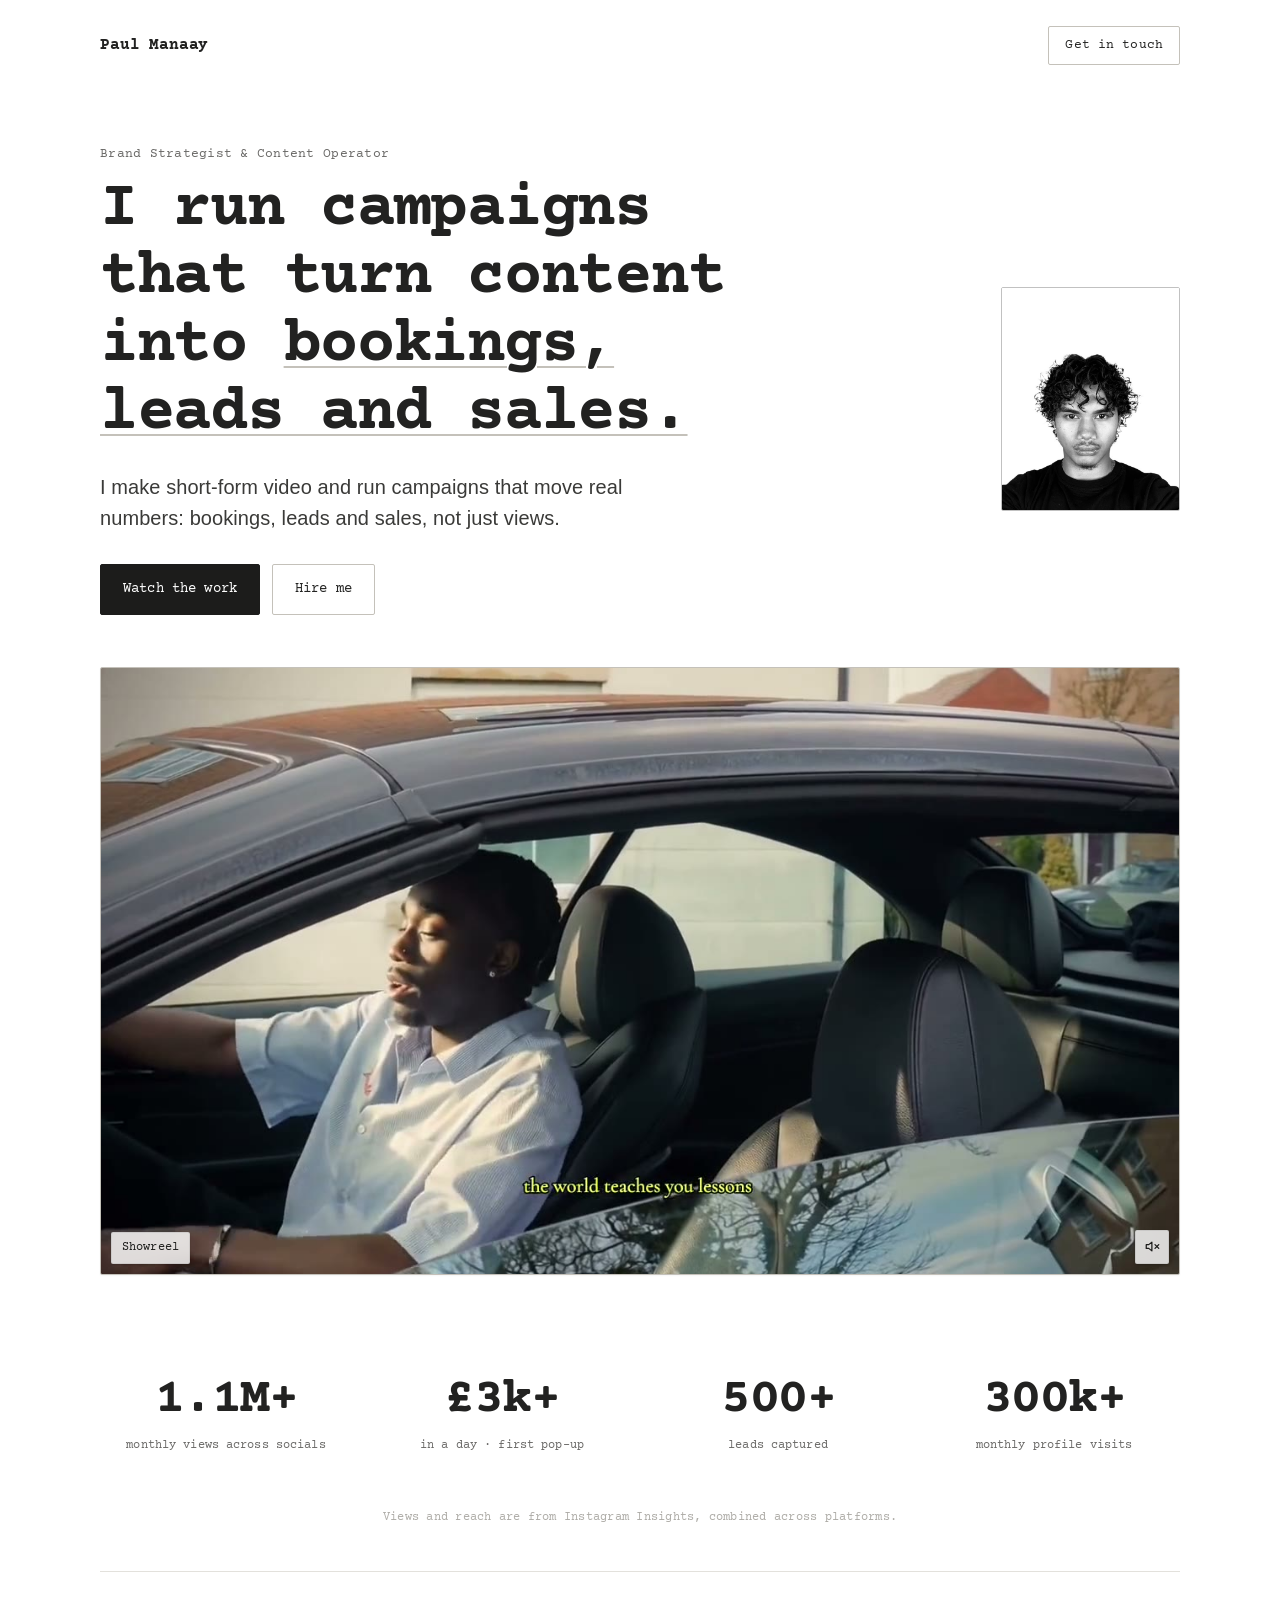
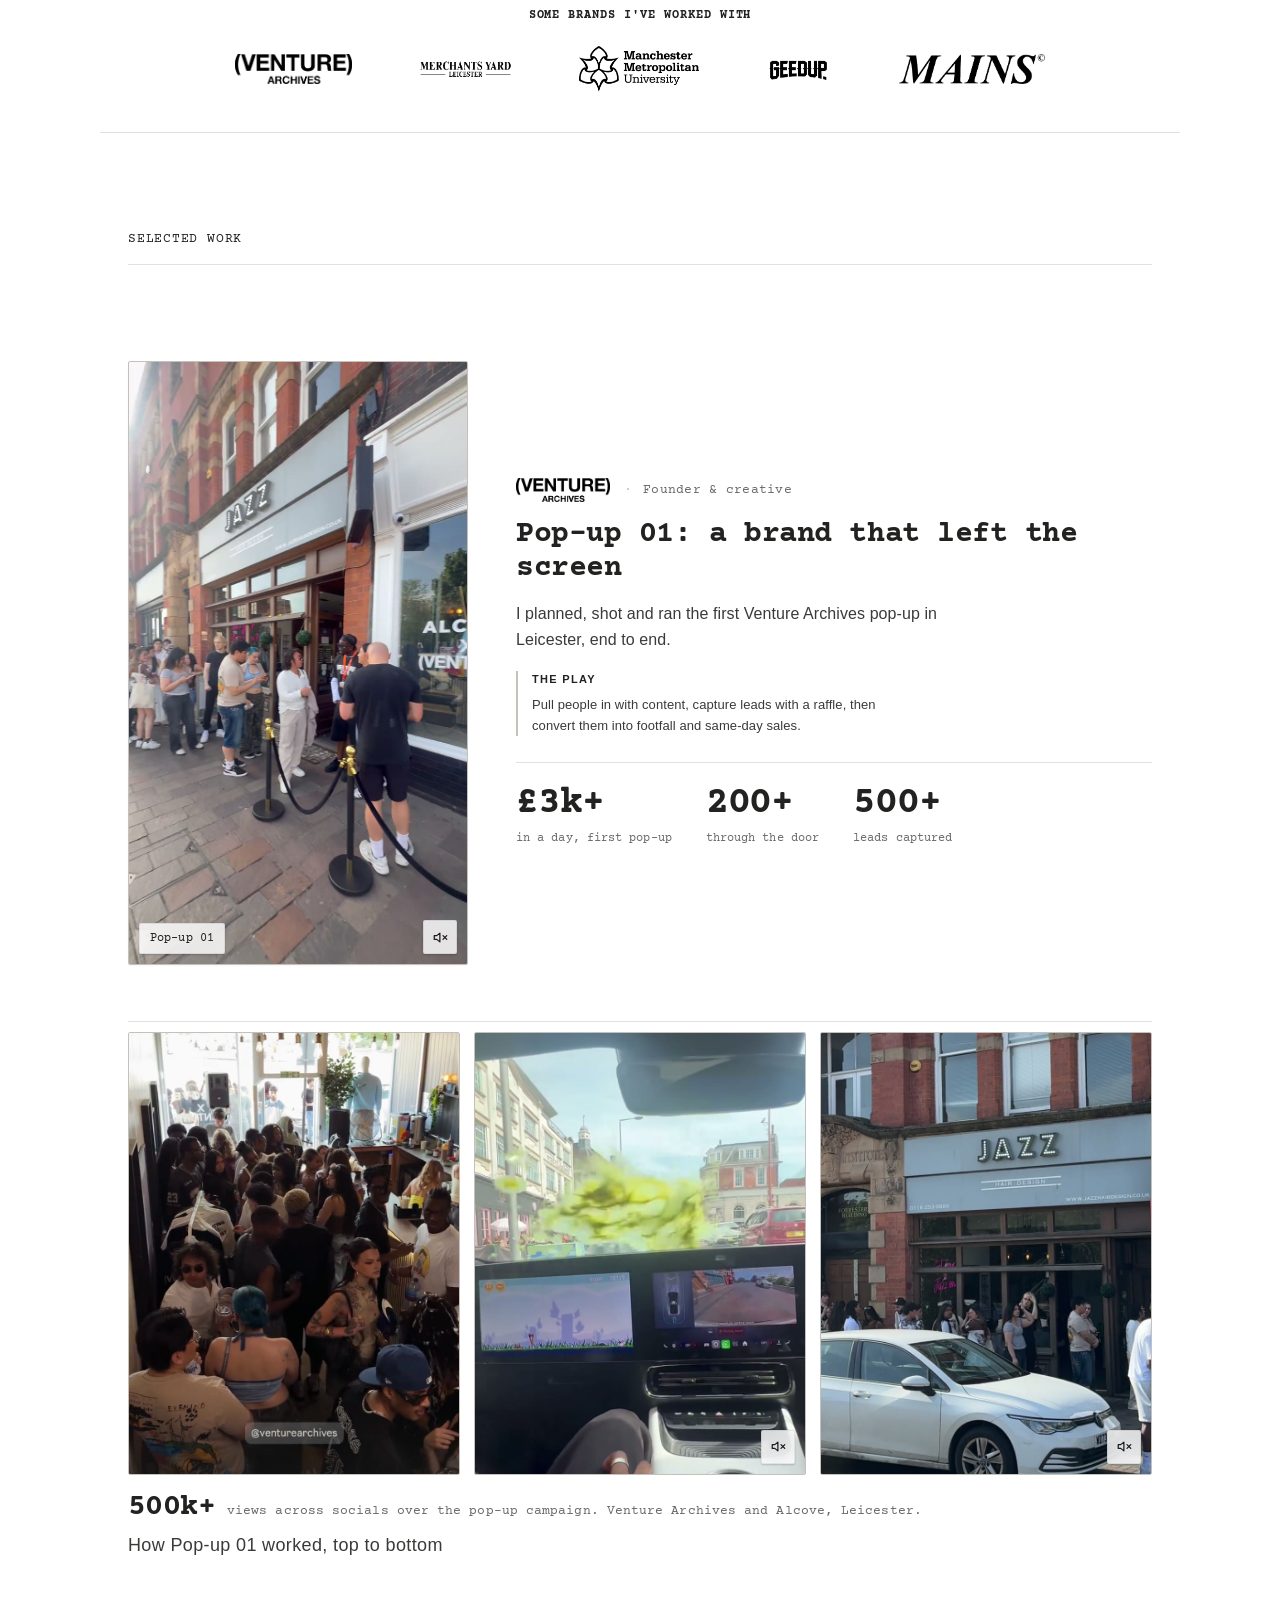
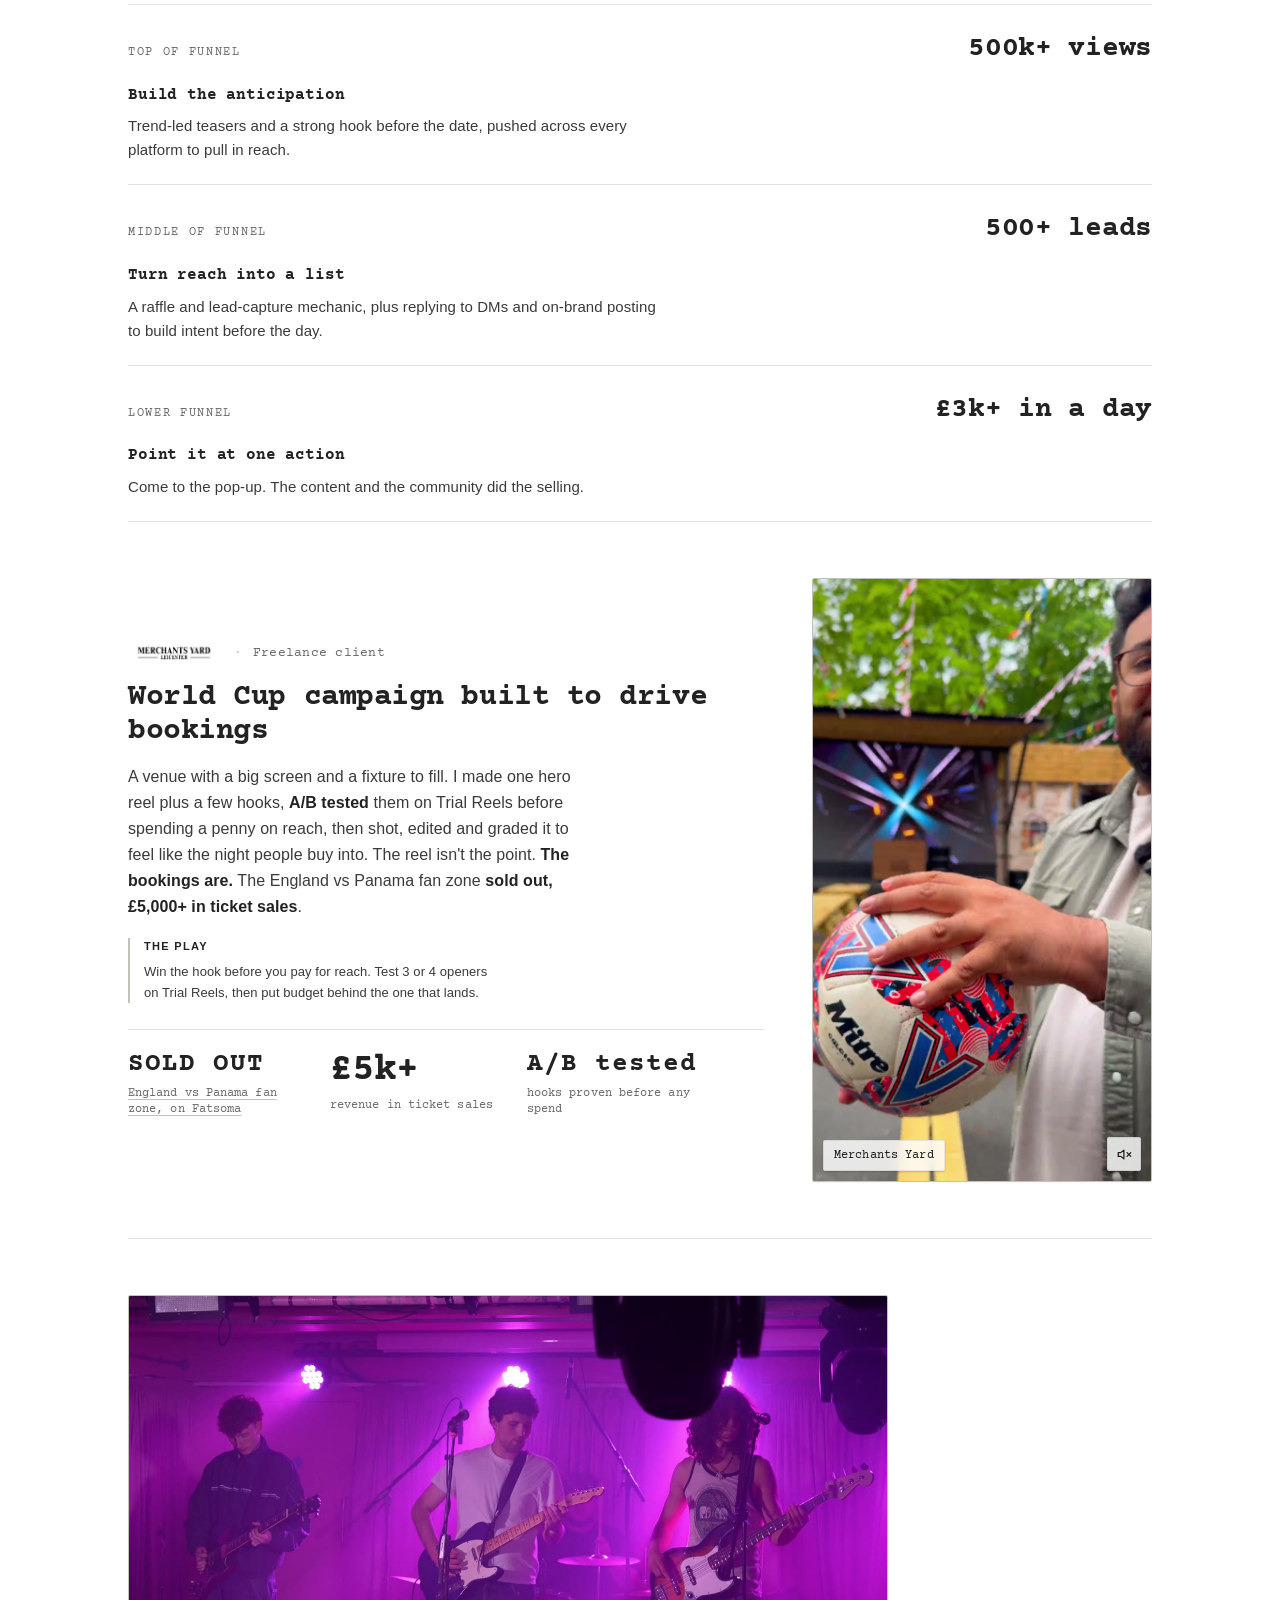
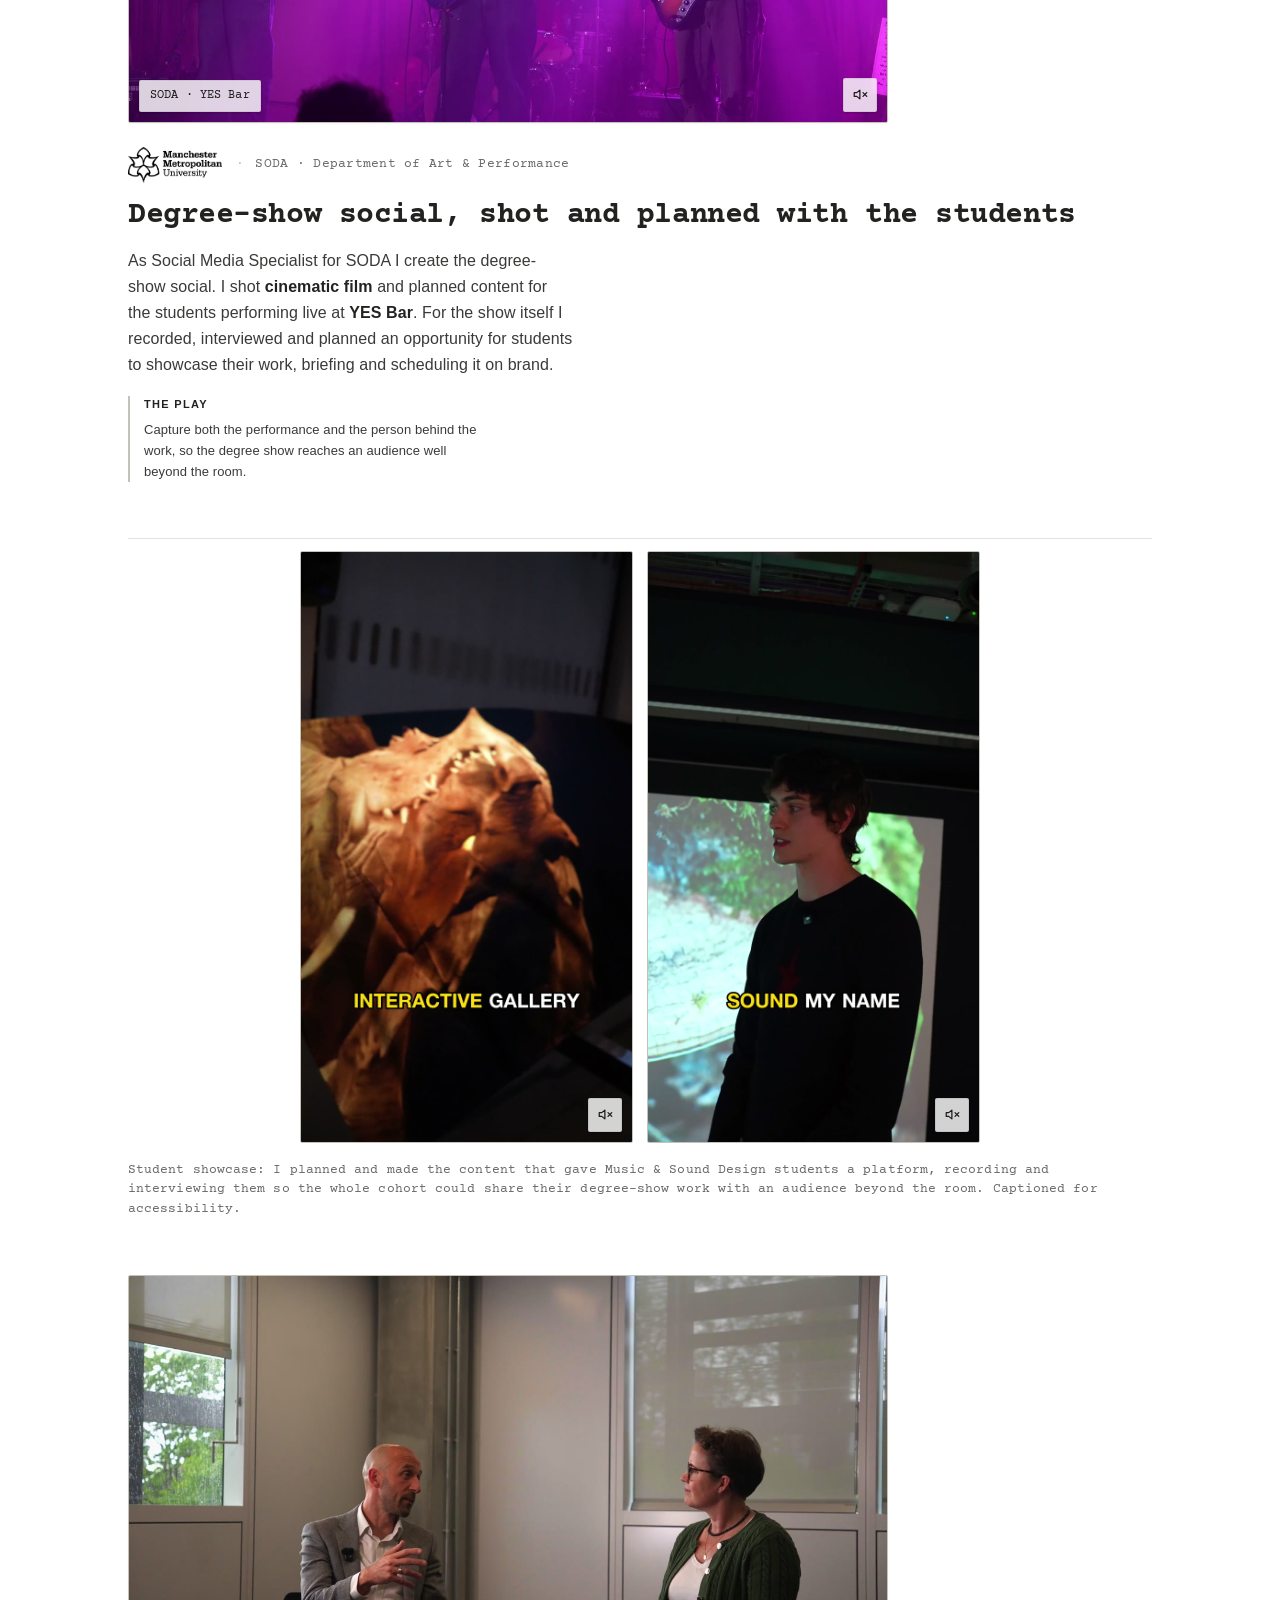
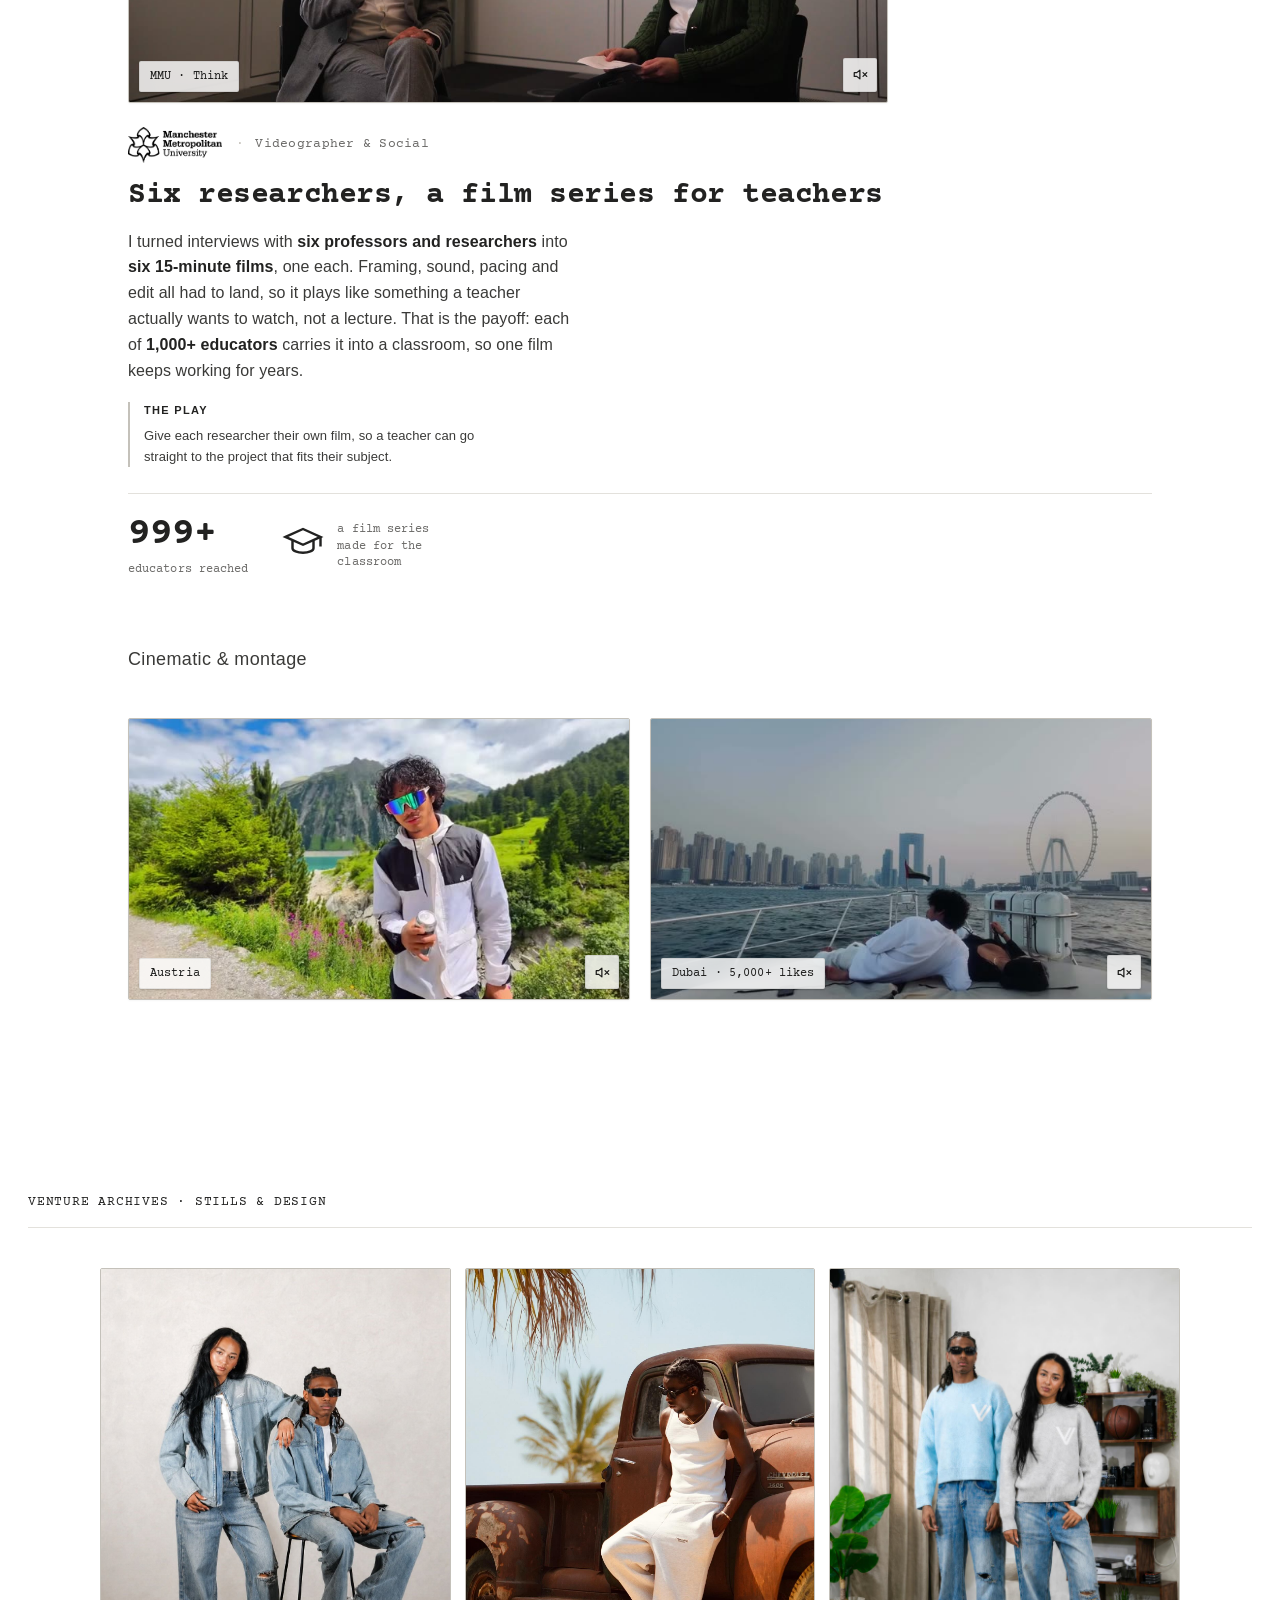
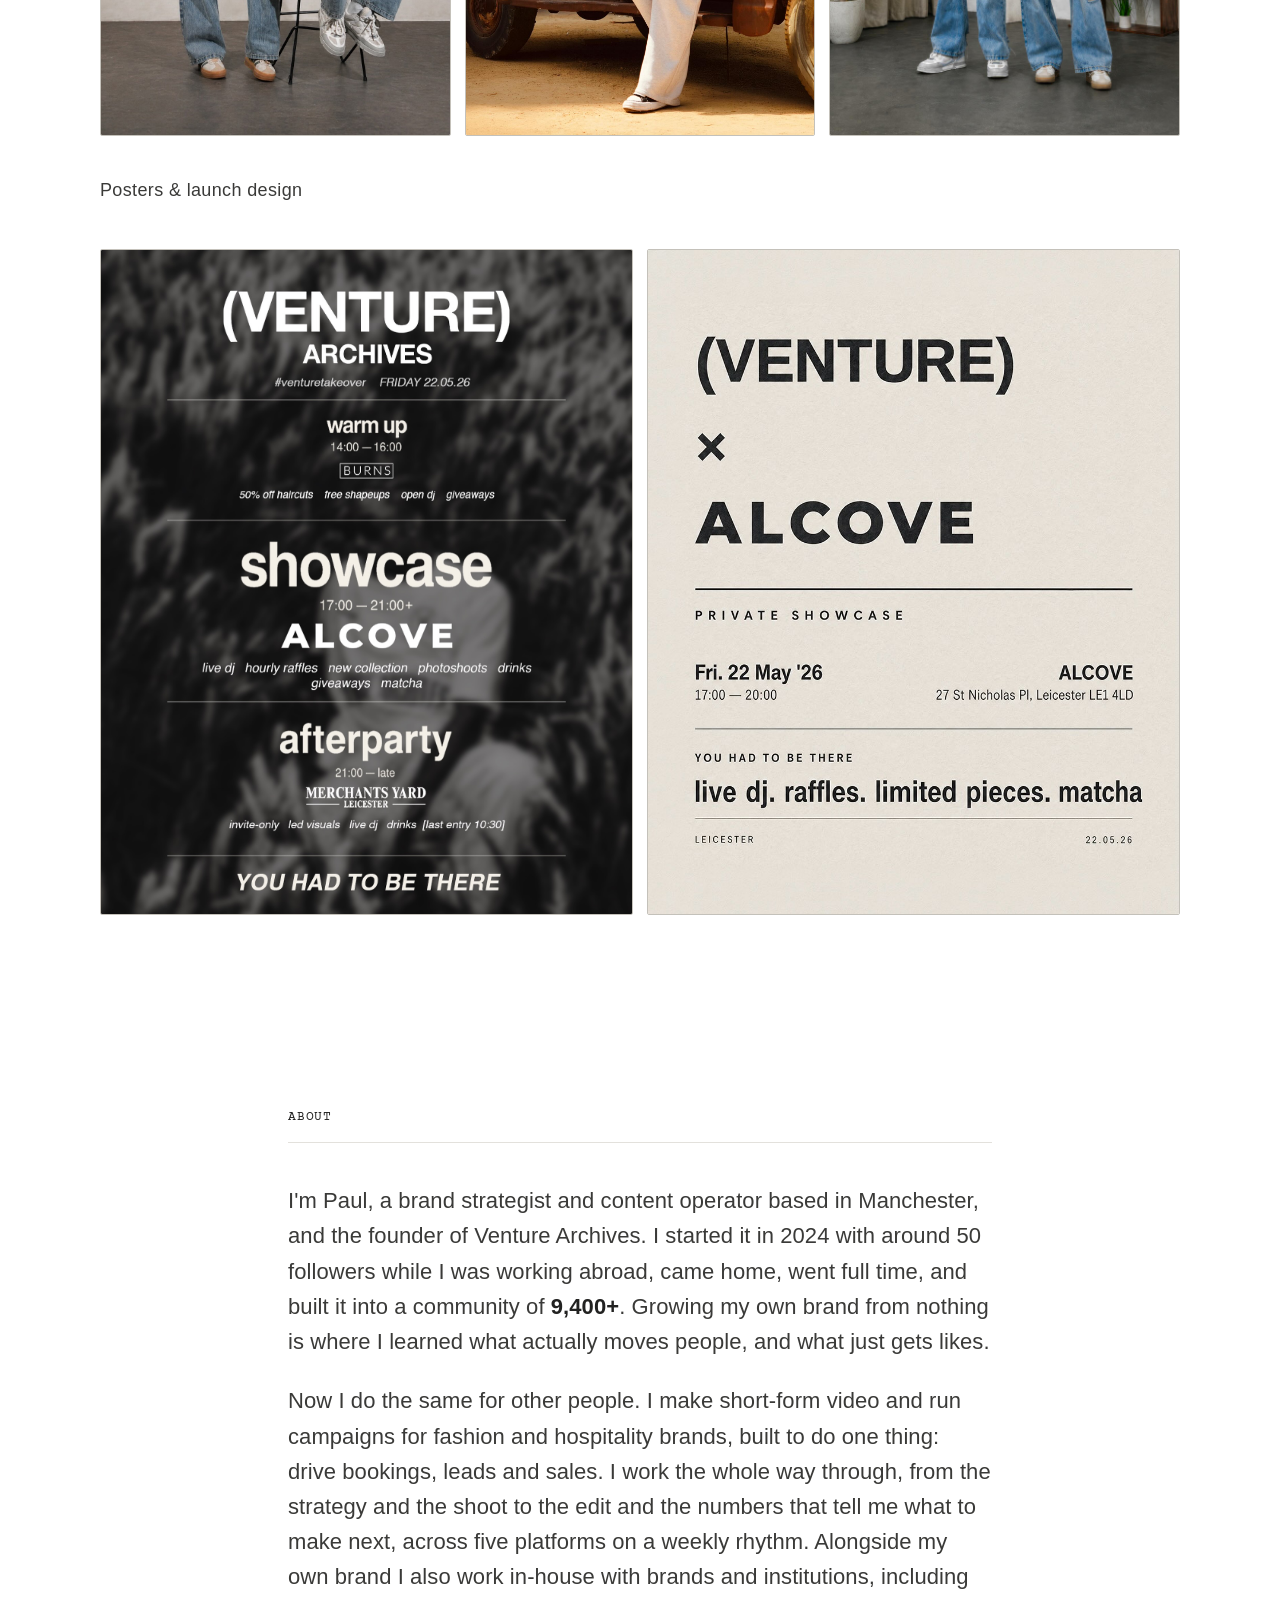
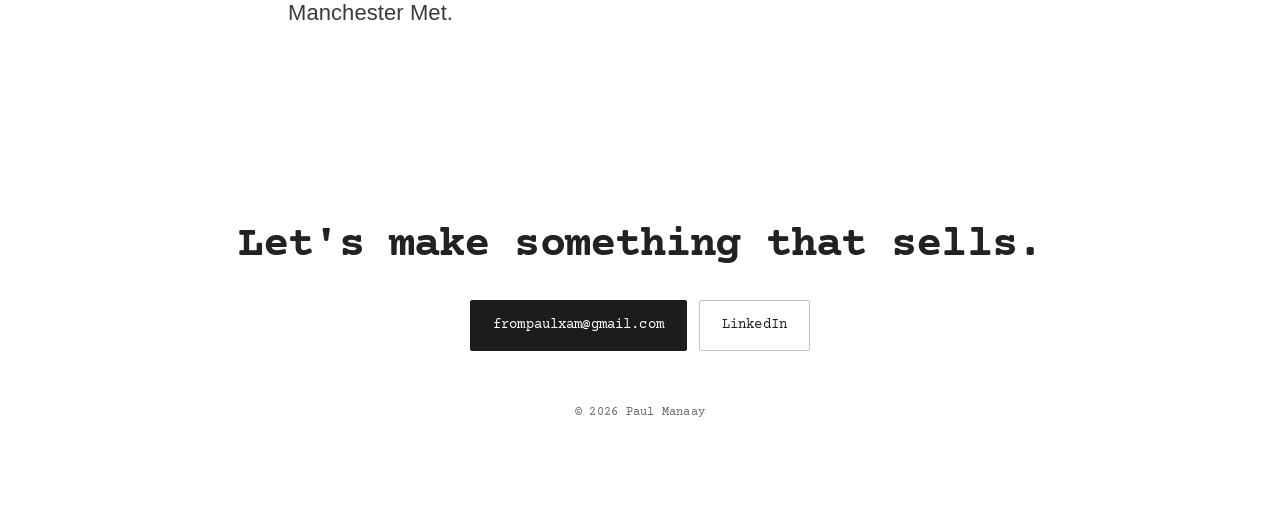
==== commit 4b888d24: "main: expand SODA feature to full degree-show section (copy, the play, student showcase) Co-Authored" ====
--- a/index.html
+++ b/index.html
@@ -145,15 +145,36 @@
       </div>
     </article>
 
-    <!-- SODA cinematic highlight (YES Bar) -->
-    <div class="soda-feature reveal">
+    <!-- SODA degree show (cinematic + student showcase) -->
+    <article class="case cine reveal">
       <div class="media-card wide">
         <video class="autoplay-on-scroll" src="assets/videos/soda-highlight.mp4" muted loop playsinline preload="none" poster="assets/images/posters/soda-highlight.jpg"></video>
         <button class="mute-toggle" aria-label="Unmute video" aria-pressed="false">🔇</button>
         <span class="view-badge">SODA · YES Bar</span>
       </div>
-      <p class="popup-note">Cinematic film for Manchester Met's School of Digital Arts, students performing live at YES Bar.</p>
-    </div>
+      <div class="case-copy">
+        <div class="case-brand">
+          <img src="assets/images/logos/mmu.png" alt="Manchester Metropolitan University" class="case-logo is-mmu" />
+          <span class="case-role">SODA · Department of Art &amp; Performance</span>
+        </div>
+        <h3>Degree-show social, shot and planned with the students</h3>
+        <p>As Social Media Specialist for SODA I create the degree-show social. I shot <strong>cinematic film</strong> and planned content for the students performing live at <strong>YES Bar</strong>. For the show itself I recorded, interviewed and planned an opportunity for students to showcase their work, briefing and scheduling it on brand.</p>
+        <p class="play"><span class="play-k">The play</span>Capture both the performance and the person behind the work, so the degree show reaches an audience well beyond the room.</p>
+      </div>
+    </article>
+
+    <!-- SODA student showcase: short subtitled interviews -->
+    <div class="soda-gallery reveal">
+      <div class="pg">
+        <video class="autoplay-on-scroll" src="assets/videos/soda-student-yong.mp4" muted loop playsinline preload="none" poster="assets/images/posters/soda-student-yong.jpg"></video>
+        <button class="mute-toggle" aria-label="Unmute video" aria-pressed="false">🔇</button>
+      </div>
+      <div class="pg">
+        <video class="autoplay-on-scroll" src="assets/videos/soda-student-robin.mp4" muted loop playsinline preload="none" poster="assets/images/posters/soda-student-robin.jpg"></video>
+        <button class="mute-toggle" aria-label="Unmute video" aria-pressed="false">🔇</button>
+      </div>
+    </div>
+    <p class="popup-note">Student showcase: I planned and made the content that gave Music &amp; Sound Design students a platform, recording and interviewing them so the whole cohort could share their degree-show work with an audience beyond the room. Captioned for accessibility.</p>
 
     <!-- Case study 3: MMU Think series -->
     <article class="case cine reveal">
